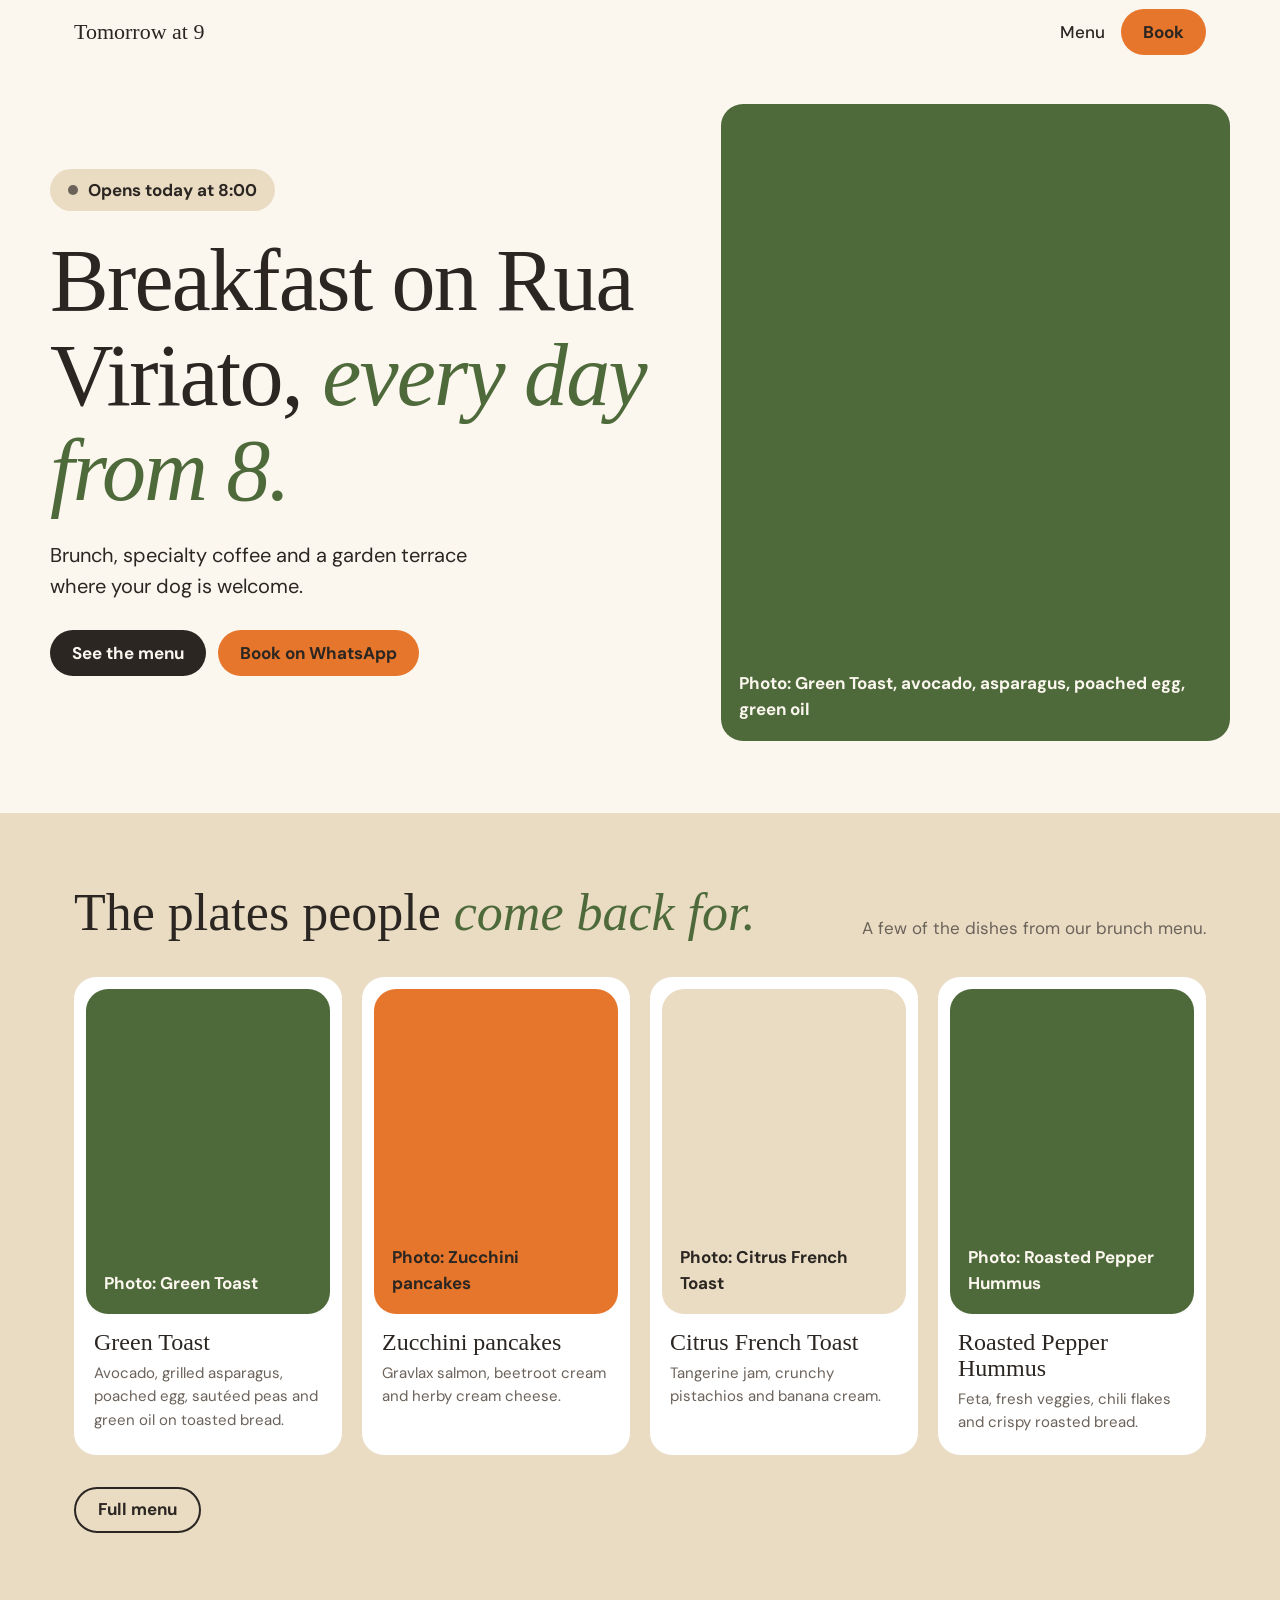
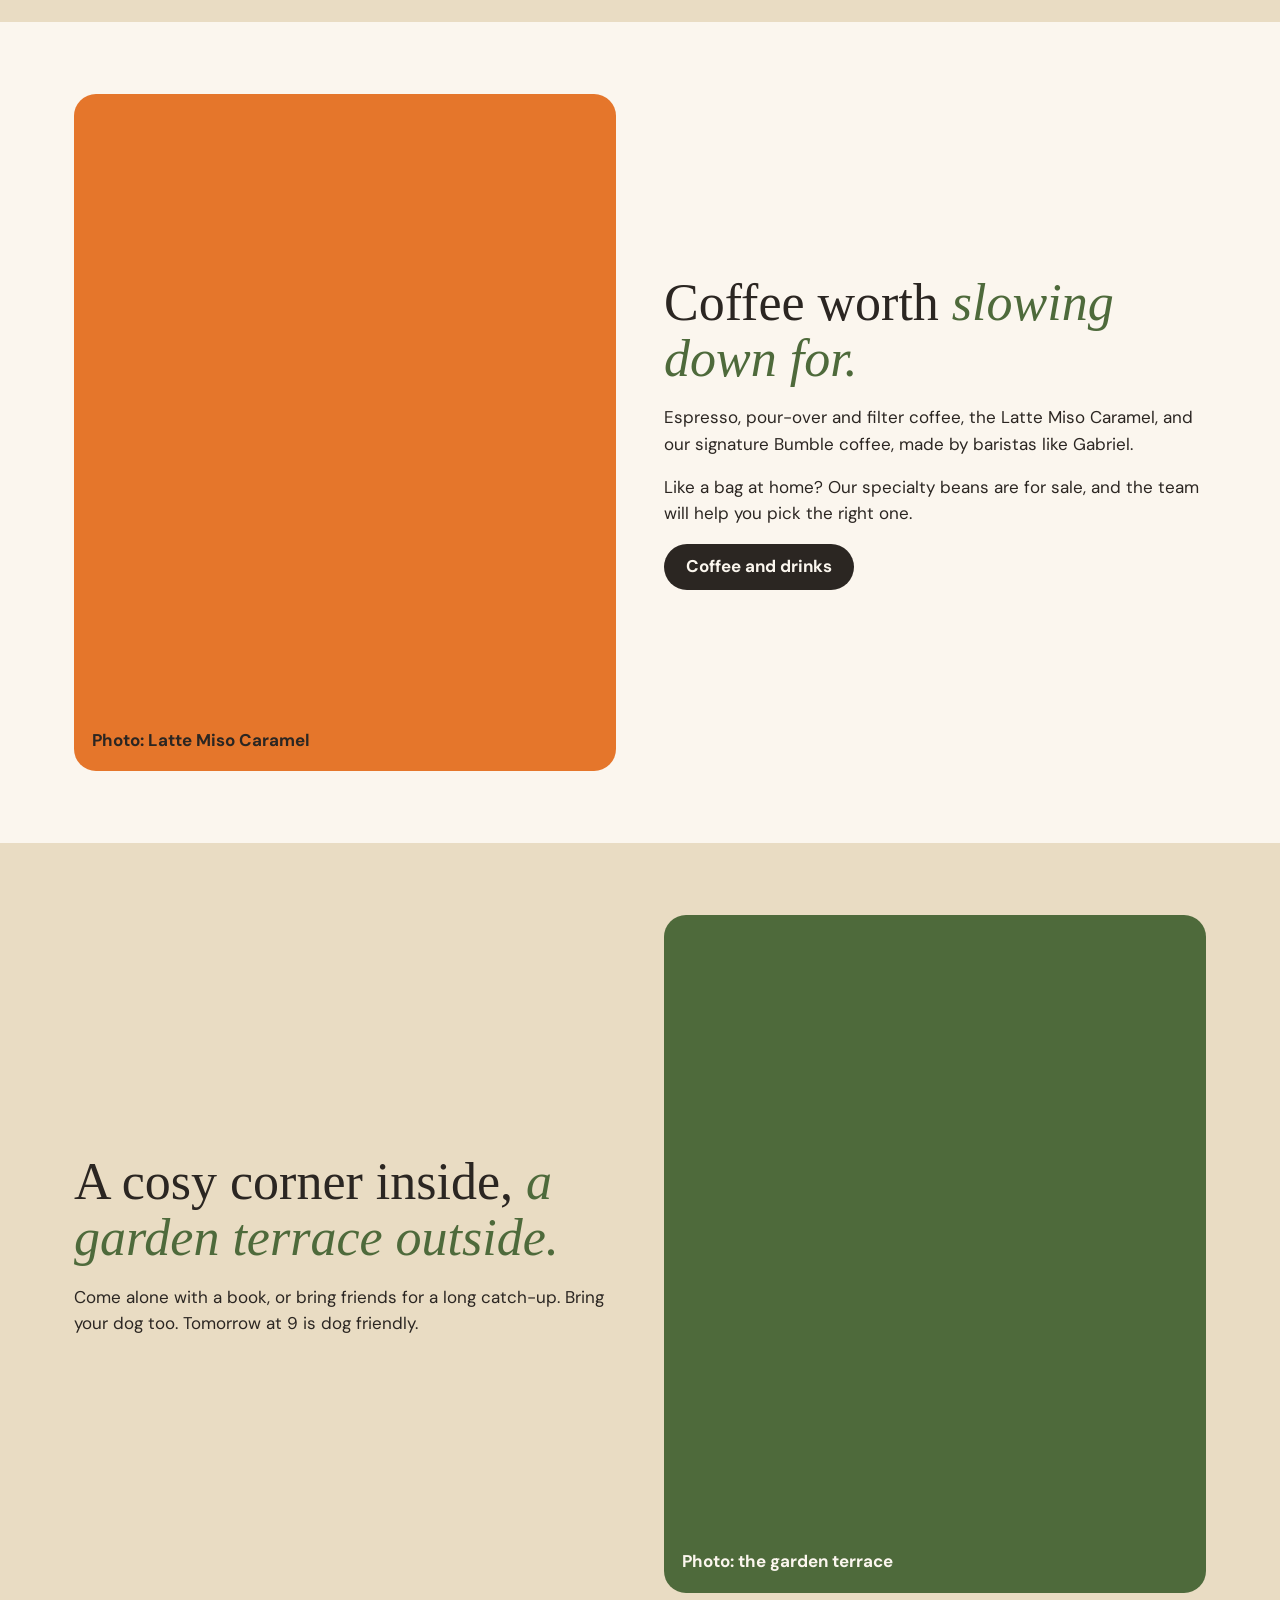
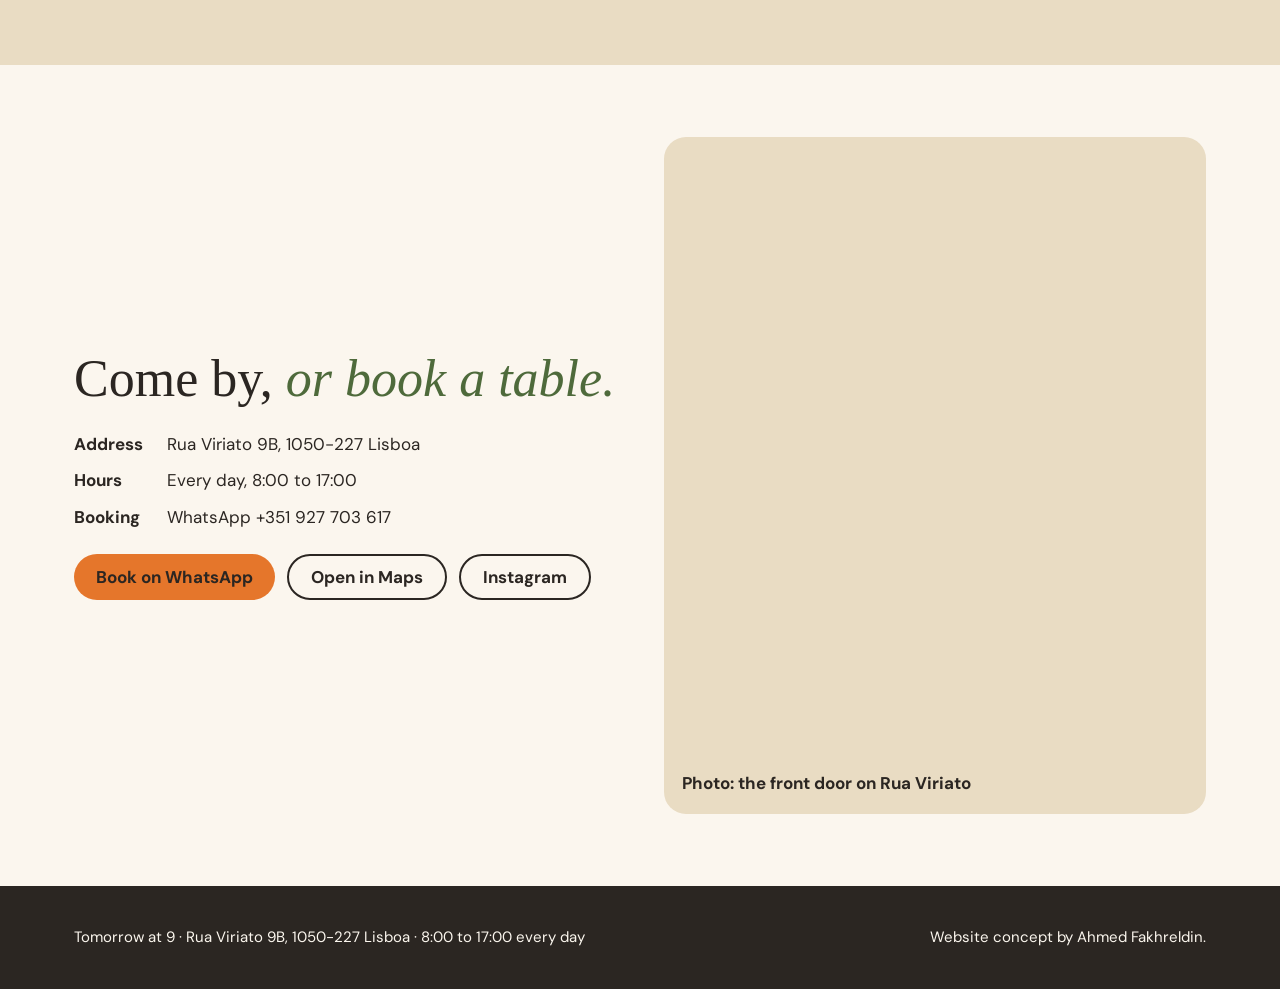
==== index.html @ 65bf5d7d "Tomorrow at 9 website concept Co-Authored-By: Claude Sonnet 5.5 <noreply@anthropic.com> Claude-Sessi" ====
<!doctype html><html lang="en"><head><meta charset="utf-8"><meta name="viewport" content="width=device-width,initial-scale=1,minimum-scale=1"><title>Tomorrow at 9, Lisbon</title><meta name="description" content="Breakfast, brunch and specialty coffee on Rua Viriato, Lisbon. Open every day 8:00 to 17:00."><link rel="preload" as="font" type="font/woff2" crossorigin href="fonts/Fraunces-normal-500.woff2"><link rel="preload" as="font" type="font/woff2" crossorigin href="fonts/DMSans-normal-400.woff2"><style>html.fl body{opacity:0}</style><script>document.documentElement.classList.add("fl");(function(){function d(){document.documentElement.classList.remove("fl")}setTimeout(d,1200);if(document.fonts)Promise.all([document.fonts.load("500 20px Fraunces"),document.fonts.load("400 16px \"DM Sans\""),document.fonts.load("700 16px \"DM Sans\"")]).then(d,d)})()</script><link rel="stylesheet" href="fonts.css?v=1"><link rel="stylesheet" href="style.css?v=1"></head><body>
<header class="top"><div class="wrap"><a class="brand" href="index.html">Tomorrow at 9</a><nav><a class="l" href="menu.html">Menu</a><a class="btn tang" href="https://wa.me/351927703617">Book</a></nav></div></header>
<main>
<div class="wrap hero">
 <div>
  <span class="status" id="status"><span class="dot"></span><span id="stxt">Open every day, 8:00 to 17:00</span></span>
  <h1>Breakfast on Rua Viriato, <em>every day from 8.</em></h1>
  <p class="lead">Brunch, specialty coffee and a garden terrace where your dog is welcome.</p>
  <div class="row"><a class="btn" href="menu.html">See the menu</a><a class="btn tang" href="https://wa.me/351927703617">Book on WhatsApp</a></div>
 </div>
 <div class="ph g tall" role="img" aria-label="Photo slot: Green Toast">Photo: Green Toast, avocado, asparagus, poached egg, green oil</div>
</div>

<section class="alt"><div class="wrap">
 <div class="head"><h2>The plates people <em>come back for.</em></h2><p>A few of the dishes from our brunch menu.</p></div>
 <div class="cards">
  <div class="card"><div class="ph g" role="img" aria-label="Photo slot">Photo: Green Toast</div><h3>Green Toast</h3><p>Avocado, grilled asparagus, poached egg, sautéed peas and green oil on toasted bread.</p></div>
  <div class="card"><div class="ph o" role="img" aria-label="Photo slot">Photo: Zucchini pancakes</div><h3>Zucchini pancakes</h3><p>Gravlax salmon, beetroot cream and herby cream cheese.</p></div>
  <div class="card"><div class="ph" role="img" aria-label="Photo slot">Photo: Citrus French Toast</div><h3>Citrus French Toast</h3><p>Tangerine jam, crunchy pistachios and banana cream.</p></div>
  <div class="card"><div class="ph g" role="img" aria-label="Photo slot">Photo: Roasted Pepper Hummus</div><h3>Roasted Pepper Hummus</h3><p>Feta, fresh veggies, chili flakes and crispy roasted bread.</p></div>
 </div>
 <p style="margin-top:32px"><a class="btn line" href="menu.html">Full menu</a></p>
</div></section>

<section><div class="wrap two">
 <div class="ph o tall" role="img" aria-label="Photo slot">Photo: Latte Miso Caramel</div>
 <div>
  <h2>Coffee worth <em>slowing down for.</em></h2>
  <p>Espresso, pour-over and filter coffee, the Latte Miso Caramel, and our signature Bumble coffee, made by baristas like Gabriel.</p>
  <p>Like a bag at home? Our specialty beans are for sale, and the team will help you pick the right one.</p>
  <a class="btn" href="menu.html#drinks">Coffee and drinks</a>
 </div>
</div></section>

<section class="alt"><div class="wrap two">
 <div>
  <h2>A cosy corner inside, <em>a garden terrace outside.</em></h2>
  <p>Come alone with a book, or bring friends for a long catch-up. Bring your dog too. Tomorrow at 9 is dog friendly.</p>
 </div>
 <div class="ph g tall" role="img" aria-label="Photo slot">Photo: the garden terrace</div>
</div></section>

<section class="visit"><div class="wrap two">
 <div>
  <h2>Come by, <em>or book a table.</em></h2>
  <dl><dt>Address</dt><dd>Rua Viriato 9B, 1050-227 Lisboa</dd><dt>Hours</dt><dd>Every day, 8:00 to 17:00</dd><dt>Booking</dt><dd>WhatsApp +351 927 703 617</dd></dl>
  <div class="row"><a class="btn tang" href="https://wa.me/351927703617">Book on WhatsApp</a><a class="btn line" href="https://www.google.com/maps/search/?api=1&query=Tomorrow+at+9+Rua+Viriato+9B+Lisboa">Open in Maps</a><a class="btn line" href="https://www.instagram.com/tomorrowat9_cafe/">Instagram</a></div>
 </div>
 <div class="ph tall" role="img" aria-label="Photo slot">Photo: the front door on Rua Viriato</div>
</div></section>
</main>
<footer><div class="wrap"><span>Tomorrow at 9 · Rua Viriato 9B, 1050-227 Lisboa · 8:00 to 17:00 every day</span><span>Website concept by Ahmed Fakhreldin.</span></div></footer>
<script src="app.js?v=1"></script></body></html>
---- fonts.css ----
@font-face{font-family:'DM Sans';font-style:normal;font-weight:400;font-display:block;src:url(fonts/DMSans-normal-400.woff2) format('woff2');unicode-range:U+0000-00FF, U+0131, U+0152-0153, U+02BB-02BC, U+02C6, U+02DA, U+02DC, U+0304, U+0308, U+0329, U+2000-206F, U+20AC, U+2122, U+2191, U+2193, U+2212, U+2215, U+FEFF, U+FFFD}
@font-face{font-family:'DM Sans';font-style:normal;font-weight:500;font-display:block;src:url(fonts/DMSans-normal-500.woff2) format('woff2');unicode-range:U+0000-00FF, U+0131, U+0152-0153, U+02BB-02BC, U+02C6, U+02DA, U+02DC, U+0304, U+0308, U+0329, U+2000-206F, U+20AC, U+2122, U+2191, U+2193, U+2212, U+2215, U+FEFF, U+FFFD}
@font-face{font-family:'DM Sans';font-style:normal;font-weight:700;font-display:block;src:url(fonts/DMSans-normal-700.woff2) format('woff2');unicode-range:U+0000-00FF, U+0131, U+0152-0153, U+02BB-02BC, U+02C6, U+02DA, U+02DC, U+0304, U+0308, U+0329, U+2000-206F, U+20AC, U+2122, U+2191, U+2193, U+2212, U+2215, U+FEFF, U+FFFD}
@font-face{font-family:'Fraunces';font-style:italic;font-weight:500;font-display:block;src:url(fonts/Fraunces-italic-500.woff2) format('woff2');unicode-range:U+0000-00FF, U+0131, U+0152-0153, U+02BB-02BC, U+02C6, U+02DA, U+02DC, U+0304, U+0308, U+0329, U+2000-206F, U+20AC, U+2122, U+2191, U+2193, U+2212, U+2215, U+FEFF, U+FFFD}
@font-face{font-family:'Fraunces';font-style:normal;font-weight:500;font-display:block;src:url(fonts/Fraunces-normal-500.woff2) format('woff2');unicode-range:U+0000-00FF, U+0131, U+0152-0153, U+02BB-02BC, U+02C6, U+02DA, U+02DC, U+0304, U+0308, U+0329, U+2000-206F, U+20AC, U+2122, U+2191, U+2193, U+2212, U+2215, U+FEFF, U+FFFD}
---- style.css ----
:root{--paper:#FBF6EE;--ink:#2B2622;--leaf:#4E6A3B;--tang:#E5762B;--tahini:#E9DCC3;--mute:#6B625A;--r:22px}
*{box-sizing:border-box}
html{scroll-behavior:smooth;overflow-x:clip}
body{margin:0;background:var(--paper);color:var(--ink);font:400 17px/1.55 'DM Sans',system-ui,sans-serif;overflow-x:clip;transition:opacity .25s ease}
h1,h2,h3{font-family:'Fraunces',Georgia,serif;font-weight:500;line-height:1.08;margin:0}
h1{font-size:clamp(40px,7vw,88px);letter-spacing:-.02em}
h1 em,h2 em{font-style:italic;color:var(--leaf)}
h2{font-size:clamp(30px,4.4vw,52px)}
h3{font-size:24px}
a{color:inherit}
img{max-width:100%;display:block}
.wrap{max-width:1180px;margin:0 auto;padding:0 24px}
header.top{position:sticky;top:0;z-index:20;background:var(--paper)}
header.top .wrap{display:flex;align-items:center;justify-content:space-between;gap:12px;height:64px}
.brand{font-family:'Fraunces',Georgia,serif;font-size:22px;text-decoration:none;white-space:nowrap}
nav{display:flex;align-items:center;gap:10px}
nav a.l{text-decoration:none;font-weight:500;padding:10px 6px}
.btn{display:inline-flex;align-items:center;justify-content:center;gap:8px;min-height:46px;padding:0 22px;border-radius:999px;background:var(--ink);color:var(--paper);font-weight:700;text-decoration:none;border:0;cursor:pointer;white-space:nowrap}
.btn.tang{background:var(--tang);color:var(--ink)}
.btn.line{background:transparent;color:var(--ink);border:2px solid var(--ink)}
.btn:focus-visible,a:focus-visible,.chip:focus-visible{outline:3px solid var(--leaf);outline-offset:3px}
.status{display:inline-flex;align-items:center;gap:10px;font-weight:700;background:var(--tahini);border-radius:999px;padding:8px 18px}
.dot{width:10px;height:10px;border-radius:50%;background:var(--mute)}
.status.open .dot{background:var(--leaf)}
.hero{padding:40px 0 72px;display:grid;grid-template-columns:minmax(0,1.1fr) minmax(0,.9fr);gap:48px;align-items:center}
.hero p.lead{font-size:20px;max-width:34ch;margin:22px 0 28px}
.hero h1{margin-top:22px}
.row{display:flex;flex-wrap:wrap;gap:12px}
.ph{border-radius:var(--r);display:flex;align-items:flex-end;padding:18px;font-weight:700;min-height:220px;background:var(--tahini);color:var(--ink)}
.ph.g{background:var(--leaf);color:var(--paper)}
.ph.o{background:var(--tang)}
.ph.tall{aspect-ratio:4/5;min-height:0}
section{padding:72px 0}
section.alt{background:var(--tahini)}
.head{display:flex;justify-content:space-between;align-items:end;gap:24px;flex-wrap:wrap;margin-bottom:36px}
.head p{margin:0;max-width:40ch;color:var(--mute)}
.cards{display:grid;grid-template-columns:repeat(4,minmax(0,1fr));gap:20px}
.card{background:#fff;border-radius:var(--r);padding:12px 12px 20px}
.card .ph{aspect-ratio:3/4;min-height:0}
.card h3{margin:16px 8px 6px}
.card p{margin:0 8px;color:var(--mute);font-size:15px}
.two{display:grid;grid-template-columns:minmax(0,1fr) minmax(0,1fr);gap:48px;align-items:center}
.two p{max-width:46ch}
.visit dl{display:grid;grid-template-columns:auto minmax(0,1fr);gap:10px 24px;margin:24px 0}
.visit dt{font-weight:700}
.visit dd{margin:0}
footer{background:var(--ink);color:var(--paper);padding:40px 0;font-size:15px}
footer .wrap{display:flex;flex-wrap:wrap;justify-content:space-between;gap:12px}
footer a{color:var(--tahini)}
/* menu */
.mhead{padding:40px 0 8px}
.chips{position:sticky;top:64px;z-index:15;background:var(--paper);padding:10px 0}
.chips .wrap{display:flex;gap:10px;overflow-x:auto;scrollbar-width:none}
.chips .wrap::-webkit-scrollbar{display:none}
.chip{flex:none;min-height:44px;display:inline-flex;align-items:center;padding:0 18px;border-radius:999px;background:var(--tahini);text-decoration:none;font-weight:700}
.chip.on{background:var(--ink);color:var(--paper)}
.cat{padding:48px 0 8px;scroll-margin-top:130px}
.items{display:grid;grid-template-columns:repeat(2,minmax(0,1fr));gap:20px;margin-top:24px}
.item{background:#fff;border-radius:var(--r);padding:12px;display:grid;grid-template-columns:120px minmax(0,1fr);gap:16px;align-items:center}
.item .ph{min-height:0;aspect-ratio:3/4;padding:10px;font-size:12px;line-height:1.2}
.item h3{font-size:22px;margin-bottom:4px}
.item p{margin:0;color:var(--mute);font-size:15px}
.item.plain{grid-template-columns:minmax(0,1fr);padding:18px 22px}
@media(max-width:860px){
 .hero,.two{grid-template-columns:minmax(0,1fr);gap:32px}
 .cards{grid-template-columns:repeat(2,minmax(0,1fr))}
 .items{grid-template-columns:minmax(0,1fr)}
 section{padding:56px 0}
}
@media(max-width:430px){
 .wrap{padding:0 16px}
 .brand{font-size:19px}
 nav .btn{padding:0 14px;min-height:42px}
 nav a.l{padding:10px 2px}
 .cards{gap:12px}
 .item{grid-template-columns:96px minmax(0,1fr)}
}
@media(prefers-reduced-motion:reduce){html{scroll-behavior:auto}body{transition:none}}
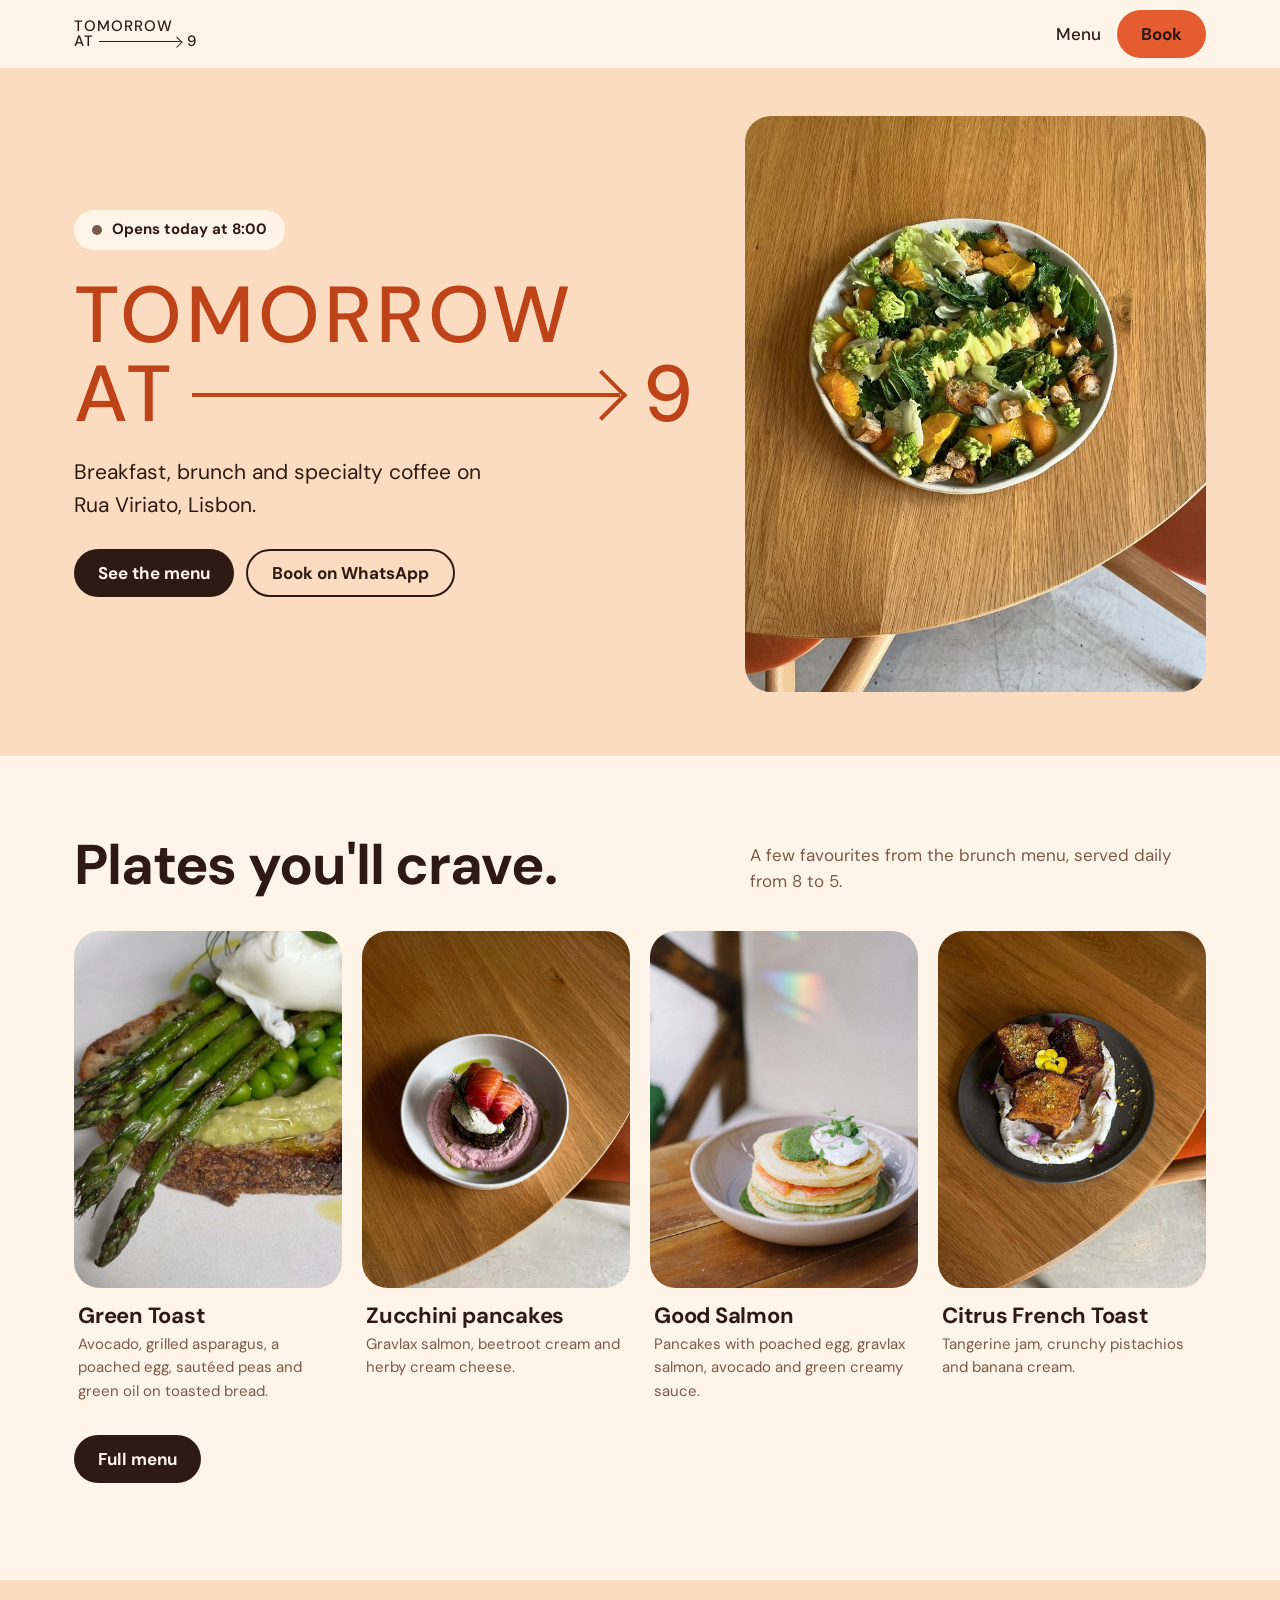
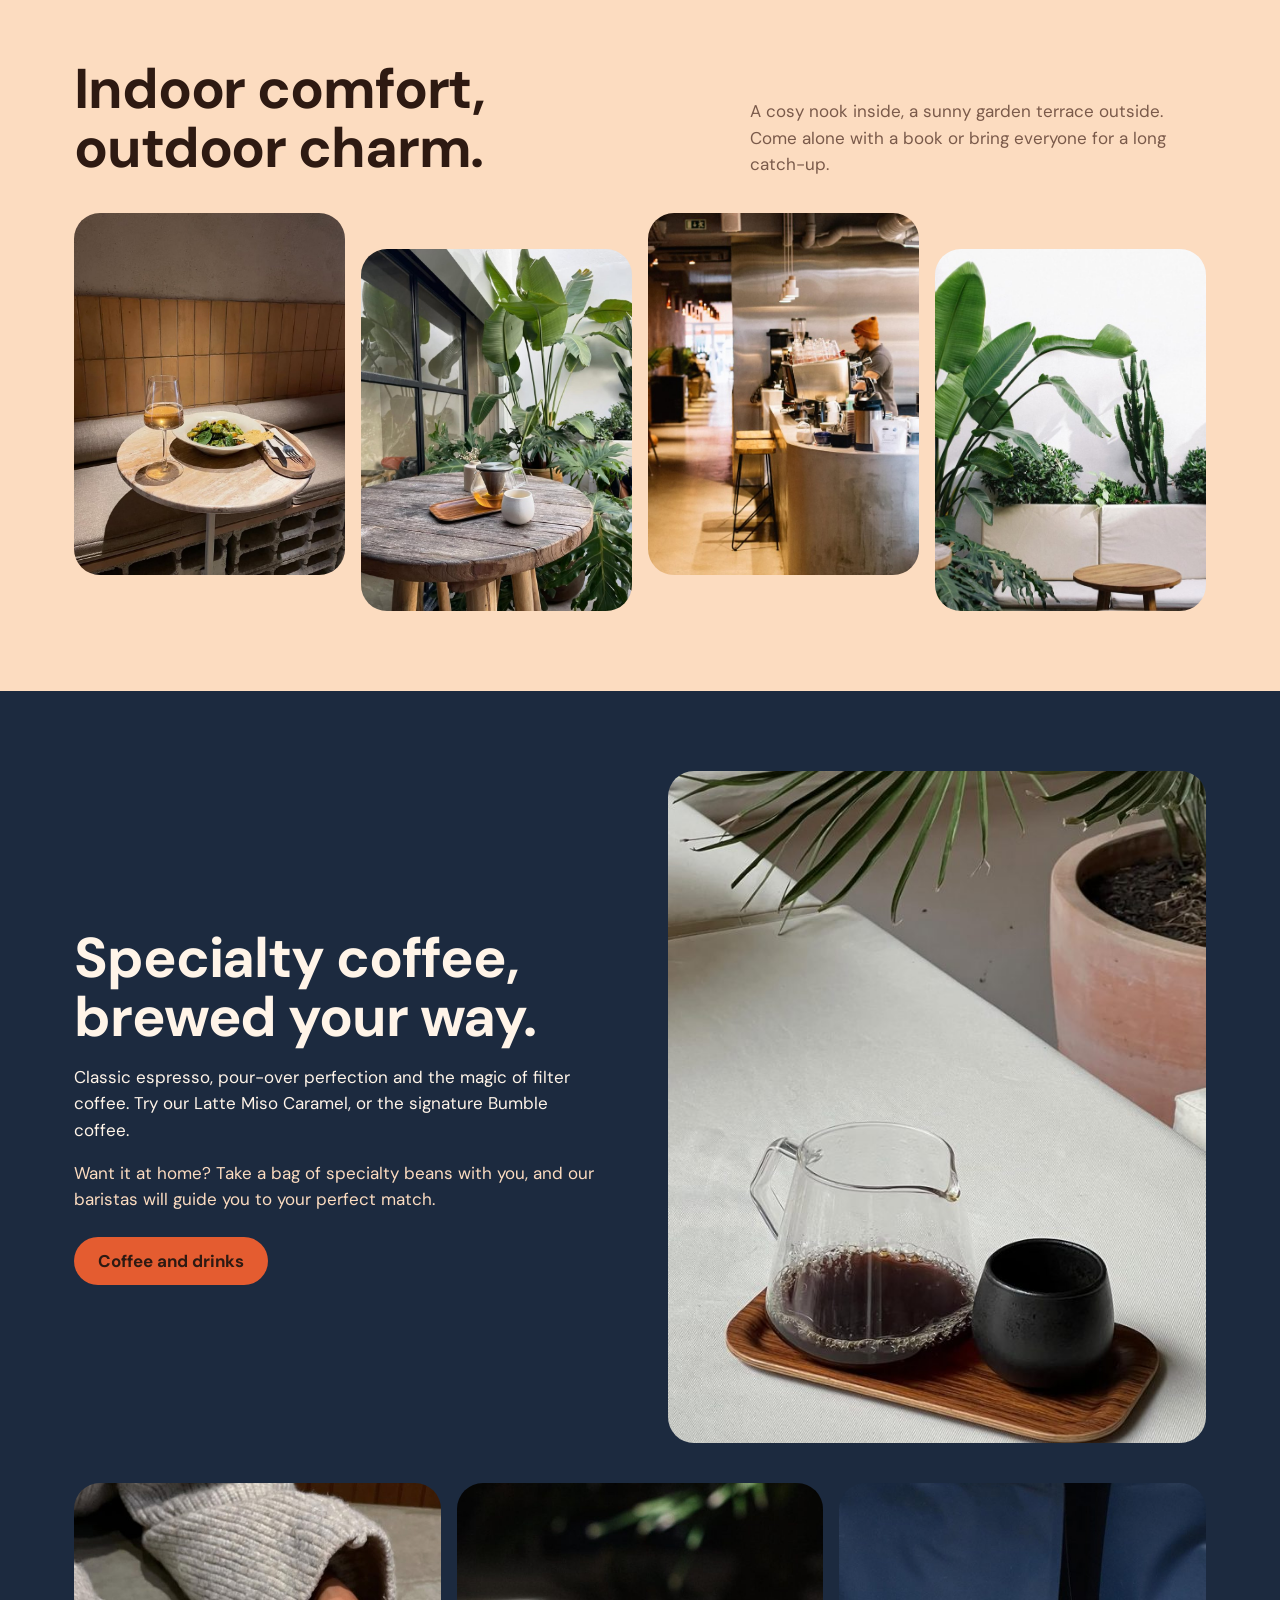
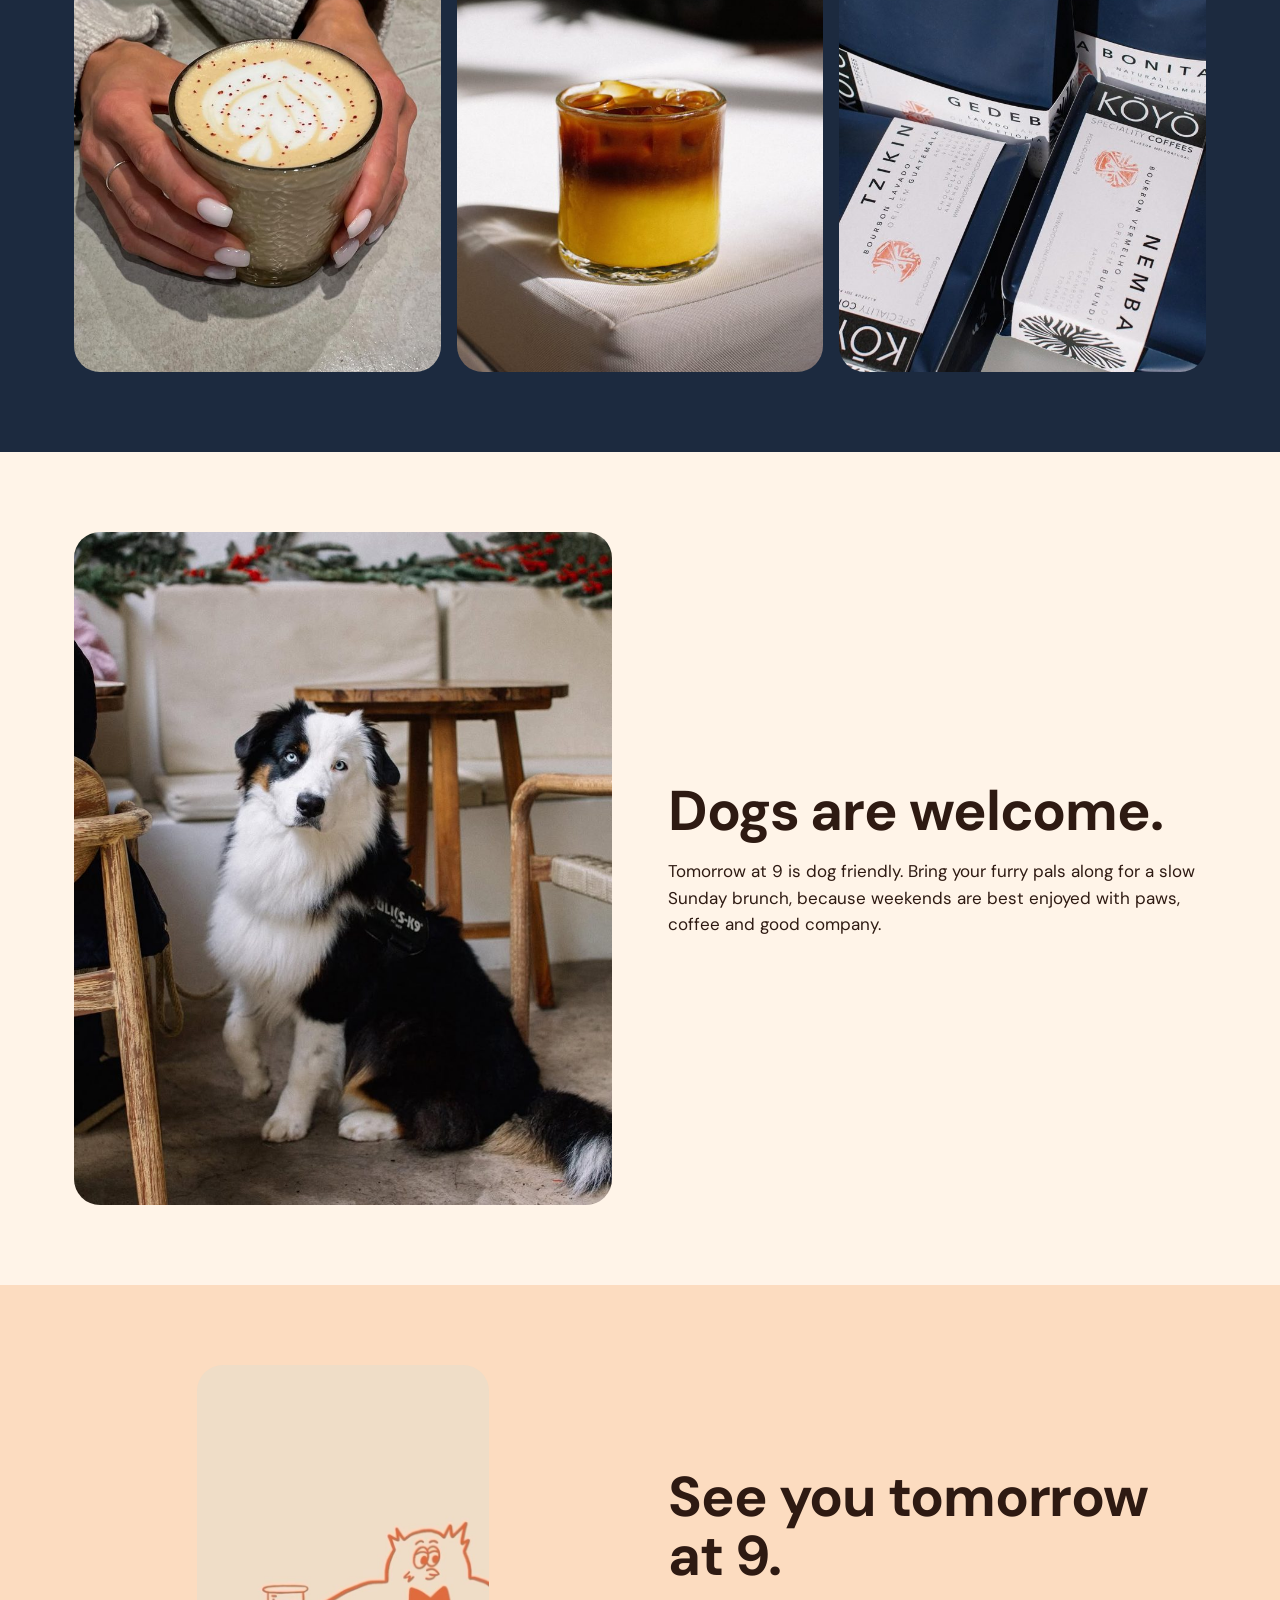
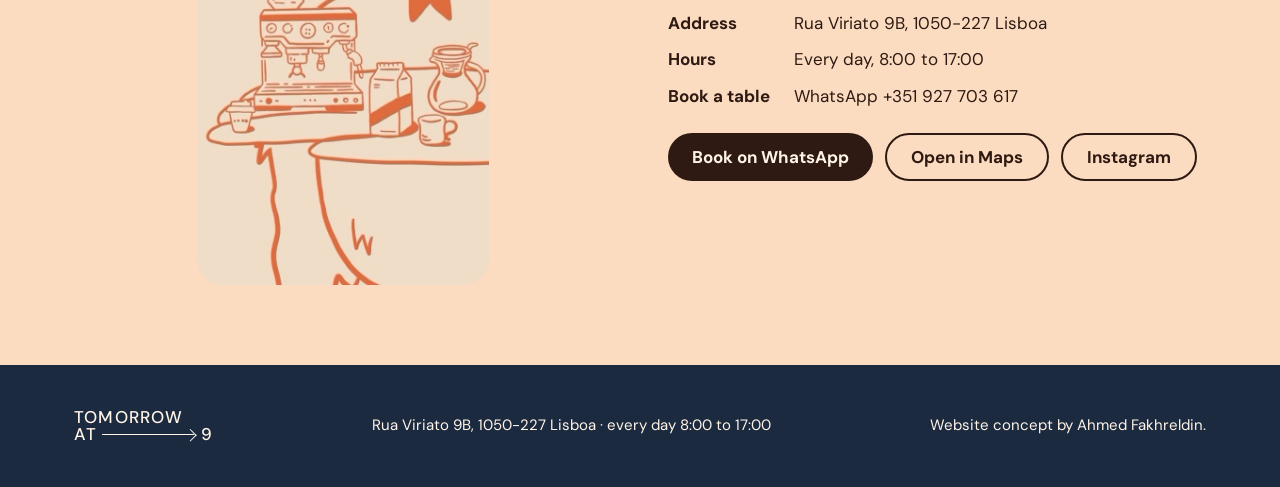
==== commit d5f7854b: "Rebuild around the cafe's own brand: real photos, peach and terracotta, wordmark, owl illustration C" ====
--- a/index.html
+++ b/index.html
@@ -1,53 +1,67 @@
-<!doctype html><html lang="en"><head><meta charset="utf-8"><meta name="viewport" content="width=device-width,initial-scale=1,minimum-scale=1"><title>Tomorrow at 9, Lisbon</title><meta name="description" content="Breakfast, brunch and specialty coffee on Rua Viriato, Lisbon. Open every day 8:00 to 17:00."><link rel="preload" as="font" type="font/woff2" crossorigin href="fonts/Fraunces-normal-500.woff2"><link rel="preload" as="font" type="font/woff2" crossorigin href="fonts/DMSans-normal-400.woff2"><style>html.fl body{opacity:0}</style><script>document.documentElement.classList.add("fl");(function(){function d(){document.documentElement.classList.remove("fl")}setTimeout(d,1200);if(document.fonts)Promise.all([document.fonts.load("500 20px Fraunces"),document.fonts.load("400 16px \"DM Sans\""),document.fonts.load("700 16px \"DM Sans\"")]).then(d,d)})()</script><link rel="stylesheet" href="fonts.css?v=1"><link rel="stylesheet" href="style.css?v=1"></head><body>
-<header class="top"><div class="wrap"><a class="brand" href="index.html">Tomorrow at 9</a><nav><a class="l" href="menu.html">Menu</a><a class="btn tang" href="https://wa.me/351927703617">Book</a></nav></div></header>
+<!doctype html><html lang="en"><head><meta charset="utf-8"><meta name="viewport" content="width=device-width,initial-scale=1,minimum-scale=1"><title>Tomorrow at 9 · Breakfast, brunch and coffee in Lisbon</title><meta name="description" content="Breakfast, brunch and specialty coffee on Rua Viriato, Lisbon. Open every day 8:00 to 17:00. Dog friendly."><meta name="theme-color" content="#FCDCC0"><link rel="preload" as="font" type="font/woff2" crossorigin href="fonts/DMSans-normal-400.woff2"><style>html.fl body{opacity:0}</style><script>document.documentElement.classList.add("fl");(function(){function d(){document.documentElement.classList.remove("fl")}setTimeout(d,1200);if(document.fonts)Promise.all([document.fonts.load("400 16px \"DM Sans\""),document.fonts.load("700 16px \"DM Sans\"")]).then(d,d)})()</script><link rel="stylesheet" href="fonts.css?v=3"><link rel="stylesheet" href="style.css?v=3"></head><body><header class="top"><div class="wrap"><a class="wm" href="index.html" aria-label="Tomorrow at 9, home"><span>Tomorrow</span><span class="w2"><span>At</span><i class="ar"></i><span>9</span></span></a><nav><a class="l" href="menu.html">Menu</a><a class="btn terra" href="https://wa.me/351927703617">Book</a></nav></div></header>
 <main>
-<div class="wrap hero">
+<div class="hero"><div class="wrap">
  <div>
   <span class="status" id="status"><span class="dot"></span><span id="stxt">Open every day, 8:00 to 17:00</span></span>
-  <h1>Breakfast on Rua Viriato, <em>every day from 8.</em></h1>
-  <p class="lead">Brunch, specialty coffee and a garden terrace where your dog is welcome.</p>
-  <div class="row"><a class="btn" href="menu.html">See the menu</a><a class="btn tang" href="https://wa.me/351927703617">Book on WhatsApp</a></div>
+  <h1 aria-label="Tomorrow at 9"><span>Tomorrow</span><span class="w2" aria-hidden="true"><span>At</span><i class="ar"></i><span>9</span></span></h1>
+  <p class="lead">Breakfast, brunch and specialty coffee on Rua Viriato, Lisbon.</p>
+  <div class="row"><a class="btn" href="menu.html">See the menu</a><a class="btn line" href="https://wa.me/351927703617">Book on WhatsApp</a></div>
  </div>
- <div class="ph g tall" role="img" aria-label="Photo slot: Green Toast">Photo: Green Toast, avocado, asparagus, poached egg, green oil</div>
-</div>
+ <div class="ph"><img src="img/pt-salad.jpg" alt="A salad with black cabbage, oranges and croutons on a round oak table"></div>
+</div></div>
 
-<section class="alt"><div class="wrap">
- <div class="head"><h2>The plates people <em>come back for.</em></h2><p>A few of the dishes from our brunch menu.</p></div>
+<section><div class="wrap">
+ <div class="head"><h2>Plates you'll crave.</h2><p>A few favourites from the brunch menu, served daily from 8 to 5.</p></div>
  <div class="cards">
-  <div class="card"><div class="ph g" role="img" aria-label="Photo slot">Photo: Green Toast</div><h3>Green Toast</h3><p>Avocado, grilled asparagus, poached egg, sautéed peas and green oil on toasted bread.</p></div>
-  <div class="card"><div class="ph o" role="img" aria-label="Photo slot">Photo: Zucchini pancakes</div><h3>Zucchini pancakes</h3><p>Gravlax salmon, beetroot cream and herby cream cheese.</p></div>
-  <div class="card"><div class="ph" role="img" aria-label="Photo slot">Photo: Citrus French Toast</div><h3>Citrus French Toast</h3><p>Tangerine jam, crunchy pistachios and banana cream.</p></div>
-  <div class="card"><div class="ph g" role="img" aria-label="Photo slot">Photo: Roasted Pepper Hummus</div><h3>Roasted Pepper Hummus</h3><p>Feta, fresh veggies, chili flakes and crispy roasted bread.</p></div>
+ <div class="card"><div class="ph"><img src="img/green-toast.jpg" alt="Green Toast with asparagus and a poached egg" loading="lazy"></div><h3>Green Toast</h3><p>Avocado, grilled asparagus, a poached egg, sautéed peas and green oil on toasted bread.</p></div>
+ <div class="card"><div class="ph"><img src="img/zucchini.jpg" alt="Zucchini pancakes topped with salmon" loading="lazy"></div><h3>Zucchini pancakes</h3><p>Gravlax salmon, beetroot cream and herby cream cheese.</p></div>
+ <div class="card"><div class="ph"><img src="img/good-salmon.jpg" alt="A stack of pancakes with salmon and a poached egg" loading="lazy"></div><h3>Good Salmon</h3><p>Pancakes with poached egg, gravlax salmon, avocado and green creamy sauce.</p></div>
+ <div class="card"><div class="ph"><img src="img/french-toast.jpg" alt="French toast with pistachios and a flower" loading="lazy"></div><h3>Citrus French Toast</h3><p>Tangerine jam, crunchy pistachios and banana cream.</p></div>
  </div>
- <p style="margin-top:32px"><a class="btn line" href="menu.html">Full menu</a></p>
+ <p style="margin-top:32px"><a class="btn" href="menu.html">Full menu</a></p>
 </div></section>
 
-<section><div class="wrap two">
- <div class="ph o tall" role="img" aria-label="Photo slot">Photo: Latte Miso Caramel</div>
- <div>
-  <h2>Coffee worth <em>slowing down for.</em></h2>
-  <p>Espresso, pour-over and filter coffee, the Latte Miso Caramel, and our signature Bumble coffee, made by baristas like Gabriel.</p>
-  <p>Like a bag at home? Our specialty beans are for sale, and the team will help you pick the right one.</p>
-  <a class="btn" href="menu.html#drinks">Coffee and drinks</a>
+<section class="peach"><div class="wrap">
+ <div class="head"><h2>Indoor comfort,<br>outdoor charm.</h2><p>A cosy nook inside, a sunny garden terrace outside. Come alone with a book or bring everyone for a long catch-up.</p></div>
+ <div class="mosaic">
+  <div class="ph"><img src="img/interior.jpg" alt="A round oak table on a cushioned bench" loading="lazy"></div>
+  <div class="ph"><img src="img/terrace.jpg" alt="A table on the terrace among palms and big green plants" loading="lazy"></div>
+  <div class="ph"><img src="img/counter.jpg" alt="The coffee counter inside the cafe" loading="lazy"></div>
+  <div class="ph"><img src="img/terrace2.jpg" alt="Plants and seating on the terrace" loading="lazy"></div>
  </div>
 </div></section>
 
-<section class="alt"><div class="wrap two">
- <div>
-  <h2>A cosy corner inside, <em>a garden terrace outside.</em></h2>
-  <p>Come alone with a book, or bring friends for a long catch-up. Bring your dog too. Tomorrow at 9 is dog friendly.</p>
+<section class="dark"><div class="wrap">
+ <div class="two">
+  <div>
+   <h2>Specialty coffee, brewed your way.</h2>
+   <p>Classic espresso, pour-over perfection and the magic of filter coffee. Try our Latte Miso Caramel, or the signature Bumble coffee.</p>
+   <p class="m">Want it at home? Take a bag of specialty beans with you, and our baristas will guide you to your perfect match.</p>
+   <div class="row" style="margin-top:24px"><a class="btn terra" href="menu.html#drinks">Coffee and drinks</a></div>
+  </div>
+  <div class="ph" style="aspect-ratio:4/5"><img src="img/pourover.jpg" alt="A pour-over carafe and a cup on a wooden tray" loading="lazy"></div>
  </div>
- <div class="ph g tall" role="img" aria-label="Photo slot">Photo: the garden terrace</div>
+ <div class="three">
+  <div class="ph"><img src="img/latte.jpg" alt="Hands holding a latte with latte art" loading="lazy"></div>
+  <div class="ph"><img src="img/bumble.jpg" alt="Bumble coffee, an iced orange and espresso drink" loading="lazy"></div>
+  <div class="ph"><img src="img/beans.jpg" alt="Bags of specialty coffee beans" loading="lazy"></div>
+ </div>
 </div></section>
 
-<section class="visit"><div class="wrap two">
+<section class="dog"><div class="wrap two">
+ <div class="ph"><img src="img/dog.jpg" alt="A black and white dog sitting beside a wooden table" loading="lazy"></div>
  <div>
-  <h2>Come by, <em>or book a table.</em></h2>
-  <dl><dt>Address</dt><dd>Rua Viriato 9B, 1050-227 Lisboa</dd><dt>Hours</dt><dd>Every day, 8:00 to 17:00</dd><dt>Booking</dt><dd>WhatsApp +351 927 703 617</dd></dl>
-  <div class="row"><a class="btn tang" href="https://wa.me/351927703617">Book on WhatsApp</a><a class="btn line" href="https://www.google.com/maps/search/?api=1&query=Tomorrow+at+9+Rua+Viriato+9B+Lisboa">Open in Maps</a><a class="btn line" href="https://www.instagram.com/tomorrowat9_cafe/">Instagram</a></div>
+  <h2>Dogs are welcome.</h2>
+  <p>Tomorrow at 9 is dog friendly. Bring your furry pals along for a slow Sunday brunch, because weekends are best enjoyed with paws, coffee and good company.</p>
  </div>
- <div class="ph tall" role="img" aria-label="Photo slot">Photo: the front door on Rua Viriato</div>
 </div></section>
-</main>
-<footer><div class="wrap"><span>Tomorrow at 9 · Rua Viriato 9B, 1050-227 Lisboa · 8:00 to 17:00 every day</span><span>Website concept by Ahmed Fakhreldin.</span></div></footer>
-<script src="app.js?v=1"></script></body></html>
+
+<section class="peach visit"><div class="wrap two">
+ <div class="owl"><img src="img/owl.jpg" alt="Illustration of the Tomorrow at 9 owl with a coffee machine and a milk jug" loading="lazy"></div>
+ <div>
+  <h2>See you tomorrow at 9.</h2>
+  <dl><dt>Address</dt><dd>Rua Viriato 9B, 1050-227 Lisboa</dd><dt>Hours</dt><dd>Every day, 8:00 to 17:00</dd><dt>Book a table</dt><dd>WhatsApp +351 927 703 617</dd></dl>
+  <div class="row"><a class="btn" href="https://wa.me/351927703617">Book on WhatsApp</a><a class="btn line" href="https://www.google.com/maps/search/?api=1&query=Tomorrow+at+9+Rua+Viriato+9B+Lisboa">Open in Maps</a><a class="btn line" href="https://www.instagram.com/tomorrowat9_cafe/">Instagram</a></div>
+ </div>
+</div></section>
+</main><footer><div class="wrap"><a class="wm" href="index.html" aria-label="Tomorrow at 9, home"><span>Tomorrow</span><span class="w2"><span>At</span><i class="ar"></i><span>9</span></span></a><span>Rua Viriato 9B, 1050-227 Lisboa · every day 8:00 to 17:00</span><span>Website concept by Ahmed Fakhreldin.</span></div></footer><script src="app.js?v=3"></script></body></html>
--- a/fonts.css
+++ b/fonts.css
@@ -1,5 +1,3 @@
 @font-face{font-family:'DM Sans';font-style:normal;font-weight:400;font-display:block;src:url(fonts/DMSans-normal-400.woff2) format('woff2');unicode-range:U+0000-00FF, U+0131, U+0152-0153, U+02BB-02BC, U+02C6, U+02DA, U+02DC, U+0304, U+0308, U+0329, U+2000-206F, U+20AC, U+2122, U+2191, U+2193, U+2212, U+2215, U+FEFF, U+FFFD}
 @font-face{font-family:'DM Sans';font-style:normal;font-weight:500;font-display:block;src:url(fonts/DMSans-normal-500.woff2) format('woff2');unicode-range:U+0000-00FF, U+0131, U+0152-0153, U+02BB-02BC, U+02C6, U+02DA, U+02DC, U+0304, U+0308, U+0329, U+2000-206F, U+20AC, U+2122, U+2191, U+2193, U+2212, U+2215, U+FEFF, U+FFFD}
 @font-face{font-family:'DM Sans';font-style:normal;font-weight:700;font-display:block;src:url(fonts/DMSans-normal-700.woff2) format('woff2');unicode-range:U+0000-00FF, U+0131, U+0152-0153, U+02BB-02BC, U+02C6, U+02DA, U+02DC, U+0304, U+0308, U+0329, U+2000-206F, U+20AC, U+2122, U+2191, U+2193, U+2212, U+2215, U+FEFF, U+FFFD}
-@font-face{font-family:'Fraunces';font-style:italic;font-weight:500;font-display:block;src:url(fonts/Fraunces-italic-500.woff2) format('woff2');unicode-range:U+0000-00FF, U+0131, U+0152-0153, U+02BB-02BC, U+02C6, U+02DA, U+02DC, U+0304, U+0308, U+0329, U+2000-206F, U+20AC, U+2122, U+2191, U+2193, U+2212, U+2215, U+FEFF, U+FFFD}
-@font-face{font-family:'Fraunces';font-style:normal;font-weight:500;font-display:block;src:url(fonts/Fraunces-normal-500.woff2) format('woff2');unicode-range:U+0000-00FF, U+0131, U+0152-0153, U+02BB-02BC, U+02C6, U+02DA, U+02DC, U+0304, U+0308, U+0329, U+2000-206F, U+20AC, U+2122, U+2191, U+2193, U+2212, U+2215, U+FEFF, U+FFFD}
--- a/style.css
+++ b/style.css
@@ -1,78 +1,99 @@
-:root{--paper:#FBF6EE;--ink:#2B2622;--leaf:#4E6A3B;--tang:#E5762B;--tahini:#E9DCC3;--mute:#6B625A;--r:22px}
+:root{--peach:#FCDCC0;--cream:#FFF4E8;--terra:#E45C30;--terra-d:#BF4318;--ink:#2E1A12;--navy:#1C2A3F;--mute:#7A5A4A;--r:26px}
 *{box-sizing:border-box}
 html{scroll-behavior:smooth;overflow-x:clip}
-body{margin:0;background:var(--paper);color:var(--ink);font:400 17px/1.55 'DM Sans',system-ui,sans-serif;overflow-x:clip;transition:opacity .25s ease}
-h1,h2,h3{font-family:'Fraunces',Georgia,serif;font-weight:500;line-height:1.08;margin:0}
-h1{font-size:clamp(40px,7vw,88px);letter-spacing:-.02em}
-h1 em,h2 em{font-style:italic;color:var(--leaf)}
-h2{font-size:clamp(30px,4.4vw,52px)}
-h3{font-size:24px}
+body{margin:0;background:var(--cream);color:var(--ink);font:400 17px/1.55 'DM Sans',system-ui,sans-serif;overflow-x:clip;transition:opacity .25s ease}
+h1,h2,h3{font-weight:700;line-height:1.05;letter-spacing:-.02em;margin:0}
+h2{font-size:clamp(32px,4.6vw,56px)}
+h3{font-size:22px;letter-spacing:-.01em}
 a{color:inherit}
 img{max-width:100%;display:block}
 .wrap{max-width:1180px;margin:0 auto;padding:0 24px}
-header.top{position:sticky;top:0;z-index:20;background:var(--paper)}
-header.top .wrap{display:flex;align-items:center;justify-content:space-between;gap:12px;height:64px}
-.brand{font-family:'Fraunces',Georgia,serif;font-size:22px;text-decoration:none;white-space:nowrap}
+.wm{display:inline-flex;flex-direction:column;text-decoration:none;font-weight:500;text-transform:uppercase;letter-spacing:.07em;line-height:1.02;font-size:15px;width:8.2em}
+.wm .w2{display:flex;align-items:center;gap:.3em}
+.wm .ar{flex:1;height:.07em;min-width:.5em;background:currentColor;position:relative;margin-right:.1em}
+.wm .ar::after{content:"";position:absolute;right:0;top:50%;width:.45em;height:.45em;border-top:.07em solid currentColor;border-right:.07em solid currentColor;transform:translateY(-50%) rotate(45deg);transform-origin:center}
+header.top{position:sticky;top:0;z-index:20;background:var(--cream)}
+header.top .wrap{display:flex;align-items:center;justify-content:space-between;gap:12px;height:68px}
 nav{display:flex;align-items:center;gap:10px}
 nav a.l{text-decoration:none;font-weight:500;padding:10px 6px}
-.btn{display:inline-flex;align-items:center;justify-content:center;gap:8px;min-height:46px;padding:0 22px;border-radius:999px;background:var(--ink);color:var(--paper);font-weight:700;text-decoration:none;border:0;cursor:pointer;white-space:nowrap}
-.btn.tang{background:var(--tang);color:var(--ink)}
-.btn.line{background:transparent;color:var(--ink);border:2px solid var(--ink)}
-.btn:focus-visible,a:focus-visible,.chip:focus-visible{outline:3px solid var(--leaf);outline-offset:3px}
-.status{display:inline-flex;align-items:center;gap:10px;font-weight:700;background:var(--tahini);border-radius:999px;padding:8px 18px}
+.btn{display:inline-flex;align-items:center;justify-content:center;min-height:48px;padding:0 24px;border-radius:999px;background:var(--ink);color:var(--cream);font-weight:700;text-decoration:none;white-space:nowrap}
+.btn.terra{background:var(--terra);color:var(--ink)}
+.btn.line{background:transparent;color:inherit;border:2px solid currentColor}
+.btn:focus-visible,a:focus-visible,.chip:focus-visible{outline:3px solid var(--ink);outline-offset:3px}
+.dark .btn:focus-visible,.dark a:focus-visible{outline-color:var(--cream)}
+.row{display:flex;flex-wrap:wrap;gap:12px}
+.status{display:inline-flex;align-items:center;gap:10px;font-weight:700;background:var(--cream);border-radius:999px;padding:8px 18px;font-size:15px}
 .dot{width:10px;height:10px;border-radius:50%;background:var(--mute)}
-.status.open .dot{background:var(--leaf)}
-.hero{padding:40px 0 72px;display:grid;grid-template-columns:minmax(0,1.1fr) minmax(0,.9fr);gap:48px;align-items:center}
-.hero p.lead{font-size:20px;max-width:34ch;margin:22px 0 28px}
-.hero h1{margin-top:22px}
-.row{display:flex;flex-wrap:wrap;gap:12px}
-.ph{border-radius:var(--r);display:flex;align-items:flex-end;padding:18px;font-weight:700;min-height:220px;background:var(--tahini);color:var(--ink)}
-.ph.g{background:var(--leaf);color:var(--paper)}
-.ph.o{background:var(--tang)}
-.ph.tall{aspect-ratio:4/5;min-height:0}
-section{padding:72px 0}
-section.alt{background:var(--tahini)}
+.status.open .dot{background:var(--terra)}
+.ph{border-radius:var(--r);overflow:hidden;background:var(--peach)}
+.ph img{width:100%;height:100%;object-fit:cover}
+.hero{background:var(--peach);color:var(--terra-d)}
+.hero .btn.line,.hero .status{color:var(--ink)}
+.hero .wrap{display:grid;grid-template-columns:minmax(0,1.15fr) minmax(0,.85fr);gap:48px;align-items:center;padding-top:48px;padding-bottom:64px}
+.hero h1{margin:26px 0 22px;font-size:clamp(40px,6.2vw,88px);font-weight:500;letter-spacing:.05em;line-height:1;text-transform:uppercase;display:flex;flex-direction:column}
+.hero h1 .w2{display:flex;align-items:center;gap:.22em}
+.hero h1 .ar{flex:1;height:.055em;background:currentColor;position:relative;margin-right:.08em;min-width:.5em}
+.hero h1 .ar::after{content:"";position:absolute;right:0;top:50%;width:.4em;height:.4em;border-top:.055em solid currentColor;border-right:.055em solid currentColor;transform:translateY(-50%) rotate(45deg)}
+.hero p.lead{font-size:21px;max-width:30ch;margin:0 0 28px;color:var(--ink)}
+.hero .ph{aspect-ratio:4/5}
+section{padding:80px 0}
 .head{display:flex;justify-content:space-between;align-items:end;gap:24px;flex-wrap:wrap;margin-bottom:36px}
-.head p{margin:0;max-width:40ch;color:var(--mute)}
+.head p{margin:0;max-width:38ch;color:var(--mute)}
 .cards{display:grid;grid-template-columns:repeat(4,minmax(0,1fr));gap:20px}
-.card{background:#fff;border-radius:var(--r);padding:12px 12px 20px}
-.card .ph{aspect-ratio:3/4;min-height:0}
-.card h3{margin:16px 8px 6px}
-.card p{margin:0 8px;color:var(--mute);font-size:15px}
-.two{display:grid;grid-template-columns:minmax(0,1fr) minmax(0,1fr);gap:48px;align-items:center}
-.two p{max-width:46ch}
+.card .ph{aspect-ratio:3/4}
+.card h3{margin:16px 4px 6px}
+.card p{margin:0 4px;color:var(--mute);font-size:15px}
+.peach{background:var(--peach)}
+.dark{background:var(--navy);color:var(--cream)}
+.dark .head p,.dark p.m{color:var(--peach)}
+.mosaic{display:grid;grid-template-columns:repeat(4,minmax(0,1fr));gap:16px}
+.mosaic .ph{aspect-ratio:3/4}
+.mosaic .ph:nth-child(even){margin-top:36px}
+.two{display:grid;grid-template-columns:minmax(0,1fr) minmax(0,1fr);gap:56px;align-items:center}
+.two p{max-width:44ch}
+.three{display:grid;grid-template-columns:repeat(3,minmax(0,1fr));gap:16px;margin-top:40px}
+.three .ph{aspect-ratio:3/4;background:#2c3c55}
+.dog .ph{aspect-ratio:4/5}
+.owl{aspect-ratio:9/16;max-height:520px;margin:0 auto;border-radius:var(--r);overflow:hidden;background:#ecdcc4}
+.owl img{width:100%;height:100%;object-fit:cover}
 .visit dl{display:grid;grid-template-columns:auto minmax(0,1fr);gap:10px 24px;margin:24px 0}
 .visit dt{font-weight:700}
 .visit dd{margin:0}
-footer{background:var(--ink);color:var(--paper);padding:40px 0;font-size:15px}
-footer .wrap{display:flex;flex-wrap:wrap;justify-content:space-between;gap:12px}
-footer a{color:var(--tahini)}
+footer{background:var(--navy);color:var(--cream);padding:44px 0;font-size:15px}
+footer .wrap{display:flex;flex-wrap:wrap;justify-content:space-between;align-items:center;gap:16px}
+footer .wm{font-size:17px}
 /* menu */
-.mhead{padding:40px 0 8px}
-.chips{position:sticky;top:64px;z-index:15;background:var(--paper);padding:10px 0}
+.mhead{background:var(--peach);padding:48px 0 40px}
+.mhead h1{font-size:clamp(40px,7vw,84px);color:var(--terra-d)}
+.mhead p{max-width:44ch;margin:16px 0 0}
+.chips{position:sticky;top:68px;z-index:15;background:var(--cream);padding:10px 0}
 .chips .wrap{display:flex;gap:10px;overflow-x:auto;scrollbar-width:none}
 .chips .wrap::-webkit-scrollbar{display:none}
-.chip{flex:none;min-height:44px;display:inline-flex;align-items:center;padding:0 18px;border-radius:999px;background:var(--tahini);text-decoration:none;font-weight:700}
-.chip.on{background:var(--ink);color:var(--paper)}
-.cat{padding:48px 0 8px;scroll-margin-top:130px}
-.items{display:grid;grid-template-columns:repeat(2,minmax(0,1fr));gap:20px;margin-top:24px}
-.item{background:#fff;border-radius:var(--r);padding:12px;display:grid;grid-template-columns:120px minmax(0,1fr);gap:16px;align-items:center}
-.item .ph{min-height:0;aspect-ratio:3/4;padding:10px;font-size:12px;line-height:1.2}
-.item h3{font-size:22px;margin-bottom:4px}
+.chip{flex:none;min-height:44px;display:inline-flex;align-items:center;padding:0 18px;border-radius:999px;background:var(--peach);text-decoration:none;font-weight:700}
+.chip.on{background:var(--ink);color:var(--cream)}
+.cat{padding:48px 0 8px;scroll-margin-top:136px}
+.items{display:grid;grid-template-columns:repeat(2,minmax(0,1fr));gap:16px;margin-top:24px}
+.item{background:#fff;border-radius:var(--r);padding:12px;display:grid;grid-template-columns:128px minmax(0,1fr);gap:18px;align-items:center}
+.item .ph{aspect-ratio:3/4;border-radius:18px}
+.item h3{margin-bottom:4px}
 .item p{margin:0;color:var(--mute);font-size:15px}
-.item.plain{grid-template-columns:minmax(0,1fr);padding:18px 22px}
+.item.plain{grid-template-columns:minmax(0,1fr);padding:20px 24px}
 @media(max-width:860px){
- .hero,.two{grid-template-columns:minmax(0,1fr);gap:32px}
- .cards{grid-template-columns:repeat(2,minmax(0,1fr))}
+ .hero .wrap,.two{grid-template-columns:minmax(0,1fr);gap:32px}
+ .cards,.mosaic{grid-template-columns:repeat(2,minmax(0,1fr))}
+ .mosaic .ph:nth-child(even){margin-top:0}
  .items{grid-template-columns:minmax(0,1fr)}
  section{padding:56px 0}
+ .owl{max-height:420px}
+ .hero h1{font-size:13vw}
 }
 @media(max-width:430px){
  .wrap{padding:0 16px}
- .brand{font-size:19px}
- nav .btn{padding:0 14px;min-height:42px}
+ .wm{font-size:13px}
+ nav .btn{padding:0 16px;min-height:42px}
  nav a.l{padding:10px 2px}
- .cards{gap:12px}
- .item{grid-template-columns:96px minmax(0,1fr)}
+ .cards,.mosaic{gap:12px}
+ .three{gap:10px}
+ .item{grid-template-columns:100px minmax(0,1fr);gap:14px}
 }
 @media(prefers-reduced-motion:reduce){html{scroll-behavior:auto}body{transition:none}}
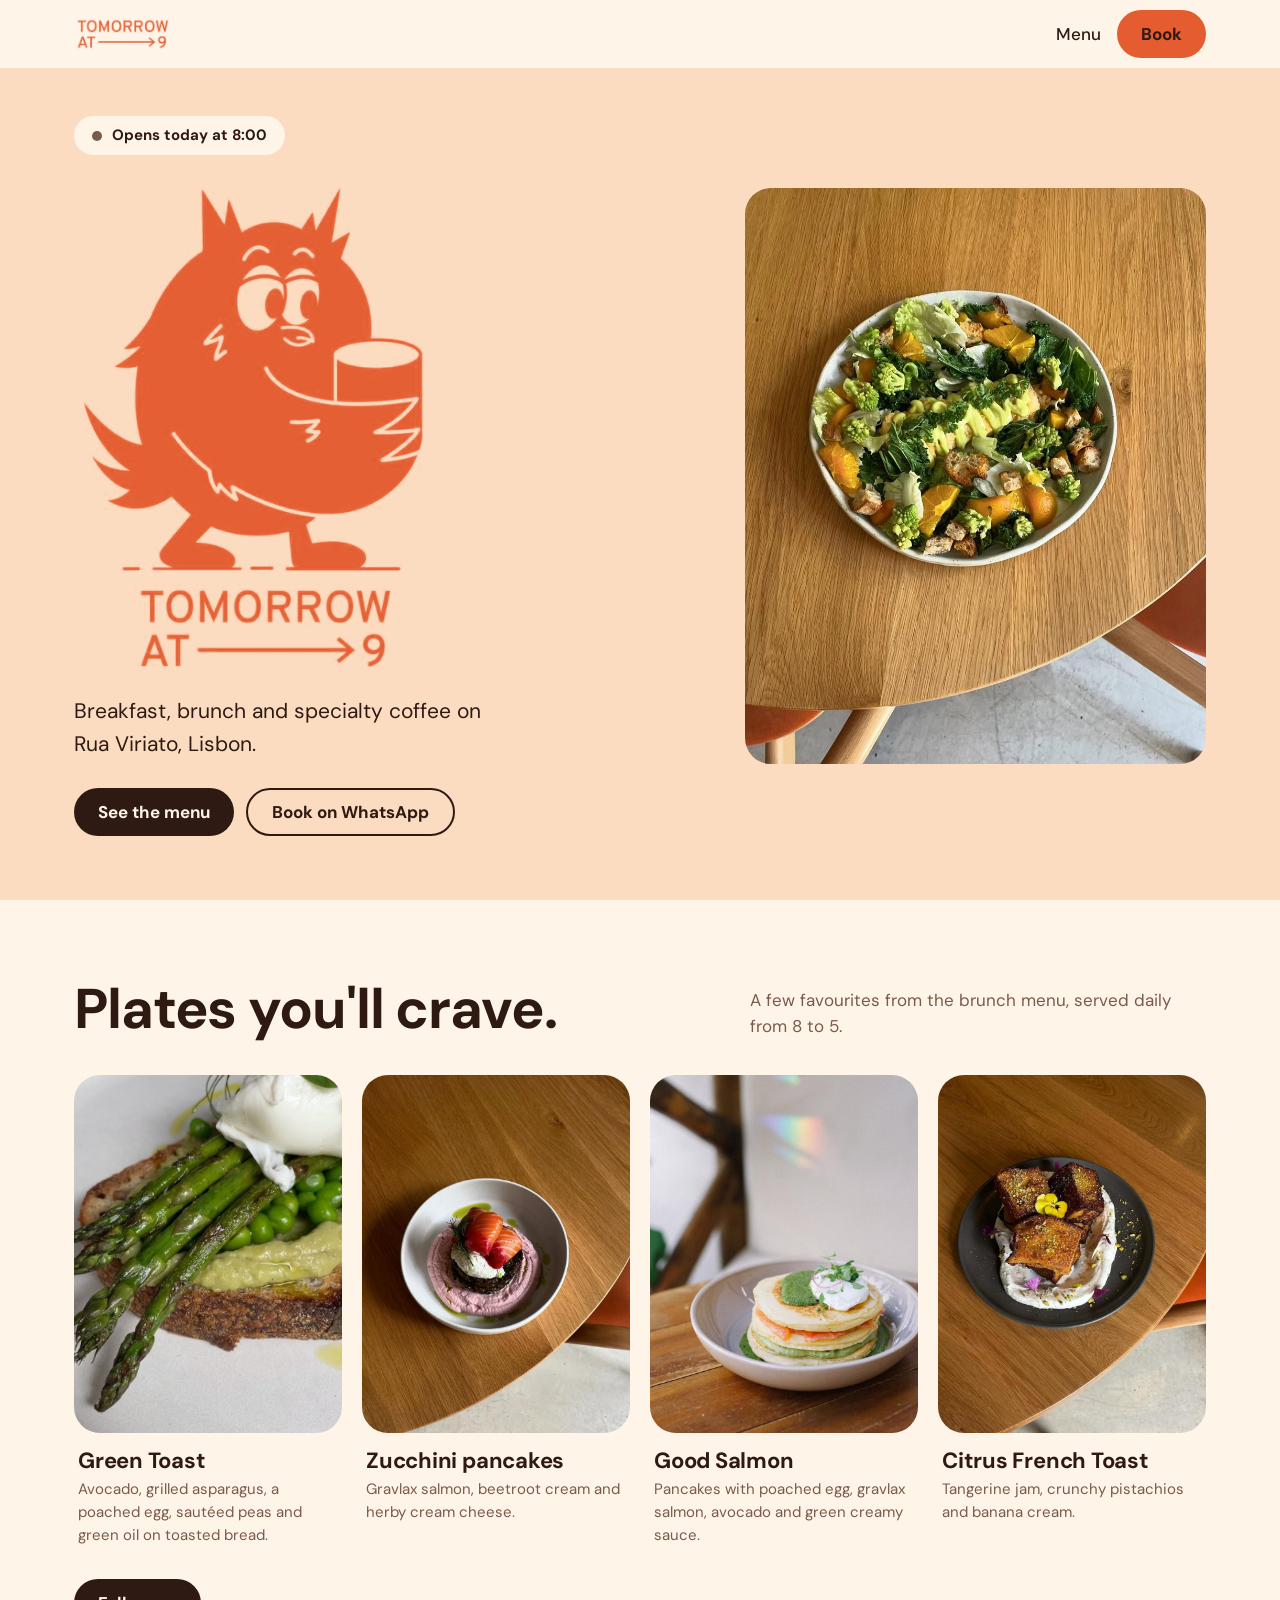
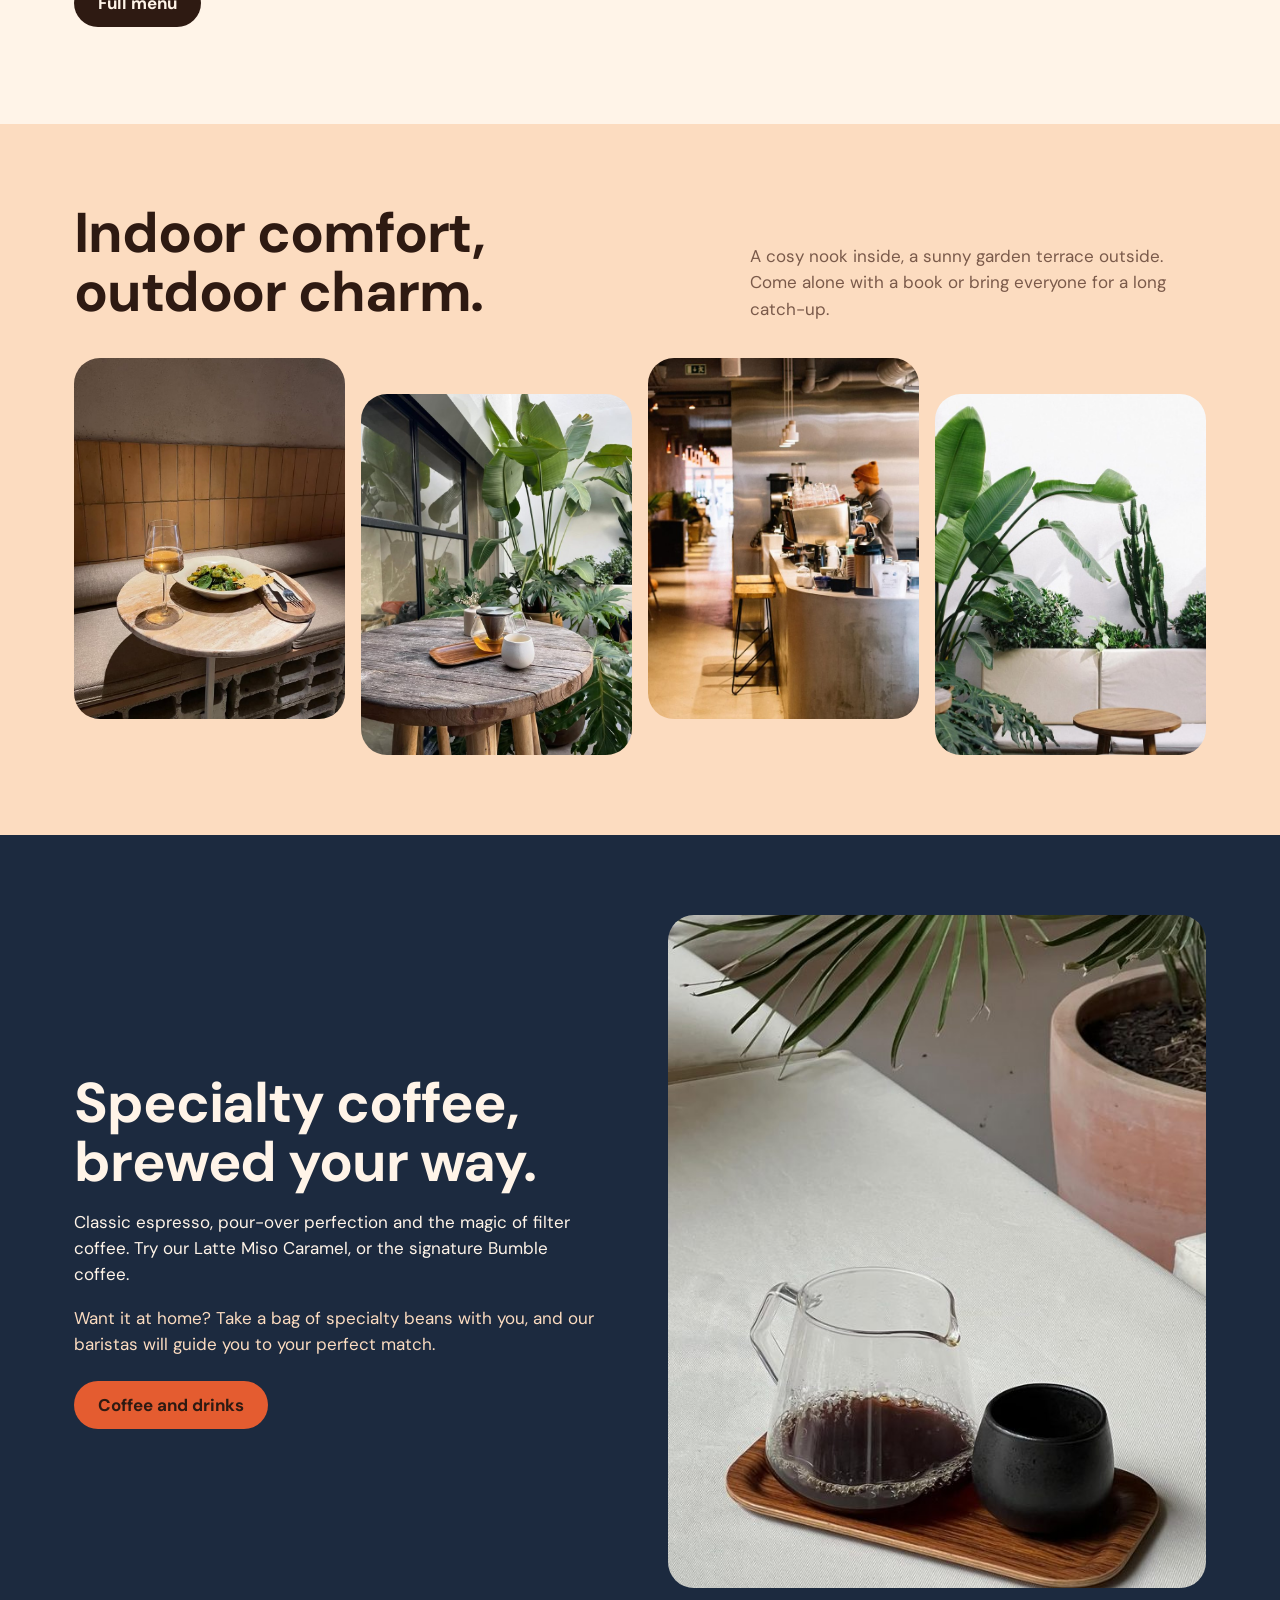
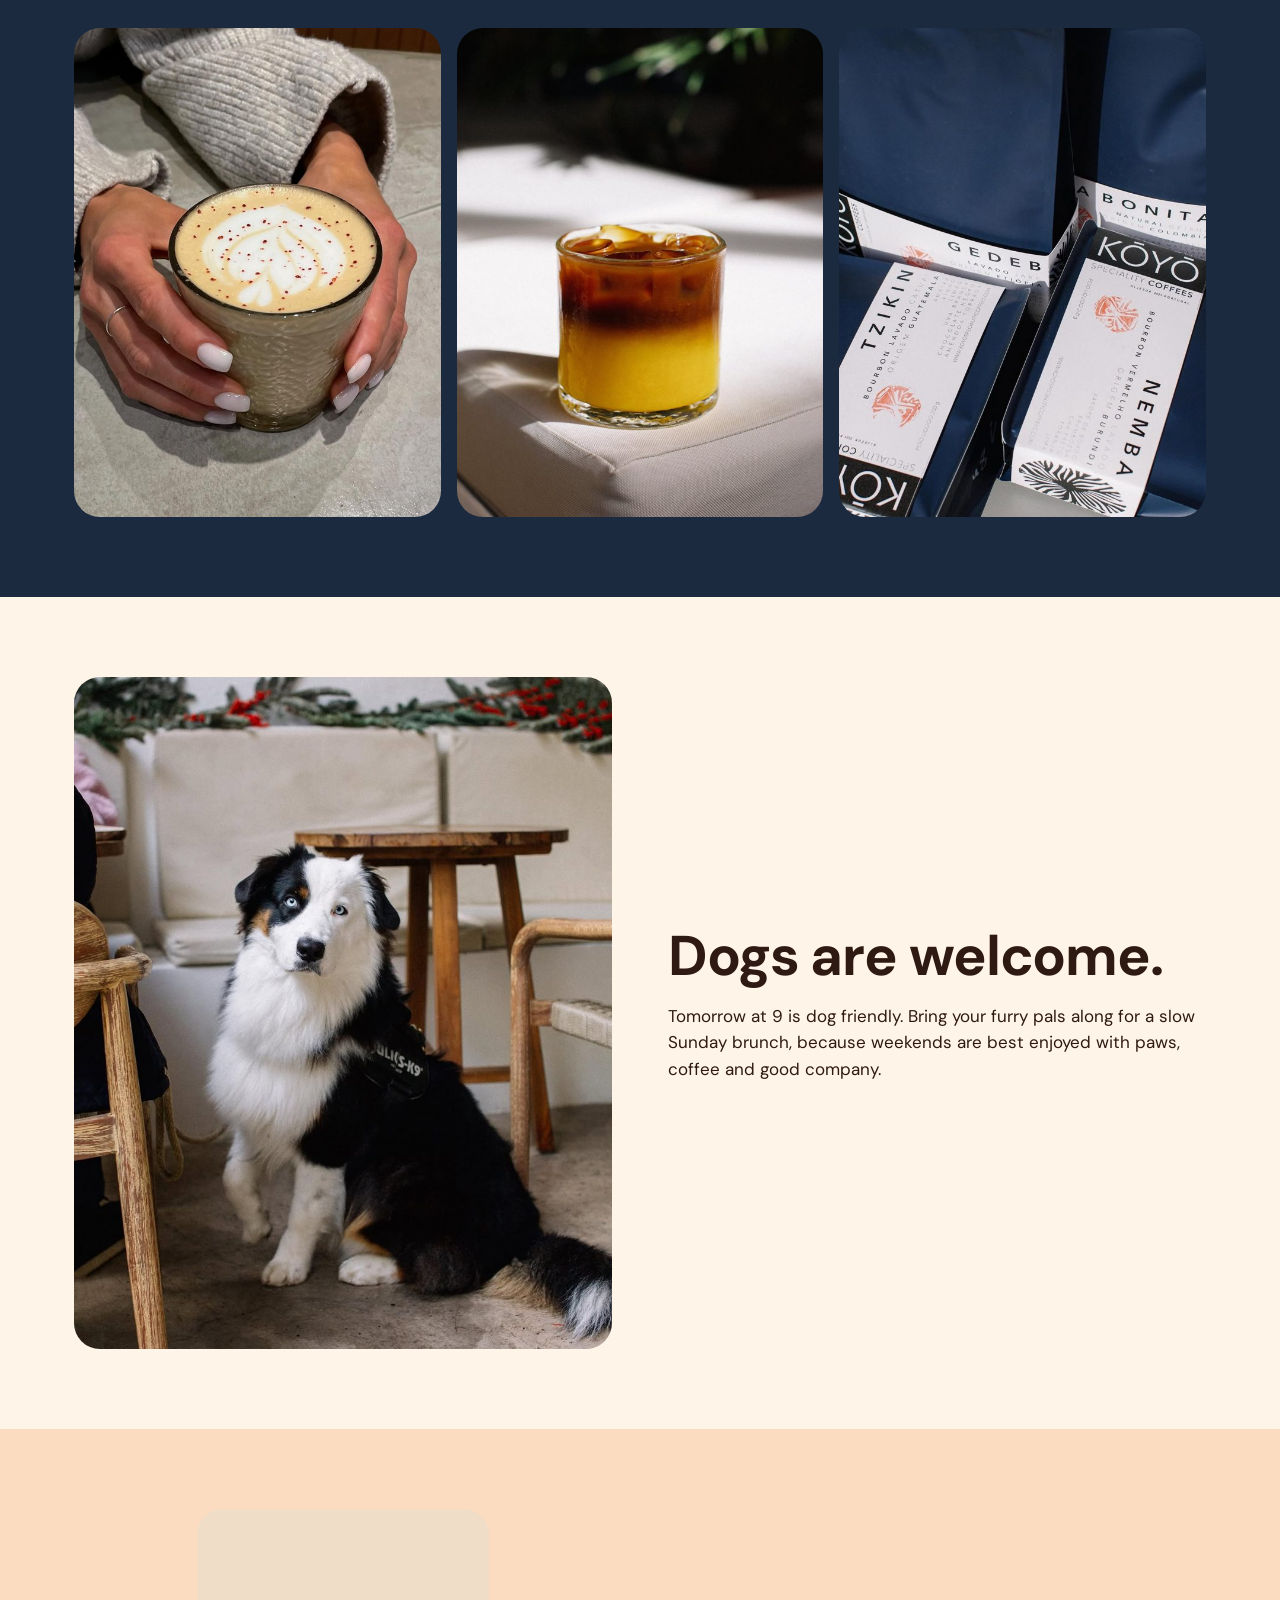
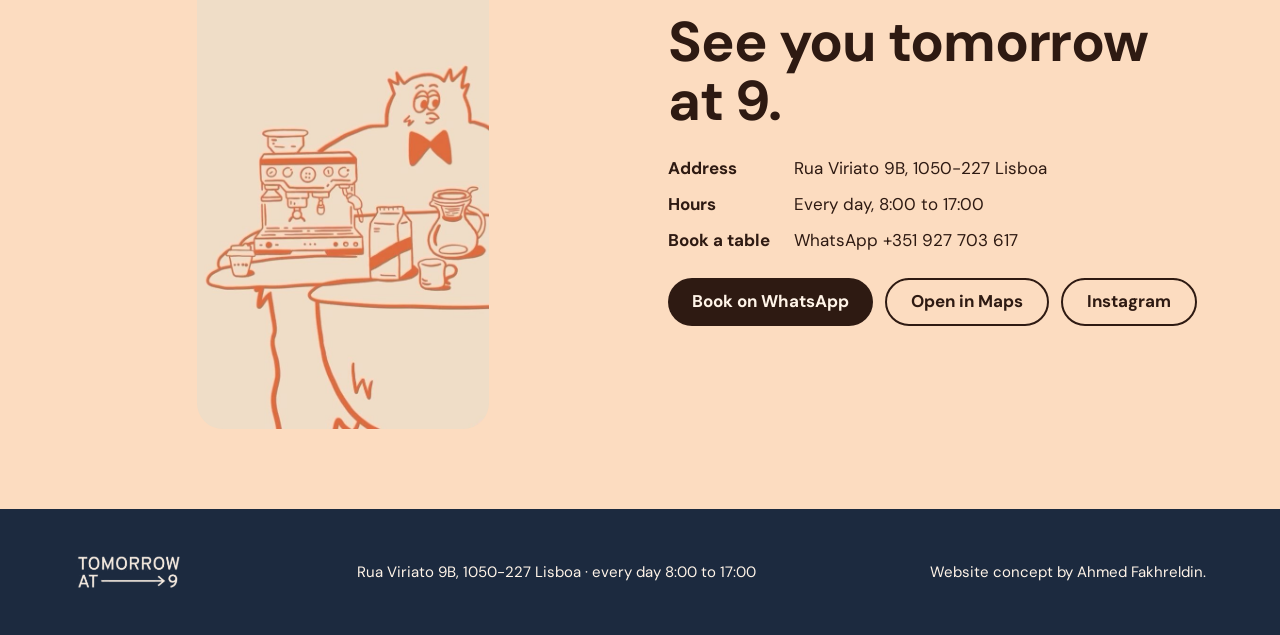
==== commit 6a456d8c: "Use the cafe's real logo in header, hero and footer Co-Authored-By: Claude Sonnet 5.5 <noreply@anthr" ====
--- a/index.html
+++ b/index.html
@@ -1,9 +1,9 @@
-<!doctype html><html lang="en"><head><meta charset="utf-8"><meta name="viewport" content="width=device-width,initial-scale=1,minimum-scale=1"><title>Tomorrow at 9 · Breakfast, brunch and coffee in Lisbon</title><meta name="description" content="Breakfast, brunch and specialty coffee on Rua Viriato, Lisbon. Open every day 8:00 to 17:00. Dog friendly."><meta name="theme-color" content="#FCDCC0"><link rel="preload" as="font" type="font/woff2" crossorigin href="fonts/DMSans-normal-400.woff2"><style>html.fl body{opacity:0}</style><script>document.documentElement.classList.add("fl");(function(){function d(){document.documentElement.classList.remove("fl")}setTimeout(d,1200);if(document.fonts)Promise.all([document.fonts.load("400 16px \"DM Sans\""),document.fonts.load("700 16px \"DM Sans\"")]).then(d,d)})()</script><link rel="stylesheet" href="fonts.css?v=3"><link rel="stylesheet" href="style.css?v=3"></head><body><header class="top"><div class="wrap"><a class="wm" href="index.html" aria-label="Tomorrow at 9, home"><span>Tomorrow</span><span class="w2"><span>At</span><i class="ar"></i><span>9</span></span></a><nav><a class="l" href="menu.html">Menu</a><a class="btn terra" href="https://wa.me/351927703617">Book</a></nav></div></header>
+<!doctype html><html lang="en"><head><meta charset="utf-8"><meta name="viewport" content="width=device-width,initial-scale=1,minimum-scale=1"><title>Tomorrow at 9 · Breakfast, brunch and coffee in Lisbon</title><meta name="description" content="Breakfast, brunch and specialty coffee on Rua Viriato, Lisbon. Open every day 8:00 to 17:00. Dog friendly."><meta name="theme-color" content="#FCDCC0"><link rel="preload" as="font" type="font/woff2" crossorigin href="fonts/DMSans-normal-400.woff2"><style>html.fl body{opacity:0}</style><script>document.documentElement.classList.add("fl");(function(){function d(){document.documentElement.classList.remove("fl")}setTimeout(d,1200);if(document.fonts)Promise.all([document.fonts.load("400 16px \"DM Sans\""),document.fonts.load("700 16px \"DM Sans\"")]).then(d,d)})()</script><link rel="stylesheet" href="fonts.css?v=4"><link rel="stylesheet" href="style.css?v=4"></head><body><header class="top"><div class="wrap"><a class="wm" href="index.html" aria-label="Tomorrow at 9, home"><img src="img/wordmark.png" alt="Tomorrow at 9" width="140" height="35"></a><nav><a class="l" href="menu.html">Menu</a><a class="btn terra" href="https://wa.me/351927703617">Book</a></nav></div></header>
 <main>
 <div class="hero"><div class="wrap">
  <div>
   <span class="status" id="status"><span class="dot"></span><span id="stxt">Open every day, 8:00 to 17:00</span></span>
-  <h1 aria-label="Tomorrow at 9"><span>Tomorrow</span><span class="w2" aria-hidden="true"><span>At</span><i class="ar"></i><span>9</span></span></h1>
+  <img class="logo" src="img/logo.png" alt="Tomorrow at 9: the owl logo holding a cup" width="620" height="640"><h1 class="sr">Tomorrow at 9, breakfast and brunch in Lisbon</h1>
   <p class="lead">Breakfast, brunch and specialty coffee on Rua Viriato, Lisbon.</p>
   <div class="row"><a class="btn" href="menu.html">See the menu</a><a class="btn line" href="https://wa.me/351927703617">Book on WhatsApp</a></div>
  </div>
@@ -64,4 +64,4 @@
   <div class="row"><a class="btn" href="https://wa.me/351927703617">Book on WhatsApp</a><a class="btn line" href="https://www.google.com/maps/search/?api=1&query=Tomorrow+at+9+Rua+Viriato+9B+Lisboa">Open in Maps</a><a class="btn line" href="https://www.instagram.com/tomorrowat9_cafe/">Instagram</a></div>
  </div>
 </div></section>
-</main><footer><div class="wrap"><a class="wm" href="index.html" aria-label="Tomorrow at 9, home"><span>Tomorrow</span><span class="w2"><span>At</span><i class="ar"></i><span>9</span></span></a><span>Rua Viriato 9B, 1050-227 Lisboa · every day 8:00 to 17:00</span><span>Website concept by Ahmed Fakhreldin.</span></div></footer><script src="app.js?v=3"></script></body></html>+</main><footer><div class="wrap"><a class="wm" href="index.html" aria-label="Tomorrow at 9, home"><img src="img/wordmark-cream.png" alt="Tomorrow at 9" width="140" height="35"></a><span>Rua Viriato 9B, 1050-227 Lisboa · every day 8:00 to 17:00</span><span>Website concept by Ahmed Fakhreldin.</span></div></footer><script src="app.js?v=4"></script></body></html>
--- a/style.css
+++ b/style.css
@@ -5,13 +5,13 @@
 h1,h2,h3{font-weight:700;line-height:1.05;letter-spacing:-.02em;margin:0}
 h2{font-size:clamp(32px,4.6vw,56px)}
 h3{font-size:22px;letter-spacing:-.01em}
+.wm{display:inline-block;line-height:0}
+.wm img{height:34px;width:auto}
+.sr{position:absolute;width:1px;height:1px;overflow:hidden;clip:rect(0 0 0 0);white-space:nowrap}
+.hero .logo{width:min(100%,400px);height:auto;margin:20px 0 4px -8px}
 a{color:inherit}
 img{max-width:100%;display:block}
 .wrap{max-width:1180px;margin:0 auto;padding:0 24px}
-.wm{display:inline-flex;flex-direction:column;text-decoration:none;font-weight:500;text-transform:uppercase;letter-spacing:.07em;line-height:1.02;font-size:15px;width:8.2em}
-.wm .w2{display:flex;align-items:center;gap:.3em}
-.wm .ar{flex:1;height:.07em;min-width:.5em;background:currentColor;position:relative;margin-right:.1em}
-.wm .ar::after{content:"";position:absolute;right:0;top:50%;width:.45em;height:.45em;border-top:.07em solid currentColor;border-right:.07em solid currentColor;transform:translateY(-50%) rotate(45deg);transform-origin:center}
 header.top{position:sticky;top:0;z-index:20;background:var(--cream)}
 header.top .wrap{display:flex;align-items:center;justify-content:space-between;gap:12px;height:68px}
 nav{display:flex;align-items:center;gap:10px}
@@ -30,10 +30,6 @@
 .hero{background:var(--peach);color:var(--terra-d)}
 .hero .btn.line,.hero .status{color:var(--ink)}
 .hero .wrap{display:grid;grid-template-columns:minmax(0,1.15fr) minmax(0,.85fr);gap:48px;align-items:center;padding-top:48px;padding-bottom:64px}
-.hero h1{margin:26px 0 22px;font-size:clamp(40px,6.2vw,88px);font-weight:500;letter-spacing:.05em;line-height:1;text-transform:uppercase;display:flex;flex-direction:column}
-.hero h1 .w2{display:flex;align-items:center;gap:.22em}
-.hero h1 .ar{flex:1;height:.055em;background:currentColor;position:relative;margin-right:.08em;min-width:.5em}
-.hero h1 .ar::after{content:"";position:absolute;right:0;top:50%;width:.4em;height:.4em;border-top:.055em solid currentColor;border-right:.055em solid currentColor;transform:translateY(-50%) rotate(45deg)}
 .hero p.lead{font-size:21px;max-width:30ch;margin:0 0 28px;color:var(--ink)}
 .hero .ph{aspect-ratio:4/5}
 section{padding:80px 0}
@@ -61,7 +57,7 @@
 .visit dd{margin:0}
 footer{background:var(--navy);color:var(--cream);padding:44px 0;font-size:15px}
 footer .wrap{display:flex;flex-wrap:wrap;justify-content:space-between;align-items:center;gap:16px}
-footer .wm{font-size:17px}
+footer .wm img{height:38px}
 /* menu */
 .mhead{background:var(--peach);padding:48px 0 40px}
 .mhead h1{font-size:clamp(40px,7vw,84px);color:var(--terra-d)}
@@ -85,11 +81,11 @@
  .items{grid-template-columns:minmax(0,1fr)}
  section{padding:56px 0}
  .owl{max-height:420px}
- .hero h1{font-size:13vw}
 }
 @media(max-width:430px){
  .wrap{padding:0 16px}
- .wm{font-size:13px}
+ .wm img{height:28px}
+ .hero .logo{width:min(86%,330px)}
  nav .btn{padding:0 16px;min-height:42px}
  nav a.l{padding:10px 2px}
  .cards,.mosaic{gap:12px}
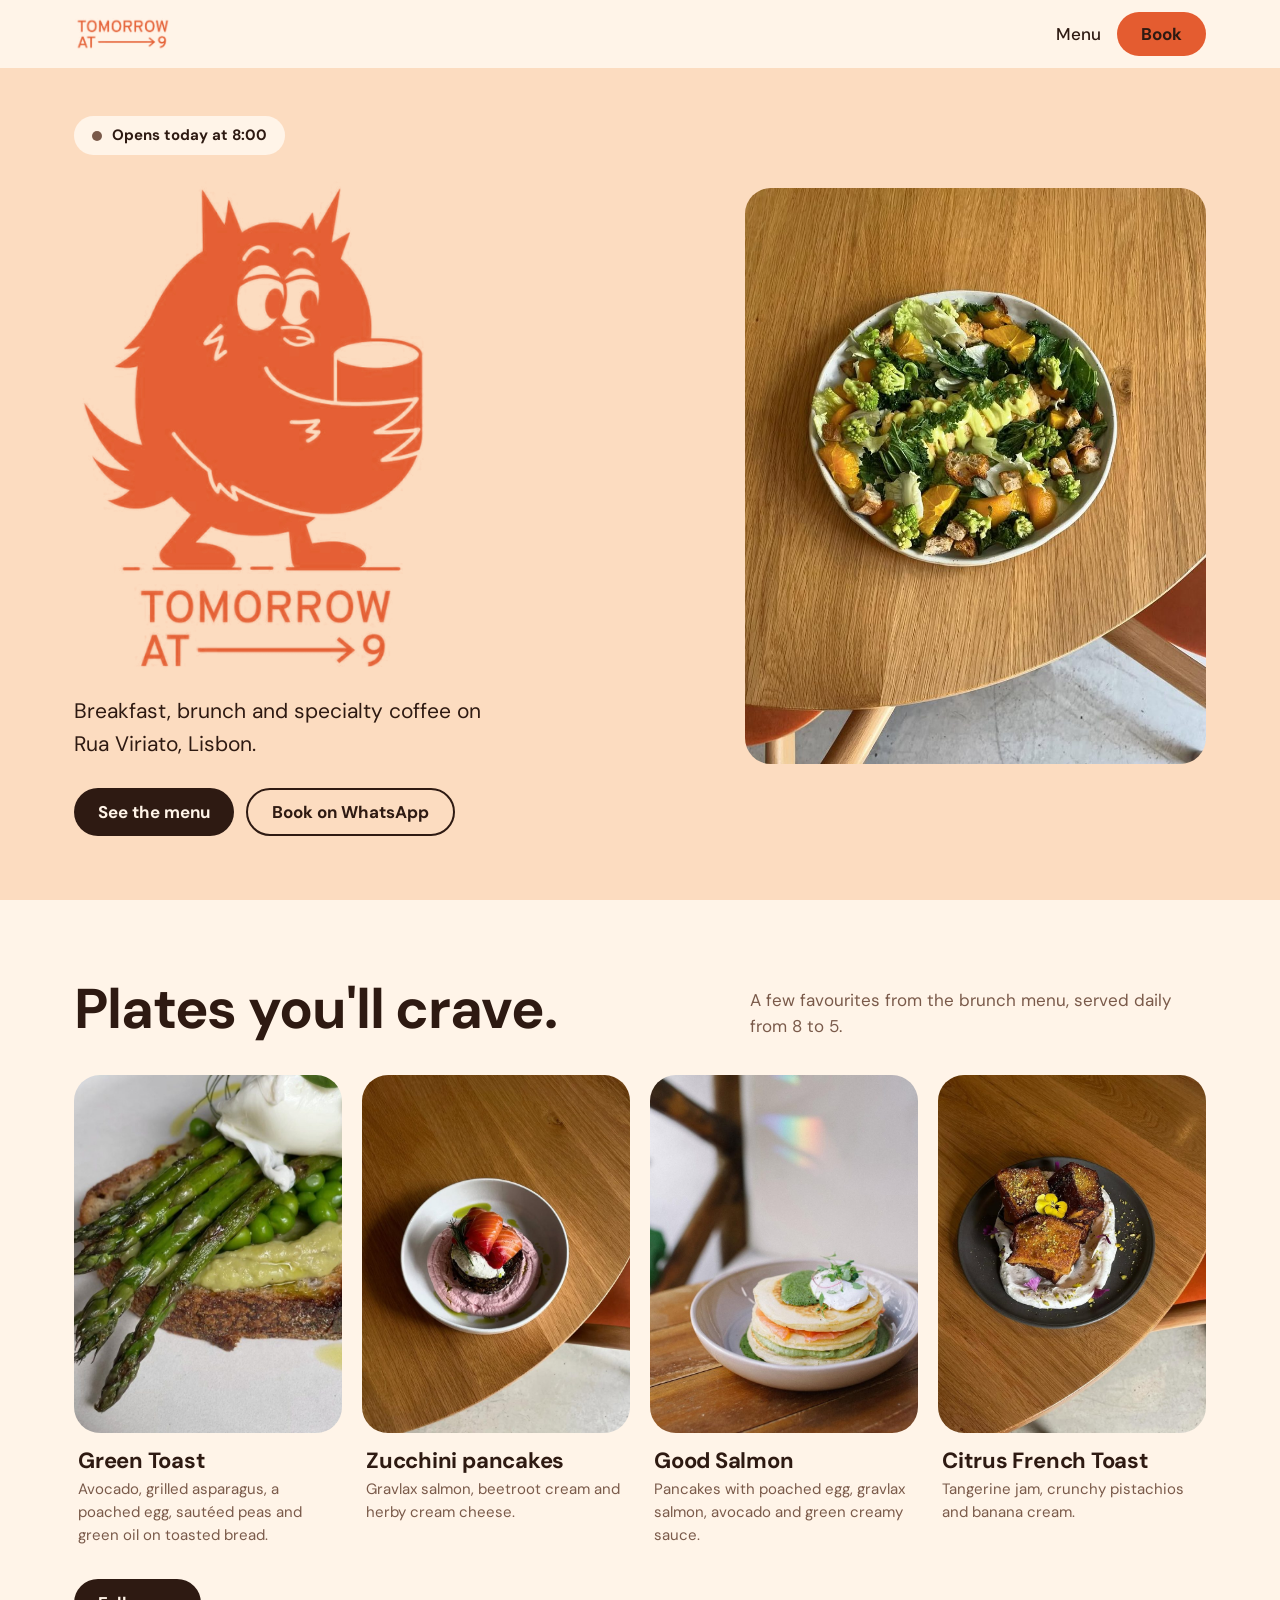
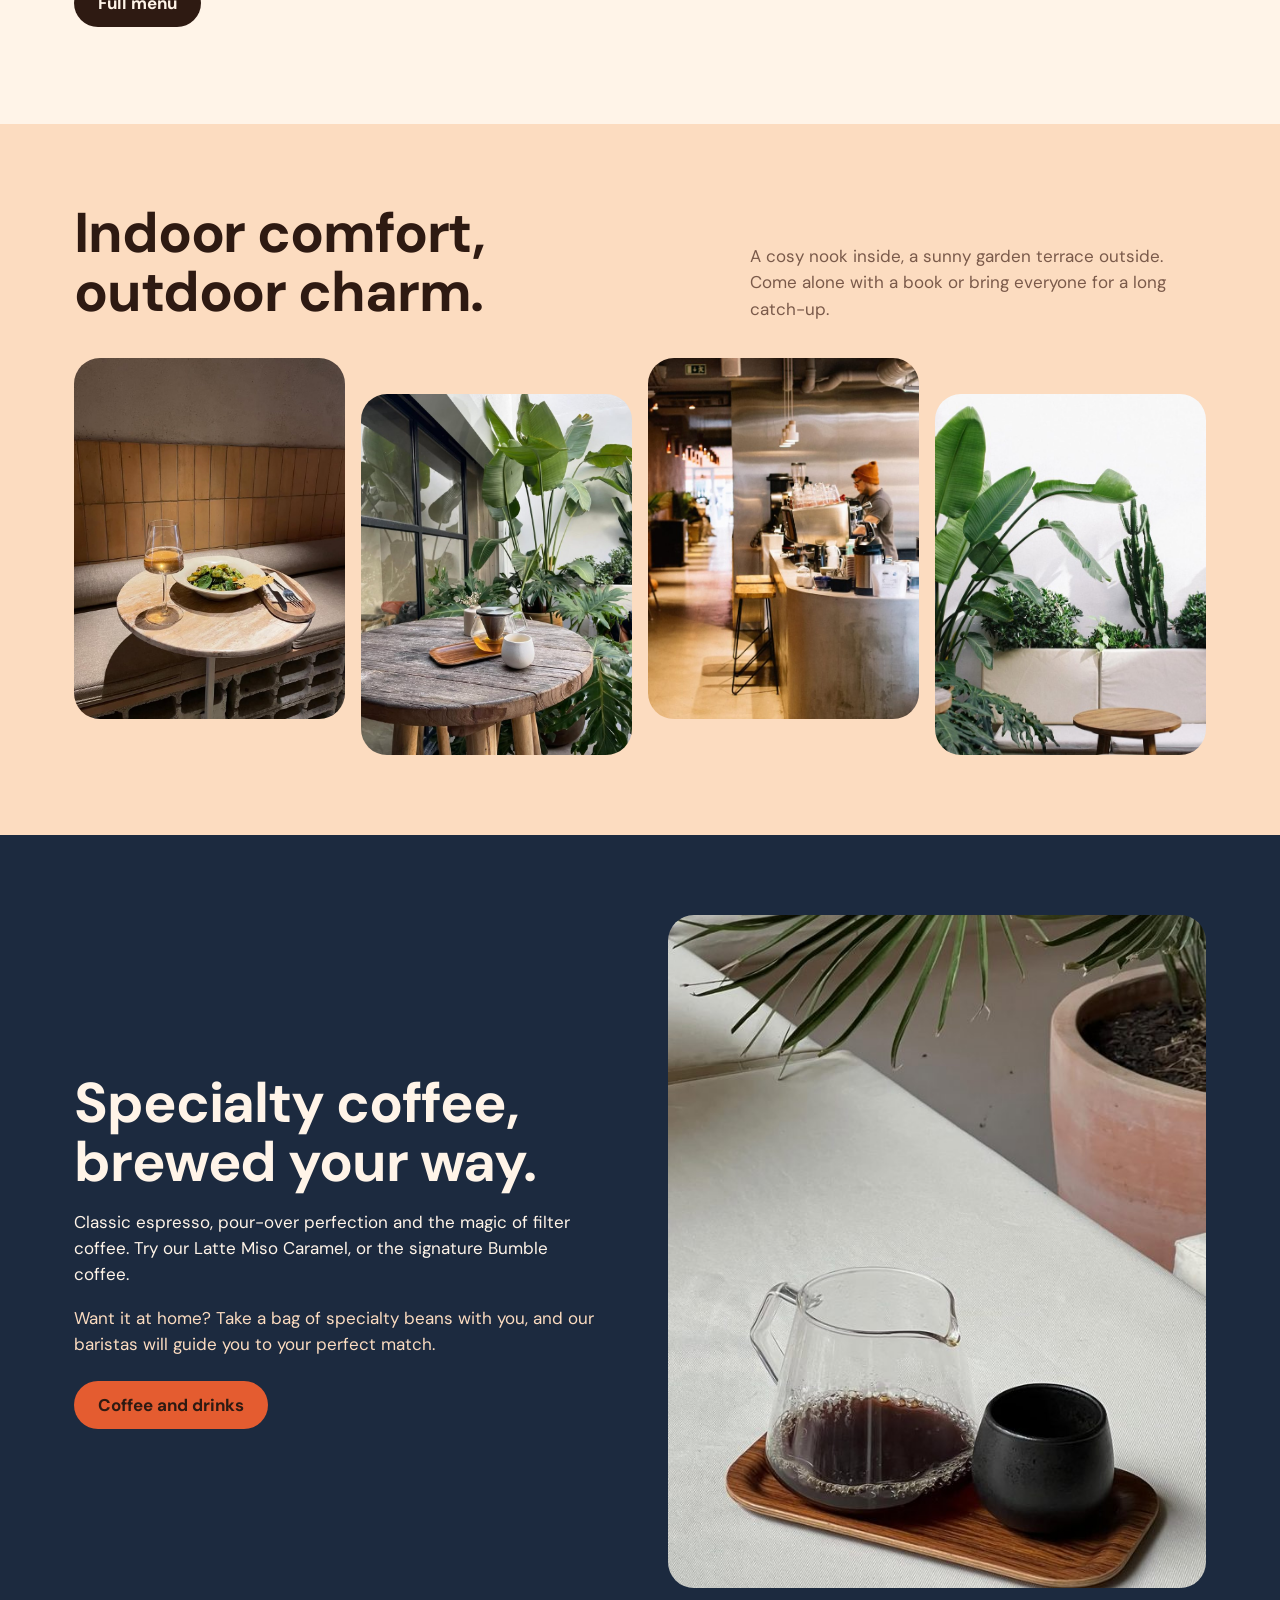
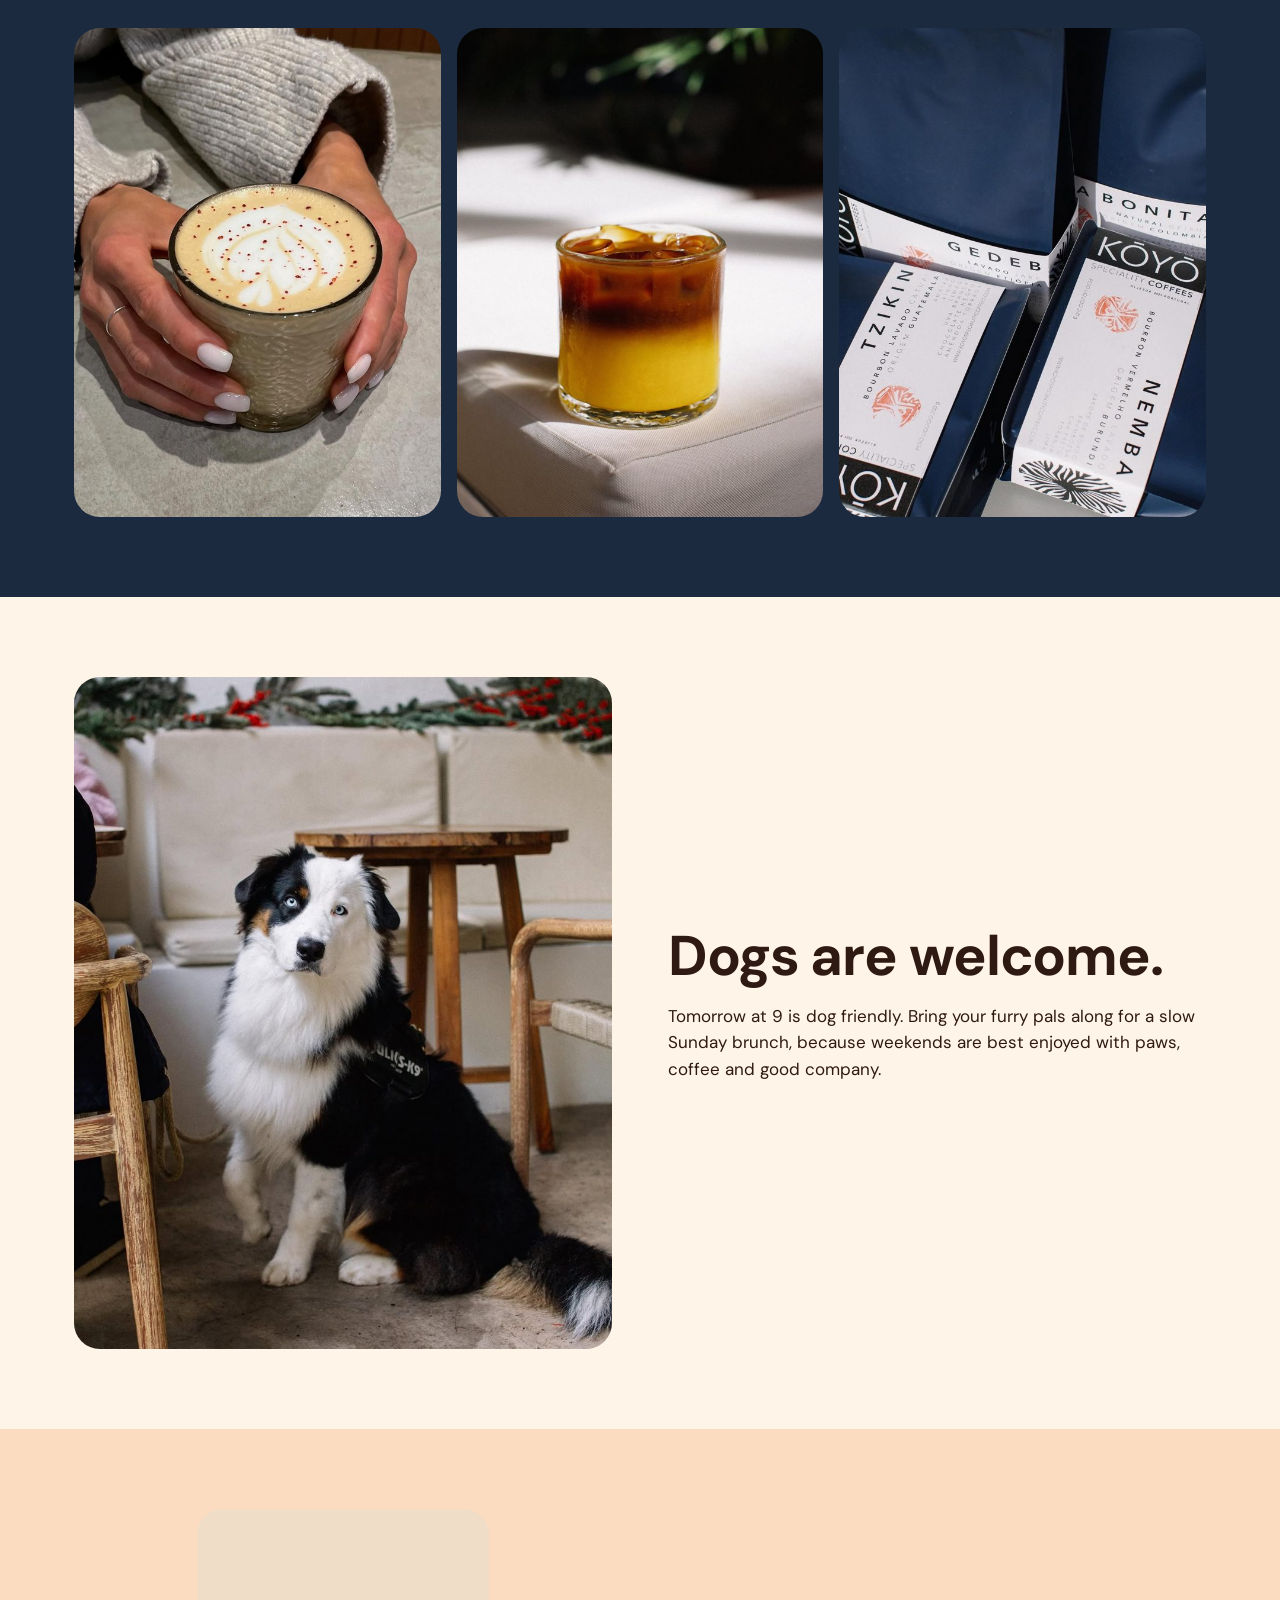
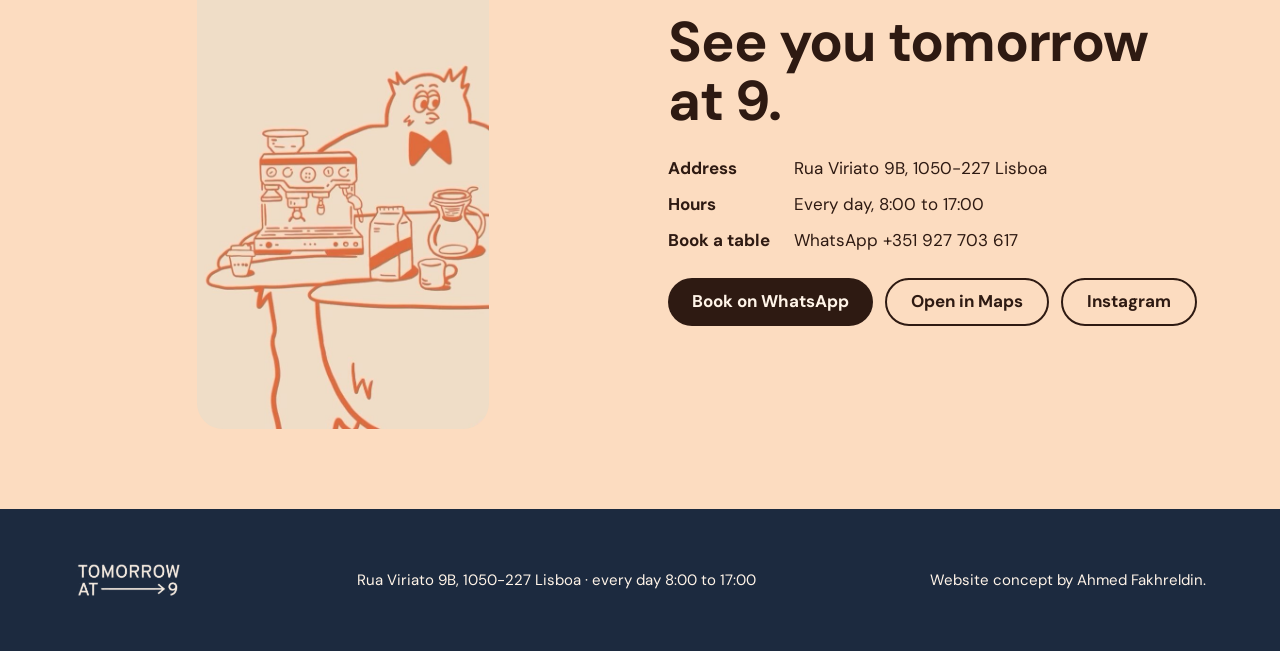
==== commit a522aa6a: "Accessibility and menu polish: skip link, Menu h1, aria-current chips, 44px targets, grouped plain i" ====
--- a/index.html
+++ b/index.html
@@ -1,5 +1,5 @@
-<!doctype html><html lang="en"><head><meta charset="utf-8"><meta name="viewport" content="width=device-width,initial-scale=1,minimum-scale=1"><title>Tomorrow at 9 · Breakfast, brunch and coffee in Lisbon</title><meta name="description" content="Breakfast, brunch and specialty coffee on Rua Viriato, Lisbon. Open every day 8:00 to 17:00. Dog friendly."><meta name="theme-color" content="#FCDCC0"><link rel="preload" as="font" type="font/woff2" crossorigin href="fonts/DMSans-normal-400.woff2"><style>html.fl body{opacity:0}</style><script>document.documentElement.classList.add("fl");(function(){function d(){document.documentElement.classList.remove("fl")}setTimeout(d,1200);if(document.fonts)Promise.all([document.fonts.load("400 16px \"DM Sans\""),document.fonts.load("700 16px \"DM Sans\"")]).then(d,d)})()</script><link rel="stylesheet" href="fonts.css?v=4"><link rel="stylesheet" href="style.css?v=4"></head><body><header class="top"><div class="wrap"><a class="wm" href="index.html" aria-label="Tomorrow at 9, home"><img src="img/wordmark.png" alt="Tomorrow at 9" width="140" height="35"></a><nav><a class="l" href="menu.html">Menu</a><a class="btn terra" href="https://wa.me/351927703617">Book</a></nav></div></header>
-<main>
+<!doctype html><html lang="en"><head><meta charset="utf-8"><meta name="viewport" content="width=device-width,initial-scale=1,minimum-scale=1"><title>Tomorrow at 9 · Breakfast, brunch and coffee in Lisbon</title><meta name="description" content="Breakfast, brunch and specialty coffee on Rua Viriato, Lisbon. Open every day 8:00 to 17:00. Dog friendly."><meta name="theme-color" content="#FCDCC0"><link rel="preload" as="font" type="font/woff2" crossorigin href="fonts/DMSans-normal-400.woff2"><style>html.fl body{opacity:0}</style><script>document.documentElement.classList.add("fl");(function(){function d(){document.documentElement.classList.remove("fl")}setTimeout(d,1200);if(document.fonts)Promise.all([document.fonts.load("400 16px \"DM Sans\""),document.fonts.load("700 16px \"DM Sans\"")]).then(d,d)})()</script><link rel="stylesheet" href="fonts.css?v=5"><link rel="stylesheet" href="style.css?v=5"></head><body><a class="skip" href="#main">Skip to content</a><header class="top"><div class="wrap"><a class="wm" href="index.html" aria-label="Tomorrow at 9, home"><img src="img/wordmark.png" alt="Tomorrow at 9" width="140" height="35"></a><nav><a class="l" href="menu.html">Menu</a><a class="btn terra" href="https://wa.me/351927703617">Book</a></nav></div></header>
+<main id="main">
 <div class="hero"><div class="wrap">
  <div>
   <span class="status" id="status"><span class="dot"></span><span id="stxt">Open every day, 8:00 to 17:00</span></span>
@@ -64,4 +64,4 @@
   <div class="row"><a class="btn" href="https://wa.me/351927703617">Book on WhatsApp</a><a class="btn line" href="https://www.google.com/maps/search/?api=1&query=Tomorrow+at+9+Rua+Viriato+9B+Lisboa">Open in Maps</a><a class="btn line" href="https://www.instagram.com/tomorrowat9_cafe/">Instagram</a></div>
  </div>
 </div></section>
-</main><footer><div class="wrap"><a class="wm" href="index.html" aria-label="Tomorrow at 9, home"><img src="img/wordmark-cream.png" alt="Tomorrow at 9" width="140" height="35"></a><span>Rua Viriato 9B, 1050-227 Lisboa · every day 8:00 to 17:00</span><span>Website concept by Ahmed Fakhreldin.</span></div></footer><script src="app.js?v=4"></script></body></html>+</main><footer><div class="wrap"><a class="wm" href="index.html" aria-label="Tomorrow at 9, home"><img src="img/wordmark-cream.png" alt="Tomorrow at 9" width="140" height="35"></a><span>Rua Viriato 9B, 1050-227 Lisboa · every day 8:00 to 17:00</span><span>Website concept by Ahmed Fakhreldin.</span></div></footer><script src="app.js?v=5"></script></body></html>
--- a/style.css
+++ b/style.css
@@ -93,3 +93,13 @@
  .item{grid-template-columns:100px minmax(0,1fr);gap:14px}
 }
 @media(prefers-reduced-motion:reduce){html{scroll-behavior:auto}body{transition:none}}
+
+.skip{position:absolute;left:12px;top:-60px;z-index:50;background:var(--ink);color:var(--cream);padding:12px 18px;border-radius:999px;font-weight:700;text-decoration:none}
+.skip:focus{top:10px}
+.wm{padding:8px 0}
+nav .btn{min-height:44px}
+.mhead .greet{margin:0 0 8px;font-weight:700;color:var(--ink);font-size:20px}
+.items.plains{grid-template-columns:repeat(auto-fill,minmax(210px,1fr));gap:12px;margin-top:12px}
+.item.plain{padding:16px 22px}
+.item.plain h3{margin:0;font-size:19px}
+@media(max-width:430px){nav .btn{padding:0 16px;min-height:44px}.items.plains{grid-template-columns:repeat(2,minmax(0,1fr))}.item.plain{padding:14px 16px}}
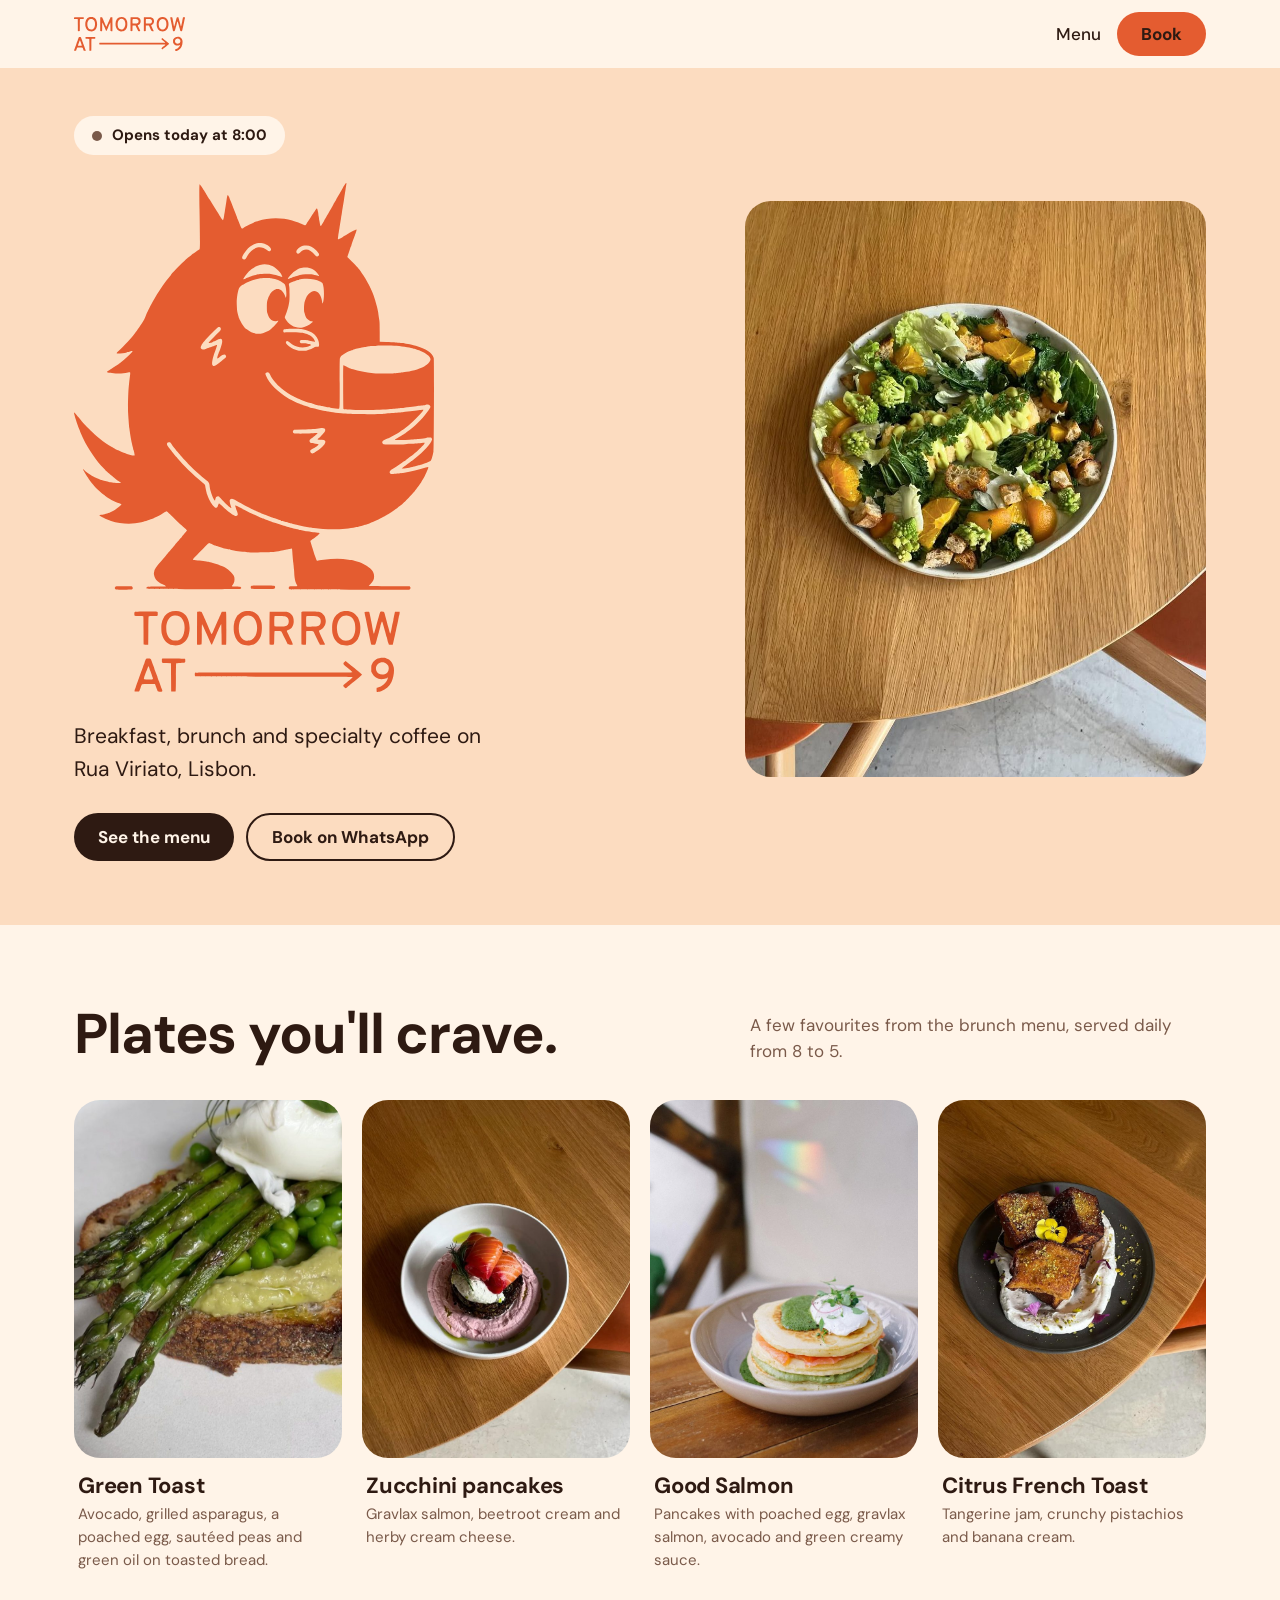
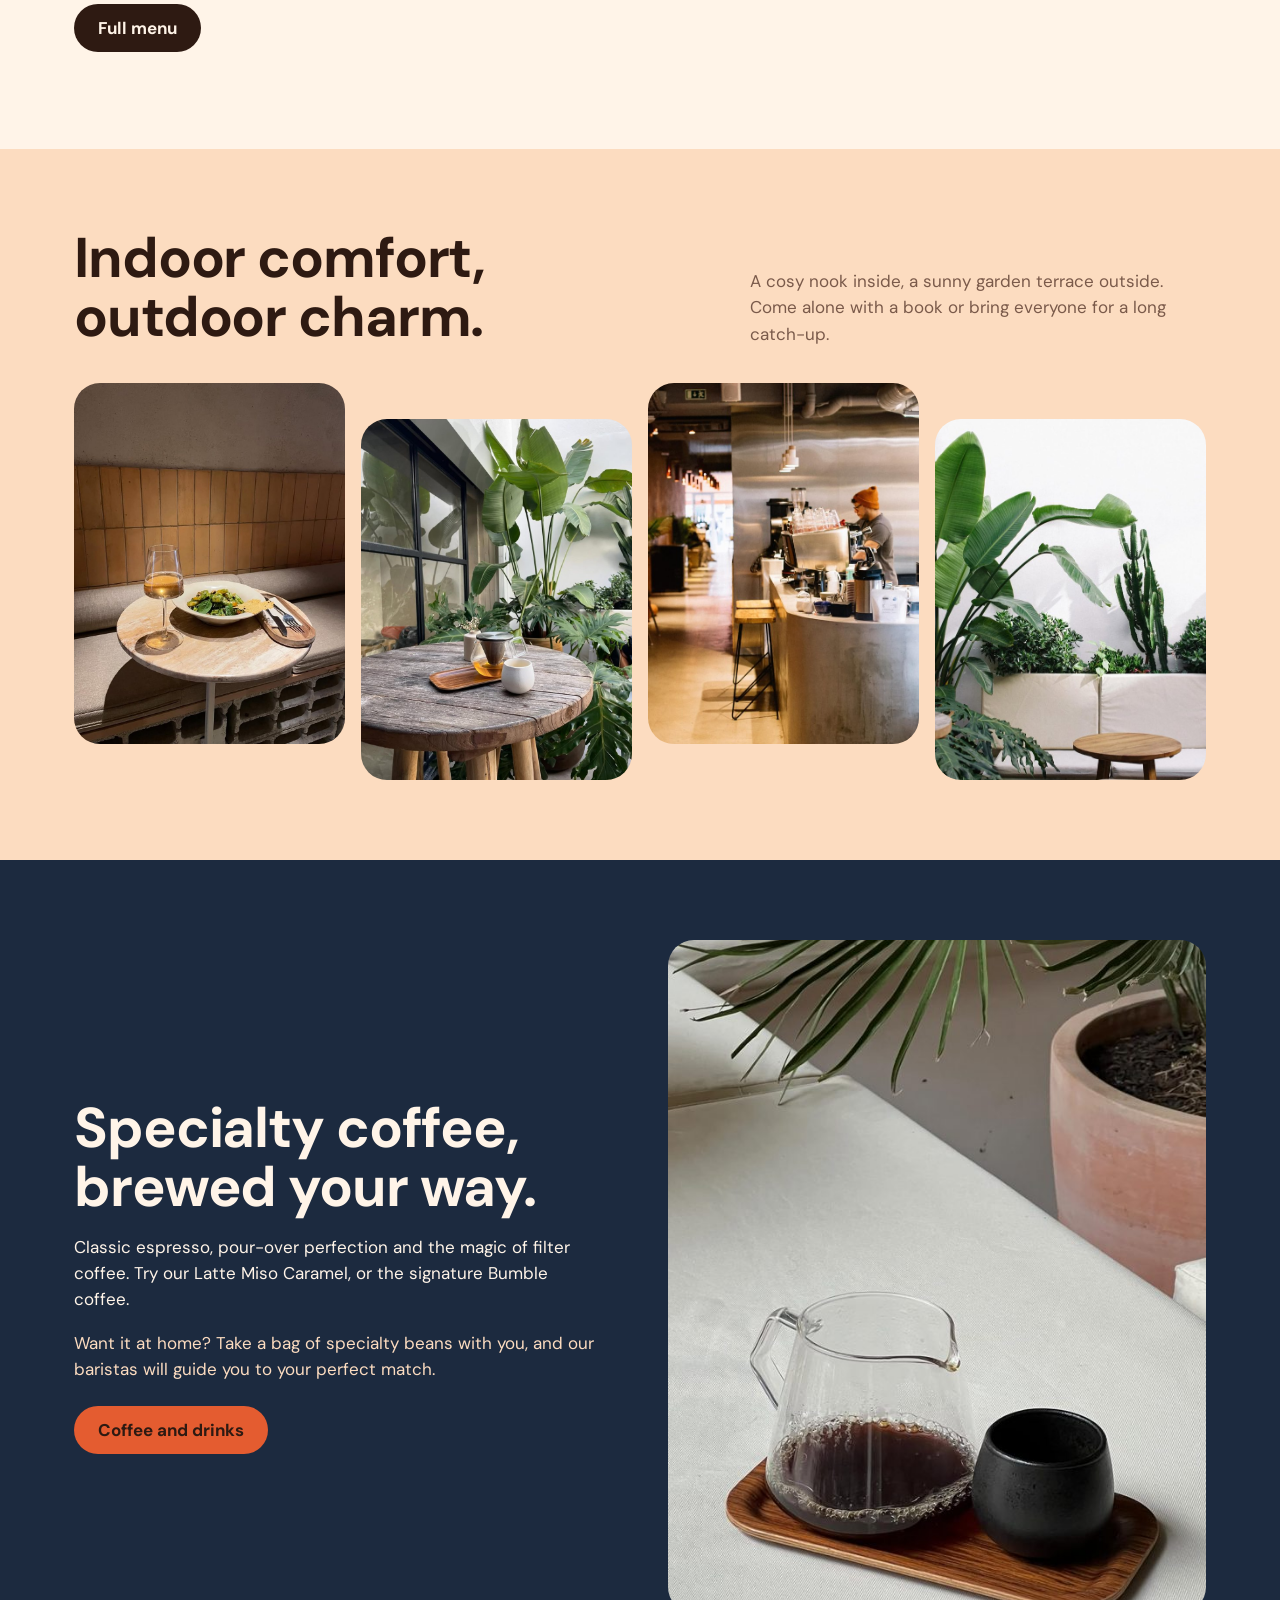
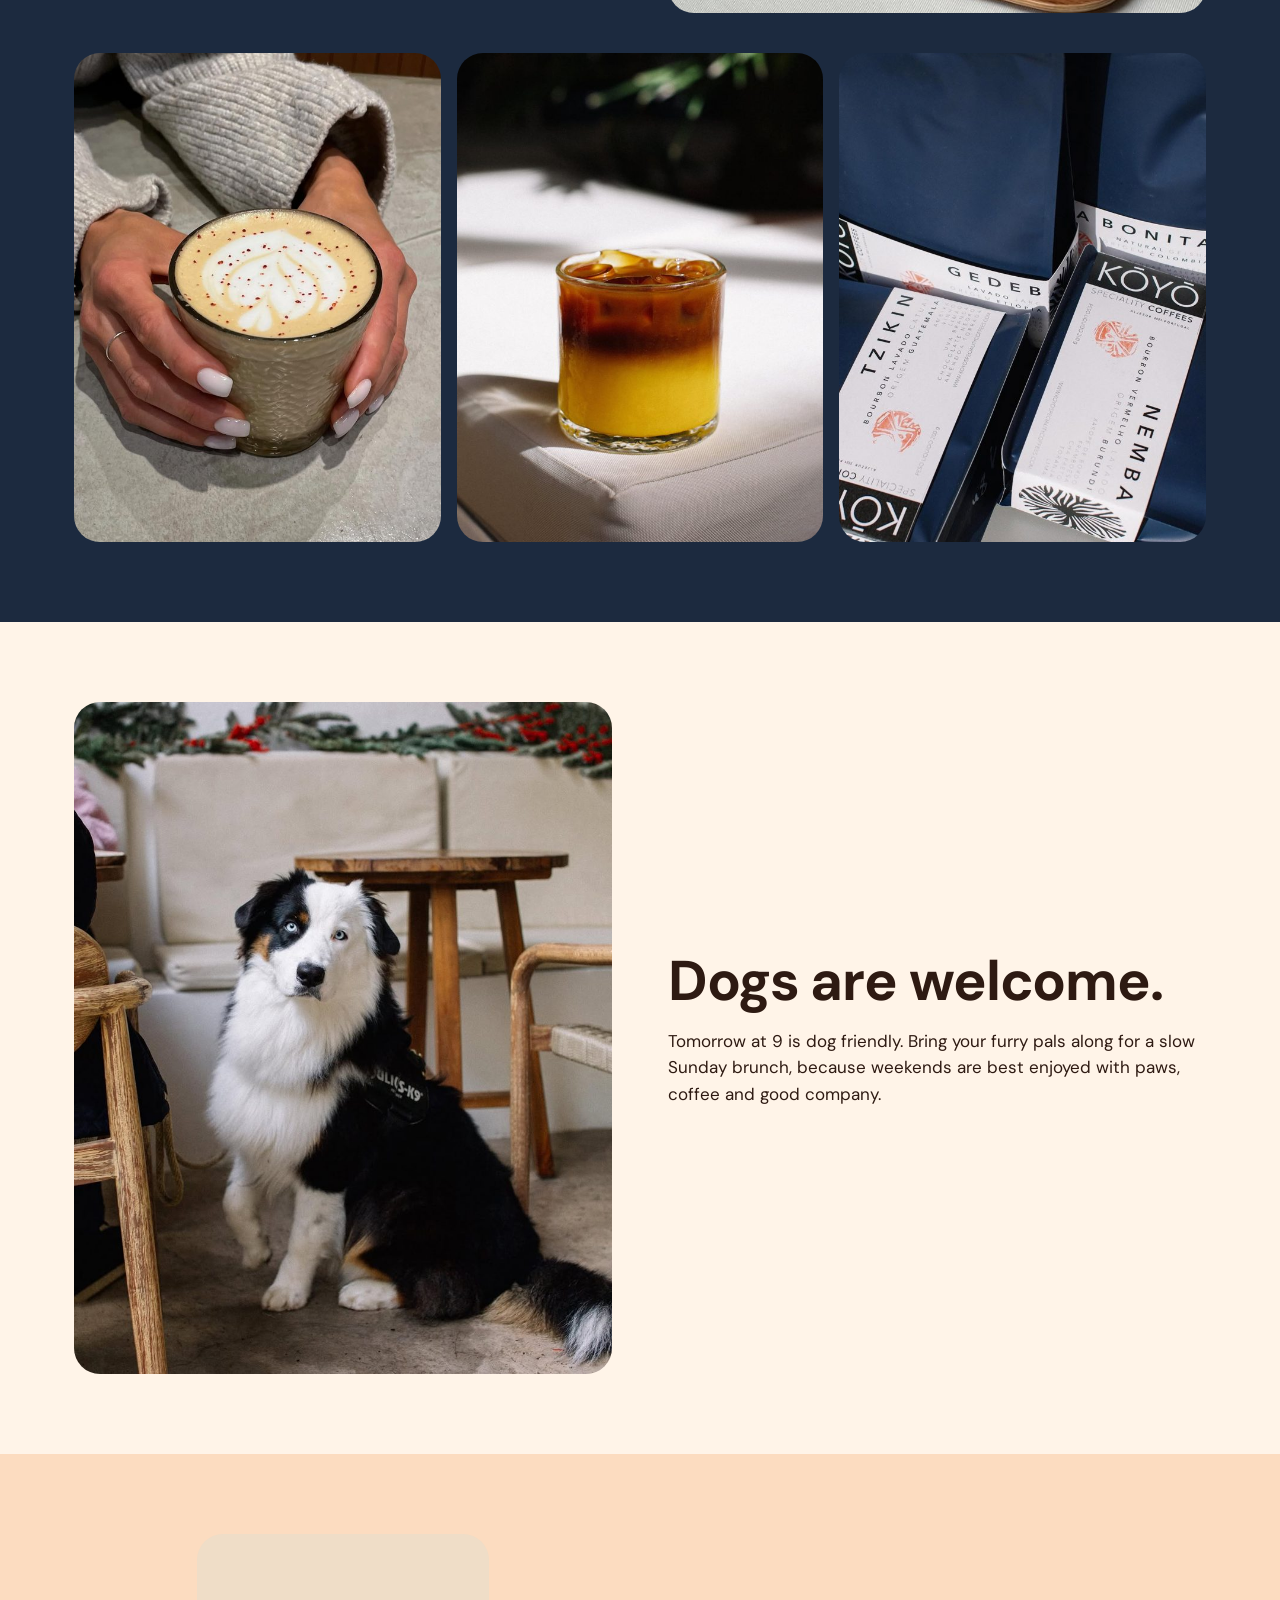
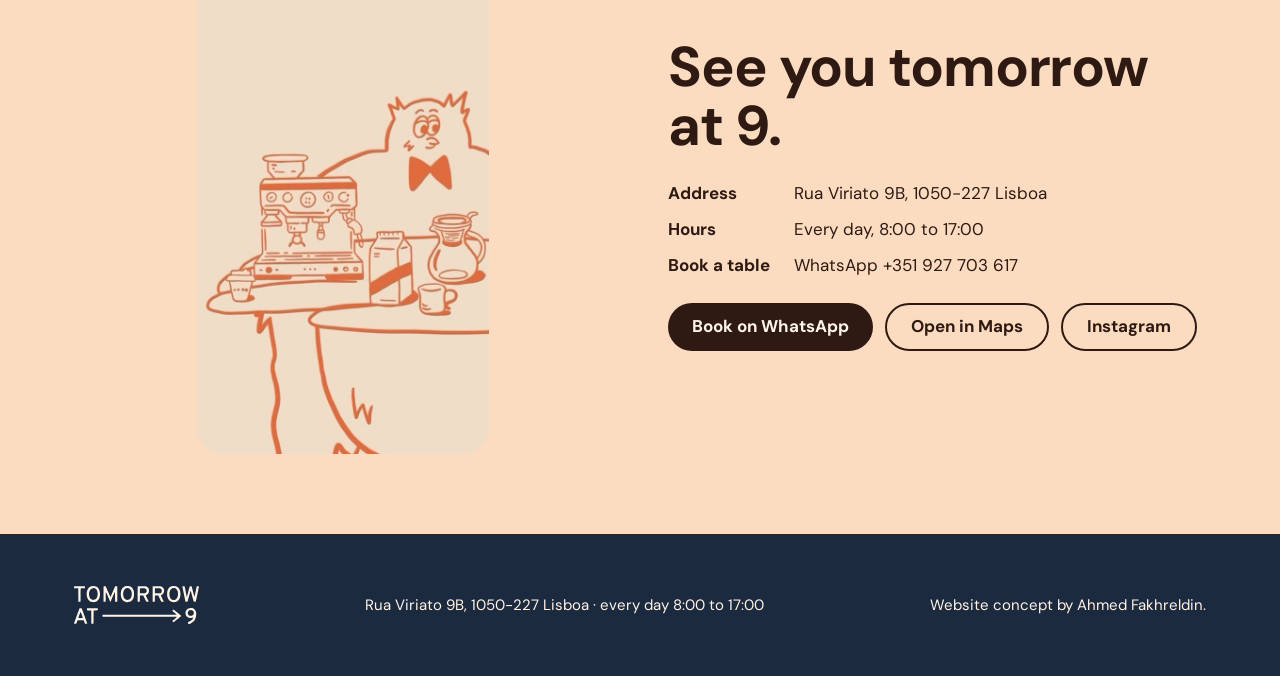
==== commit 138ec69f: "Crisp vector logo, tight crop, aligned to the text edge Co-Authored-By: Claude Sonnet 5.5 <noreply@a" ====
--- a/index.html
+++ b/index.html
@@ -1,9 +1,9 @@
-<!doctype html><html lang="en"><head><meta charset="utf-8"><meta name="viewport" content="width=device-width,initial-scale=1,minimum-scale=1"><title>Tomorrow at 9 · Breakfast, brunch and coffee in Lisbon</title><meta name="description" content="Breakfast, brunch and specialty coffee on Rua Viriato, Lisbon. Open every day 8:00 to 17:00. Dog friendly."><meta name="theme-color" content="#FCDCC0"><link rel="preload" as="font" type="font/woff2" crossorigin href="fonts/DMSans-normal-400.woff2"><style>html.fl body{opacity:0}</style><script>document.documentElement.classList.add("fl");(function(){function d(){document.documentElement.classList.remove("fl")}setTimeout(d,1200);if(document.fonts)Promise.all([document.fonts.load("400 16px \"DM Sans\""),document.fonts.load("700 16px \"DM Sans\"")]).then(d,d)})()</script><link rel="stylesheet" href="fonts.css?v=5"><link rel="stylesheet" href="style.css?v=5"></head><body><a class="skip" href="#main">Skip to content</a><header class="top"><div class="wrap"><a class="wm" href="index.html" aria-label="Tomorrow at 9, home"><img src="img/wordmark.png" alt="Tomorrow at 9" width="140" height="35"></a><nav><a class="l" href="menu.html">Menu</a><a class="btn terra" href="https://wa.me/351927703617">Book</a></nav></div></header>
+<!doctype html><html lang="en"><head><meta charset="utf-8"><meta name="viewport" content="width=device-width,initial-scale=1,minimum-scale=1"><title>Tomorrow at 9 · Breakfast, brunch and coffee in Lisbon</title><meta name="description" content="Breakfast, brunch and specialty coffee on Rua Viriato, Lisbon. Open every day 8:00 to 17:00. Dog friendly."><meta name="theme-color" content="#FCDCC0"><link rel="preload" as="font" type="font/woff2" crossorigin href="fonts/DMSans-normal-400.woff2"><style>html.fl body{opacity:0}</style><script>document.documentElement.classList.add("fl");(function(){function d(){document.documentElement.classList.remove("fl")}setTimeout(d,1200);if(document.fonts)Promise.all([document.fonts.load("400 16px \"DM Sans\""),document.fonts.load("700 16px \"DM Sans\"")]).then(d,d)})()</script><link rel="stylesheet" href="fonts.css?v=6"><link rel="stylesheet" href="style.css?v=6"></head><body><a class="skip" href="#main">Skip to content</a><header class="top"><div class="wrap"><a class="wm" href="index.html" aria-label="Tomorrow at 9, home"><img src="img/wordmark.svg" alt="Tomorrow at 9" width="111" height="34"></a><nav><a class="l" href="menu.html">Menu</a><a class="btn terra" href="https://wa.me/351927703617">Book</a></nav></div></header>
 <main id="main">
 <div class="hero"><div class="wrap">
  <div>
   <span class="status" id="status"><span class="dot"></span><span id="stxt">Open every day, 8:00 to 17:00</span></span>
-  <img class="logo" src="img/logo.png" alt="Tomorrow at 9: the owl logo holding a cup" width="620" height="640"><h1 class="sr">Tomorrow at 9, breakfast and brunch in Lisbon</h1>
+  <img class="logo" src="img/logo.svg" alt="Tomorrow at 9: the owl logo holding a cup" width="680" height="962"><h1 class="sr">Tomorrow at 9, breakfast and brunch in Lisbon</h1>
   <p class="lead">Breakfast, brunch and specialty coffee on Rua Viriato, Lisbon.</p>
   <div class="row"><a class="btn" href="menu.html">See the menu</a><a class="btn line" href="https://wa.me/351927703617">Book on WhatsApp</a></div>
  </div>
@@ -64,4 +64,4 @@
   <div class="row"><a class="btn" href="https://wa.me/351927703617">Book on WhatsApp</a><a class="btn line" href="https://www.google.com/maps/search/?api=1&query=Tomorrow+at+9+Rua+Viriato+9B+Lisboa">Open in Maps</a><a class="btn line" href="https://www.instagram.com/tomorrowat9_cafe/">Instagram</a></div>
  </div>
 </div></section>
-</main><footer><div class="wrap"><a class="wm" href="index.html" aria-label="Tomorrow at 9, home"><img src="img/wordmark-cream.png" alt="Tomorrow at 9" width="140" height="35"></a><span>Rua Viriato 9B, 1050-227 Lisboa · every day 8:00 to 17:00</span><span>Website concept by Ahmed Fakhreldin.</span></div></footer><script src="app.js?v=5"></script></body></html>+</main><footer><div class="wrap"><a class="wm" href="index.html" aria-label="Tomorrow at 9, home"><img src="img/wordmark-cream.svg" alt="Tomorrow at 9" width="111" height="34"></a><span>Rua Viriato 9B, 1050-227 Lisboa · every day 8:00 to 17:00</span><span>Website concept by Ahmed Fakhreldin.</span></div></footer><script src="app.js?v=6"></script></body></html>
--- a/style.css
+++ b/style.css
@@ -8,7 +8,7 @@
 .wm{display:inline-block;line-height:0}
 .wm img{height:34px;width:auto}
 .sr{position:absolute;width:1px;height:1px;overflow:hidden;clip:rect(0 0 0 0);white-space:nowrap}
-.hero .logo{width:min(100%,400px);height:auto;margin:20px 0 4px -8px}
+.hero .logo{width:min(100%,360px);height:auto;margin:28px 0 28px}
 a{color:inherit}
 img{max-width:100%;display:block}
 .wrap{max-width:1180px;margin:0 auto;padding:0 24px}
@@ -85,7 +85,7 @@
 @media(max-width:430px){
  .wrap{padding:0 16px}
  .wm img{height:28px}
- .hero .logo{width:min(86%,330px)}
+ .hero .logo{width:min(78%,290px)}
  nav .btn{padding:0 16px;min-height:42px}
  nav a.l{padding:10px 2px}
  .cards,.mosaic{gap:12px}
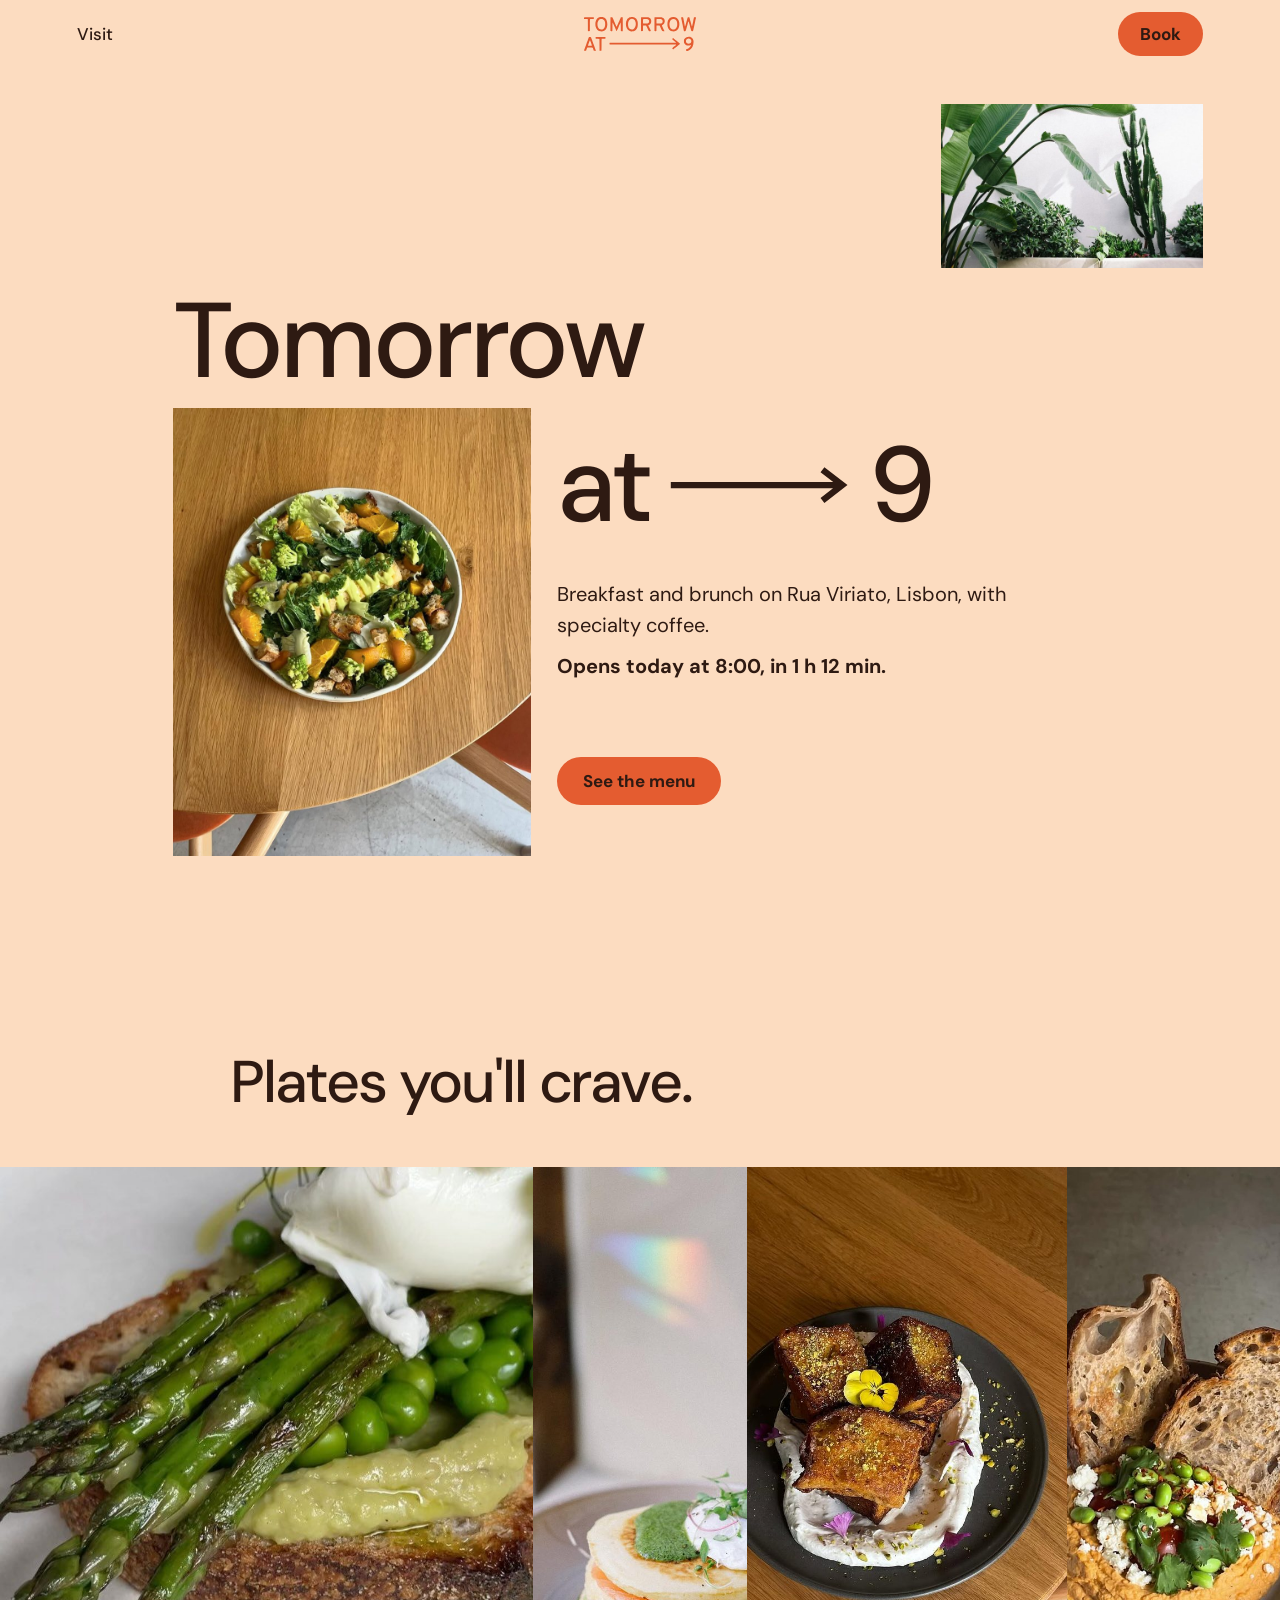
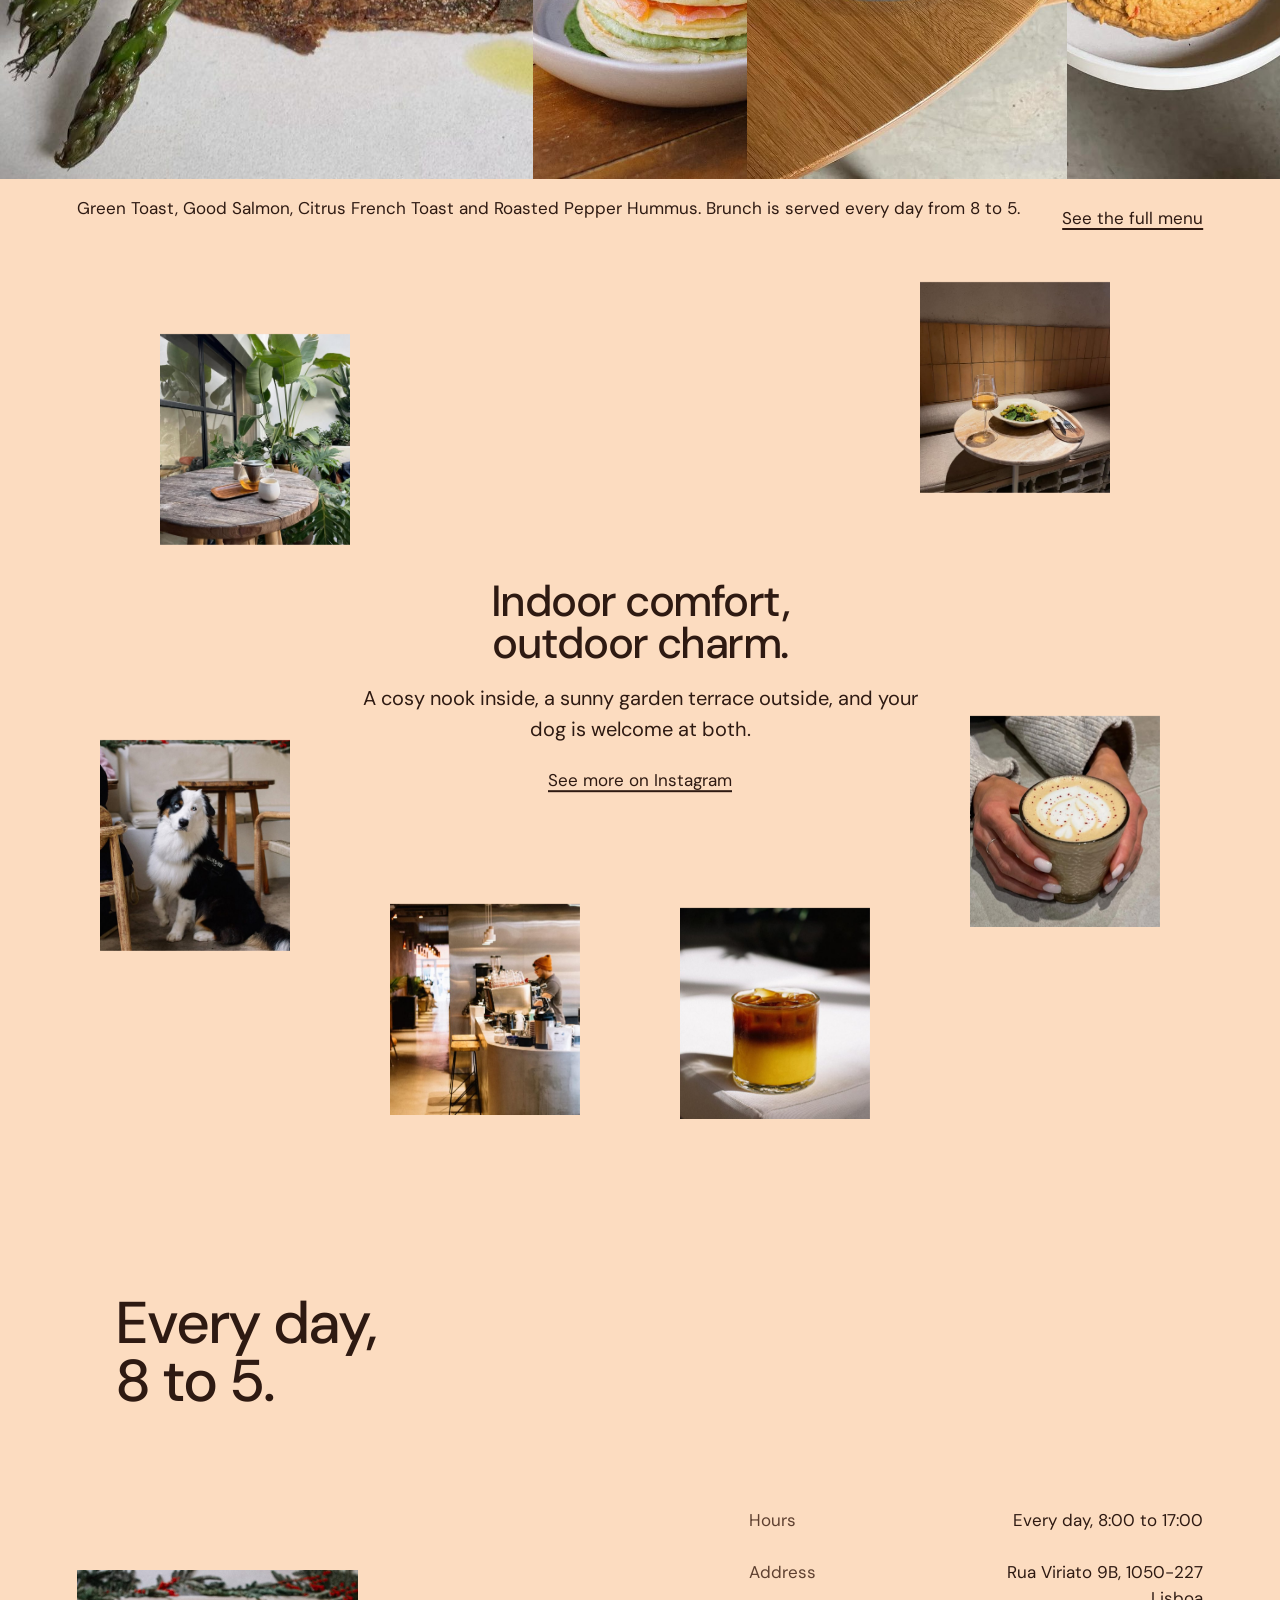
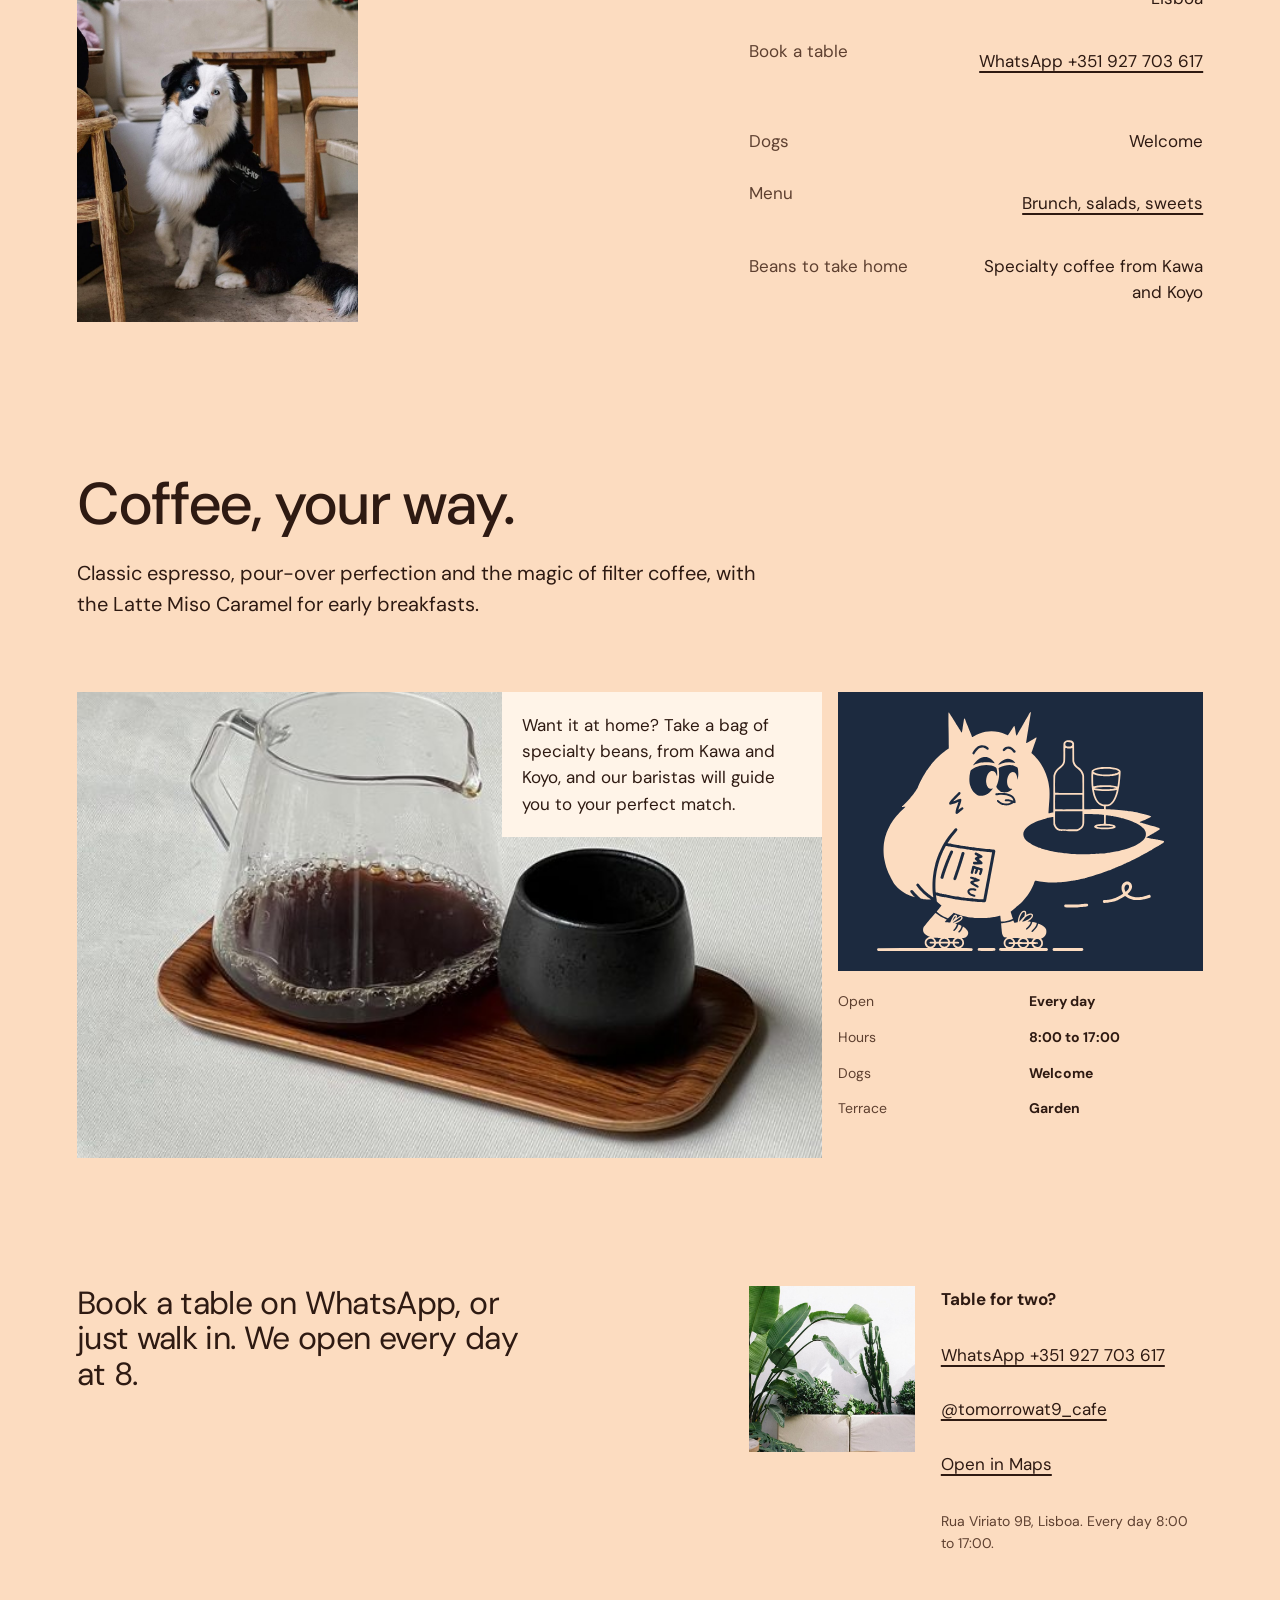
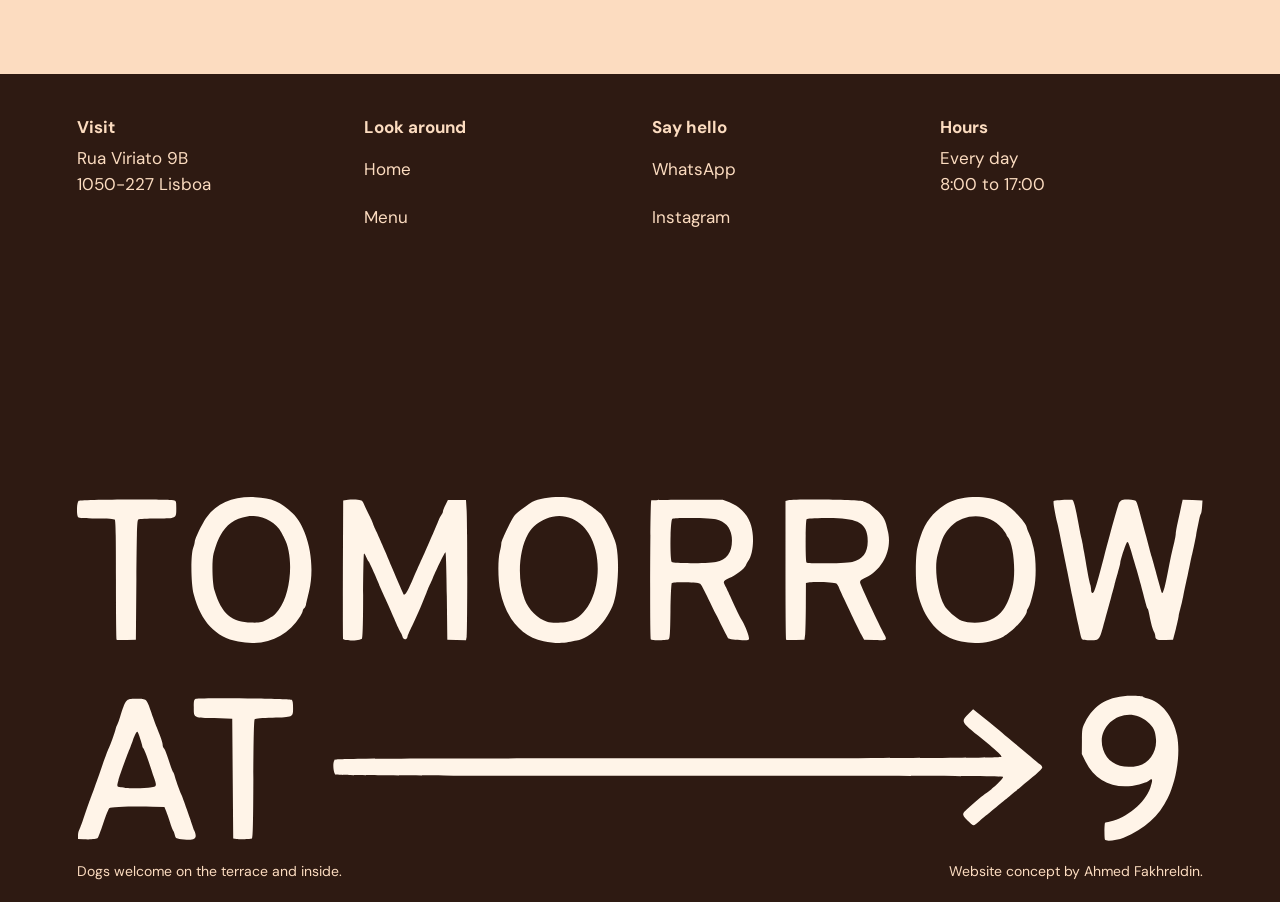
==== commit 65f17fb4: "Rebuild from the cafe's identity: stepped Tomorrow at 9 title, live opening countdown, photo band, g" ====
--- a/index.html
+++ b/index.html
@@ -1,67 +1,66 @@
-<!doctype html><html lang="en"><head><meta charset="utf-8"><meta name="viewport" content="width=device-width,initial-scale=1,minimum-scale=1"><title>Tomorrow at 9 · Breakfast, brunch and coffee in Lisbon</title><meta name="description" content="Breakfast, brunch and specialty coffee on Rua Viriato, Lisbon. Open every day 8:00 to 17:00. Dog friendly."><meta name="theme-color" content="#FCDCC0"><link rel="preload" as="font" type="font/woff2" crossorigin href="fonts/DMSans-normal-400.woff2"><style>html.fl body{opacity:0}</style><script>document.documentElement.classList.add("fl");(function(){function d(){document.documentElement.classList.remove("fl")}setTimeout(d,1200);if(document.fonts)Promise.all([document.fonts.load("400 16px \"DM Sans\""),document.fonts.load("700 16px \"DM Sans\"")]).then(d,d)})()</script><link rel="stylesheet" href="fonts.css?v=6"><link rel="stylesheet" href="style.css?v=6"></head><body><a class="skip" href="#main">Skip to content</a><header class="top"><div class="wrap"><a class="wm" href="index.html" aria-label="Tomorrow at 9, home"><img src="img/wordmark.svg" alt="Tomorrow at 9" width="111" height="34"></a><nav><a class="l" href="menu.html">Menu</a><a class="btn terra" href="https://wa.me/351927703617">Book</a></nav></div></header>
+<!doctype html><html lang="en"><head><meta charset="utf-8"><meta name="viewport" content="width=device-width,initial-scale=1,minimum-scale=1"><title>Tomorrow at 9 - Breakfast and brunch in Lisbon</title><meta name="description" content="Breakfast, brunch and specialty coffee on Rua Viriato, Lisbon. Open every day 8:00 to 17:00. Dog friendly."><meta name="theme-color" content="#FCDCC0"><link rel="icon" href="favicon.svg" type="image/svg+xml"><link rel="icon" href="favicon.ico" sizes="32x32"><link rel="apple-touch-icon" href="apple-touch-icon.png"><link rel="preload" as="font" type="font/woff2" crossorigin href="fonts/DMSans-normal-400.woff2"><style>html.fl body{opacity:0}</style><script>document.documentElement.classList.add("fl","js");(function(){function d(){document.documentElement.classList.remove("fl")}setTimeout(d,1200);if(document.fonts)Promise.all([document.fonts.load("400 16px \"DM Sans\""),document.fonts.load("500 16px \"DM Sans\""),document.fonts.load("700 16px \"DM Sans\"")]).then(d,d)})()</script><link rel="stylesheet" href="fonts.css?v=22"><link rel="stylesheet" href="style.css?v=22"></head><body><a class="skip" href="#main">Skip to content</a><header class="nav"><a class="nl" href="#visit">Visit</a><a class="wm" href="index.html" aria-label="Tomorrow at 9, home"><img src="img/wordmark.svg" alt="Tomorrow at 9" width="111" height="34"></a><a class="btn" href="https://wa.me/351927703617">Book</a></header>
 <main id="main">
-<div class="hero"><div class="wrap">
- <div>
-  <span class="status" id="status"><span class="dot"></span><span id="stxt">Open every day, 8:00 to 17:00</span></span>
-  <img class="logo" src="img/logo.svg" alt="Tomorrow at 9: the owl logo holding a cup" width="680" height="962"><h1 class="sr">Tomorrow at 9, breakfast and brunch in Lisbon</h1>
-  <p class="lead">Breakfast, brunch and specialty coffee on Rua Viriato, Lisbon.</p>
-  <div class="row"><a class="btn" href="menu.html">See the menu</a><a class="btn line" href="https://wa.me/351927703617">Book on WhatsApp</a></div>
+<section class="hero">
+ <figure class="small"><img src="img/terrace2.jpg" alt="Plants and seating on the terrace" width="720" height="900"></figure>
+ <h1><span class="l1">Tomorrow</span><span class="l2">at <svg viewBox="0 0 200 40" aria-hidden="true"><path d="M2 20H192M170 3L192 20L170 37" fill="none" stroke="currentColor" stroke-width="7" stroke-linecap="butt" stroke-linejoin="miter"/></svg> 9</span></h1>
+ <figure class="big" id="xf">
+  <img class="on" src="img/pt-salad.jpg" alt="A salad with black cabbage and oranges on a round oak table" width="720" height="900">
+  <img src="img/pepper-salad.jpg" alt="A citrus pepper salad in a white bowl on an oak table" width="720" height="900" loading="lazy">
+  <img src="img/zucchini.jpg" alt="Zucchini pancakes with salmon in a bowl on an oak table" width="720" height="900" loading="lazy">
+ </figure>
+ <p class="lead">Breakfast and brunch on Rua Viriato, Lisbon, with specialty coffee. <b id="live">Open every day, 8:00 to 17:00.</b></p>
+ <p class="cta"><a class="btn" href="menu.html">See the menu</a></p>
+</section>
+
+<section class="sec sc">
+ <h2 class="rv">Plates you'll crave.</h2>
+ <div class="band">
+  <div class="p" style="--g:5"><img src="img/green-toast.jpg" alt="Green Toast with asparagus and a poached egg" width="720" height="900" loading="lazy"></div>
+  <div class="p" style="--g:2"><img src="img/good-salmon.jpg" alt="Pancakes with salmon, avocado and a poached egg" width="720" height="900" loading="lazy"></div>
+  <div class="p" style="--g:3"><img src="img/french-toast.jpg" alt="Citrus French Toast with pistachios" width="720" height="900" loading="lazy"></div>
+  <div class="p" style="--g:2"><img src="img/hummus.jpg" alt="Roasted pepper hummus with bread" width="720" height="900" loading="lazy"></div>
  </div>
- <div class="ph"><img src="img/pt-salad.jpg" alt="A salad with black cabbage, oranges and croutons on a round oak table"></div>
-</div></div>
+ <p class="cap rv"><span>Green Toast, Good Salmon, Citrus French Toast and Roasted Pepper Hummus. Brunch is served every day from 8 to 5.</span><a class="ul" href="menu.html">See the full menu</a></p>
+</section>
 
-<section><div class="wrap">
- <div class="head"><h2>Plates you'll crave.</h2><p>A few favourites from the brunch menu, served daily from 8 to 5.</p></div>
- <div class="cards">
- <div class="card"><div class="ph"><img src="img/green-toast.jpg" alt="Green Toast with asparagus and a poached egg" loading="lazy"></div><h3>Green Toast</h3><p>Avocado, grilled asparagus, a poached egg, sautéed peas and green oil on toasted bread.</p></div>
- <div class="card"><div class="ph"><img src="img/zucchini.jpg" alt="Zucchini pancakes topped with salmon" loading="lazy"></div><h3>Zucchini pancakes</h3><p>Gravlax salmon, beetroot cream and herby cream cheese.</p></div>
- <div class="card"><div class="ph"><img src="img/good-salmon.jpg" alt="A stack of pancakes with salmon and a poached egg" loading="lazy"></div><h3>Good Salmon</h3><p>Pancakes with poached egg, gravlax salmon, avocado and green creamy sauce.</p></div>
- <div class="card"><div class="ph"><img src="img/french-toast.jpg" alt="French toast with pistachios and a flower" loading="lazy"></div><h3>Citrus French Toast</h3><p>Tangerine jam, crunchy pistachios and banana cream.</p></div>
+<section class="sec gal">
+ <figure class="g1" style="--dy:20px"><img src="img/terrace.jpg" alt="A table on the terrace among palms" width="720" height="800" loading="lazy"></figure>
+ <figure class="g2" style="--dy:-14px"><img src="img/interior.jpg" alt="A round oak table on a cushioned bench" width="720" height="800" loading="lazy"></figure>
+ <div class="c"><div class="rv"><h2>Indoor comfort, outdoor charm.</h2><p>A cosy nook inside, a sunny garden terrace outside, and your dog is welcome at both.</p><a class="ul" href="https://www.instagram.com/tomorrowat9_cafe/">See more on Instagram</a></div></div>
+ <figure class="g3" style="--dy:-24px"><img src="img/dog.jpg" alt="A black and white dog sitting beside a wooden table" width="720" height="800" loading="lazy"></figure>
+ <figure class="g4" style="--dy:14px"><img src="img/counter.jpg" alt="The coffee counter inside the cafe" width="720" height="800" loading="lazy"></figure>
+ <figure class="g5" style="--dy:24px"><img src="img/latte.jpg" alt="Hands holding a latte with latte art" width="720" height="800" loading="lazy"></figure>
+ <figure class="g6" style="--dy:-18px"><img src="img/bumble.jpg" alt="Bumble coffee, an iced orange and espresso drink" width="720" height="800" loading="lazy"></figure>
+</section>
+
+<section class="sec li">
+ <h2 class="rv">Every day,<br>8 to 5.</h2>
+  <ul class="rows rv">
+  <li><span>Hours</span><span>Every day, 8:00 to 17:00</span></li>
+  <li><span>Address</span><span>Rua Viriato 9B, 1050-227 Lisboa</span></li>
+  <li><span>Book a table</span><span><a class="ul" href="https://wa.me/351927703617">WhatsApp +351 927 703 617</a></span></li>
+  <li class="gp"><span>Dogs</span><span>Welcome</span></li>
+  <li><span>Menu</span><span><a class="ul" href="menu.html">Brunch, salads, sweets</a></span></li>
+  <li><span>Beans to take home</span><span>Specialty coffee from Kawa and Koyo</span></li>
+ </ul>
+ <figure class="pic rv"><img src="img/dog.jpg" alt="A black and white dog waiting at the table" width="720" height="900" loading="lazy"></figure>
+</section>
+
+<section class="sec ab">
+ <h2 class="rv">Coffee, your way.</h2>
+ <p class="lead rv">Classic espresso, pour-over perfection and the magic of filter coffee, with the Latte Miso Caramel for early breakfasts.</p>
+ <div class="tiles">
+  <div class="ph rv"><img src="img/pourover.jpg" alt="A pour-over carafe and a cup on a wooden tray" width="720" height="900" loading="lazy"><p class="note">Want it at home? Take a bag of specialty beans, from Kawa and Koyo, and our baristas will guide you to your perfect match.</p></div>
+  <div class="tile rv">
+   <div class="ol"><img src="img/owl-waiter-peach.svg" alt="Illustration: the Tomorrow at 9 owl on roller skates, carrying a menu, a bottle and a glass" width="268" height="224" loading="lazy"></div>
+   <dl><dt>Open</dt><dd>Every day</dd><dt>Hours</dt><dd>8:00 to 17:00</dd><dt>Dogs</dt><dd>Welcome</dd><dt>Terrace</dt><dd>Garden</dd></dl>
+  </div>
  </div>
- <p style="margin-top:32px"><a class="btn" href="menu.html">Full menu</a></p>
-</div></section>
+</section>
 
-<section class="peach"><div class="wrap">
- <div class="head"><h2>Indoor comfort,<br>outdoor charm.</h2><p>A cosy nook inside, a sunny garden terrace outside. Come alone with a book or bring everyone for a long catch-up.</p></div>
- <div class="mosaic">
-  <div class="ph"><img src="img/interior.jpg" alt="A round oak table on a cushioned bench" loading="lazy"></div>
-  <div class="ph"><img src="img/terrace.jpg" alt="A table on the terrace among palms and big green plants" loading="lazy"></div>
-  <div class="ph"><img src="img/counter.jpg" alt="The coffee counter inside the cafe" loading="lazy"></div>
-  <div class="ph"><img src="img/terrace2.jpg" alt="Plants and seating on the terrace" loading="lazy"></div>
- </div>
-</div></section>
-
-<section class="dark"><div class="wrap">
- <div class="two">
-  <div>
-   <h2>Specialty coffee, brewed your way.</h2>
-   <p>Classic espresso, pour-over perfection and the magic of filter coffee. Try our Latte Miso Caramel, or the signature Bumble coffee.</p>
-   <p class="m">Want it at home? Take a bag of specialty beans with you, and our baristas will guide you to your perfect match.</p>
-   <div class="row" style="margin-top:24px"><a class="btn terra" href="menu.html#drinks">Coffee and drinks</a></div>
-  </div>
-  <div class="ph" style="aspect-ratio:4/5"><img src="img/pourover.jpg" alt="A pour-over carafe and a cup on a wooden tray" loading="lazy"></div>
- </div>
- <div class="three">
-  <div class="ph"><img src="img/latte.jpg" alt="Hands holding a latte with latte art" loading="lazy"></div>
-  <div class="ph"><img src="img/bumble.jpg" alt="Bumble coffee, an iced orange and espresso drink" loading="lazy"></div>
-  <div class="ph"><img src="img/beans.jpg" alt="Bags of specialty coffee beans" loading="lazy"></div>
- </div>
-</div></section>
-
-<section class="dog"><div class="wrap two">
- <div class="ph"><img src="img/dog.jpg" alt="A black and white dog sitting beside a wooden table" loading="lazy"></div>
- <div>
-  <h2>Dogs are welcome.</h2>
-  <p>Tomorrow at 9 is dog friendly. Bring your furry pals along for a slow Sunday brunch, because weekends are best enjoyed with paws, coffee and good company.</p>
- </div>
-</div></section>
-
-<section class="peach visit"><div class="wrap two">
- <div class="owl"><img src="img/owl.jpg" alt="Illustration of the Tomorrow at 9 owl with a coffee machine and a milk jug" loading="lazy"></div>
- <div>
-  <h2>See you tomorrow at 9.</h2>
-  <dl><dt>Address</dt><dd>Rua Viriato 9B, 1050-227 Lisboa</dd><dt>Hours</dt><dd>Every day, 8:00 to 17:00</dd><dt>Book a table</dt><dd>WhatsApp +351 927 703 617</dd></dl>
-  <div class="row"><a class="btn" href="https://wa.me/351927703617">Book on WhatsApp</a><a class="btn line" href="https://www.google.com/maps/search/?api=1&query=Tomorrow+at+9+Rua+Viriato+9B+Lisboa">Open in Maps</a><a class="btn line" href="https://www.instagram.com/tomorrowat9_cafe/">Instagram</a></div>
- </div>
-</div></section>
-</main><footer><div class="wrap"><a class="wm" href="index.html" aria-label="Tomorrow at 9, home"><img src="img/wordmark-cream.svg" alt="Tomorrow at 9" width="111" height="34"></a><span>Rua Viriato 9B, 1050-227 Lisboa · every day 8:00 to 17:00</span><span>Website concept by Ahmed Fakhreldin.</span></div></footer><script src="app.js?v=6"></script></body></html>+<section class="ct" id="visit">
+ <p class="s rv">Book a table on WhatsApp, or just walk in. We open every day at 8.</p>
+ <figure class="ph2 rv"><img src="img/terrace2.jpg" alt="Plants and seating on the terrace" width="720" height="900" loading="lazy"></figure>
+ <div class="lk rv"><strong>Table for two?</strong><a class="ul" href="https://wa.me/351927703617">WhatsApp +351 927 703 617</a><a class="ul" href="https://www.instagram.com/tomorrowat9_cafe/">@tomorrowat9_cafe</a><a class="ul" href="https://www.google.com/maps/search/?api=1&query=Tomorrow+at+9+Rua+Viriato+9B+Lisboa">Open in Maps</a><small>Rua Viriato 9B, Lisboa. Every day 8:00 to 17:00.</small></div>
+</section>
+</main><footer class="ft"><div class="cols"><div><b>Visit</b><p>Rua Viriato 9B<br>1050-227 Lisboa</p></div><div><b>Look around</b><a href="index.html">Home</a><a href="menu.html">Menu</a></div><div><b>Say hello</b><a href="https://wa.me/351927703617">WhatsApp</a><a href="https://www.instagram.com/tomorrowat9_cafe/">Instagram</a></div><div><b>Hours</b><p>Every day<br>8:00 to 17:00</p></div></div><div></div><div><a class="big" href="index.html" aria-label="Tomorrow at 9, home" style="display:block"><img src="img/wordmark-cream.svg" alt="Tomorrow at 9" width="1157" height="353"></a><div class="legal"><span>Dogs welcome on the terrace and inside.</span><span>Website concept by Ahmed Fakhreldin.</span></div></div></footer><script src="app.js?v=22"></script></body></html>
--- a/style.css
+++ b/style.css
@@ -1,105 +1,187 @@
-:root{--peach:#FCDCC0;--cream:#FFF4E8;--terra:#E45C30;--terra-d:#BF4318;--ink:#2E1A12;--navy:#1C2A3F;--mute:#7A5A4A;--r:26px}
+:root{--bg:#FCDCC0;--field:#FFF4E8;--ink:#2E1A12;--soft:#5E4030;--accent:#E45C30;--night:#1C2A3F;--m:clamp(16px,6vw,96px)}
 *{box-sizing:border-box}
 html{scroll-behavior:smooth;overflow-x:clip}
-body{margin:0;background:var(--cream);color:var(--ink);font:400 17px/1.55 'DM Sans',system-ui,sans-serif;overflow-x:clip;transition:opacity .25s ease}
-h1,h2,h3{font-weight:700;line-height:1.05;letter-spacing:-.02em;margin:0}
-h2{font-size:clamp(32px,4.6vw,56px)}
-h3{font-size:22px;letter-spacing:-.01em}
-.wm{display:inline-block;line-height:0}
-.wm img{height:34px;width:auto}
+body{margin:0;background:var(--bg);color:var(--ink);font:400 17px/1.55 'DM Sans',system-ui,sans-serif;overflow-x:clip;transition:opacity .25s ease}
+h1,h2,h3,p{margin:0}
+h1,h2,h3{text-wrap:balance}
+p{text-wrap:pretty}
+h1,h2{font-weight:500;letter-spacing:-.035em;line-height:.98}
+h2{font-size:clamp(38px,4.6vw,66px)}
+h3{font-size:20px;font-weight:700;letter-spacing:-.01em}
+a{color:inherit}
+img,svg{display:block;max-width:100%}
+figure{margin:0}
+img{object-fit:cover}
 .sr{position:absolute;width:1px;height:1px;overflow:hidden;clip:rect(0 0 0 0);white-space:nowrap}
-.hero .logo{width:min(100%,360px);height:auto;margin:28px 0 28px}
-a{color:inherit}
-img{max-width:100%;display:block}
-.wrap{max-width:1180px;margin:0 auto;padding:0 24px}
-header.top{position:sticky;top:0;z-index:20;background:var(--cream)}
-header.top .wrap{display:flex;align-items:center;justify-content:space-between;gap:12px;height:68px}
-nav{display:flex;align-items:center;gap:10px}
-nav a.l{text-decoration:none;font-weight:500;padding:10px 6px}
-.btn{display:inline-flex;align-items:center;justify-content:center;min-height:48px;padding:0 24px;border-radius:999px;background:var(--ink);color:var(--cream);font-weight:700;text-decoration:none;white-space:nowrap}
-.btn.terra{background:var(--terra);color:var(--ink)}
-.btn.line{background:transparent;color:inherit;border:2px solid currentColor}
-.btn:focus-visible,a:focus-visible,.chip:focus-visible{outline:3px solid var(--ink);outline-offset:3px}
-.dark .btn:focus-visible,.dark a:focus-visible{outline-color:var(--cream)}
-.row{display:flex;flex-wrap:wrap;gap:12px}
-.status{display:inline-flex;align-items:center;gap:10px;font-weight:700;background:var(--cream);border-radius:999px;padding:8px 18px;font-size:15px}
-.dot{width:10px;height:10px;border-radius:50%;background:var(--mute)}
-.status.open .dot{background:var(--terra)}
-.ph{border-radius:var(--r);overflow:hidden;background:var(--peach)}
-.ph img{width:100%;height:100%;object-fit:cover}
-.hero{background:var(--peach);color:var(--terra-d)}
-.hero .btn.line,.hero .status{color:var(--ink)}
-.hero .wrap{display:grid;grid-template-columns:minmax(0,1.15fr) minmax(0,.85fr);gap:48px;align-items:center;padding-top:48px;padding-bottom:64px}
-.hero p.lead{font-size:21px;max-width:30ch;margin:0 0 28px;color:var(--ink)}
-.hero .ph{aspect-ratio:4/5}
-section{padding:80px 0}
-.head{display:flex;justify-content:space-between;align-items:end;gap:24px;flex-wrap:wrap;margin-bottom:36px}
-.head p{margin:0;max-width:38ch;color:var(--mute)}
-.cards{display:grid;grid-template-columns:repeat(4,minmax(0,1fr));gap:20px}
-.card .ph{aspect-ratio:3/4}
-.card h3{margin:16px 4px 6px}
-.card p{margin:0 4px;color:var(--mute);font-size:15px}
-.peach{background:var(--peach)}
-.dark{background:var(--navy);color:var(--cream)}
-.dark .head p,.dark p.m{color:var(--peach)}
-.mosaic{display:grid;grid-template-columns:repeat(4,minmax(0,1fr));gap:16px}
-.mosaic .ph{aspect-ratio:3/4}
-.mosaic .ph:nth-child(even){margin-top:36px}
-.two{display:grid;grid-template-columns:minmax(0,1fr) minmax(0,1fr);gap:56px;align-items:center}
-.two p{max-width:44ch}
-.three{display:grid;grid-template-columns:repeat(3,minmax(0,1fr));gap:16px;margin-top:40px}
-.three .ph{aspect-ratio:3/4;background:#2c3c55}
-.dog .ph{aspect-ratio:4/5}
-.owl{aspect-ratio:9/16;max-height:520px;margin:0 auto;border-radius:var(--r);overflow:hidden;background:#ecdcc4}
-.owl img{width:100%;height:100%;object-fit:cover}
-.visit dl{display:grid;grid-template-columns:auto minmax(0,1fr);gap:10px 24px;margin:24px 0}
-.visit dt{font-weight:700}
-.visit dd{margin:0}
-footer{background:var(--navy);color:var(--cream);padding:44px 0;font-size:15px}
-footer .wrap{display:flex;flex-wrap:wrap;justify-content:space-between;align-items:center;gap:16px}
-footer .wm img{height:38px}
-/* menu */
-.mhead{background:var(--peach);padding:48px 0 40px}
-.mhead h1{font-size:clamp(40px,7vw,84px);color:var(--terra-d)}
-.mhead p{max-width:44ch;margin:16px 0 0}
-.chips{position:sticky;top:68px;z-index:15;background:var(--cream);padding:10px 0}
-.chips .wrap{display:flex;gap:10px;overflow-x:auto;scrollbar-width:none}
-.chips .wrap::-webkit-scrollbar{display:none}
-.chip{flex:none;min-height:44px;display:inline-flex;align-items:center;padding:0 18px;border-radius:999px;background:var(--peach);text-decoration:none;font-weight:700}
-.chip.on{background:var(--ink);color:var(--cream)}
-.cat{padding:48px 0 8px;scroll-margin-top:136px}
-.items{display:grid;grid-template-columns:repeat(2,minmax(0,1fr));gap:16px;margin-top:24px}
-.item{background:#fff;border-radius:var(--r);padding:12px;display:grid;grid-template-columns:128px minmax(0,1fr);gap:18px;align-items:center}
-.item .ph{aspect-ratio:3/4;border-radius:18px}
-.item h3{margin-bottom:4px}
-.item p{margin:0;color:var(--mute);font-size:15px}
-.item.plain{grid-template-columns:minmax(0,1fr);padding:20px 24px}
-@media(max-width:860px){
- .hero .wrap,.two{grid-template-columns:minmax(0,1fr);gap:32px}
- .cards,.mosaic{grid-template-columns:repeat(2,minmax(0,1fr))}
- .mosaic .ph:nth-child(even){margin-top:0}
+.skip{position:absolute;left:-9999px;top:10px;z-index:50;background:var(--ink);color:var(--bg);padding:12px 18px;border-radius:999px;font-weight:700;text-decoration:none}
+.skip:focus{left:12px}
+:focus-visible{outline:3px solid var(--ink);outline-offset:3px}
+.btn{display:inline-flex;align-items:center;justify-content:center;min-height:48px;padding:0 26px;border-radius:999px;background:var(--accent);color:var(--ink);font-weight:700;text-decoration:none;border:0;cursor:pointer;white-space:nowrap;transition:transform .2s ease,background .2s ease}
+.btn:active{transform:scale(.97)}
+@media(hover:hover) and (pointer:fine){.btn:hover{transform:translateY(-2px)}.btn:active{transform:scale(.97)}}
+.ul{display:inline-block;padding:10px 0;text-decoration:underline;text-underline-offset:4px;text-decoration-thickness:2px}
+/* nav */
+.nav{position:sticky;top:0;z-index:30;background:var(--bg);display:grid;grid-template-columns:1fr auto 1fr;align-items:center;padding:0 var(--m);height:68px}
+.nav .nl{justify-self:start;padding:0 10px;margin-left:-10px;font-weight:500;text-decoration:none;min-height:44px;display:inline-flex;align-items:center}
+.nav .wm{justify-self:center;display:inline-block;line-height:0;padding:8px 0}
+.nav .wm img{height:34px;width:auto}
+.nav .btn{justify-self:end;min-height:44px;padding:0 22px}
+/* hero */
+.hero{display:grid;grid-template-columns:repeat(12,minmax(0,1fr));column-gap:2vw;padding:0 var(--m);min-height:calc(100svh - 68px);overflow:hidden;align-content:start}
+.hero .small{grid-column:10/13;grid-row:1;aspect-ratio:16/10;margin-top:4vh}
+.hero .small img{width:100%;height:100%}
+.hero h1{grid-column:1/-1;grid-row:2/4;display:grid;grid-template-columns:subgrid;grid-template-rows:auto auto;font-size:clamp(72px,8.3vw,128px);line-height:1;pointer-events:none}
+.hero .l1{grid-column:2/10;grid-row:1;margin-top:20px}
+.hero .l2{grid-column:6/13;grid-row:2;display:flex;align-items:center;gap:.18em;white-space:nowrap}
+.hero .l2 svg{height:.34em;width:auto;flex:none;overflow:visible}
+.hero .big{grid-column:2/6;grid-row:3/6;aspect-ratio:4/5;position:relative;margin-top:24px;align-self:start}
+.hero .big img{position:absolute;inset:0;width:100%;height:100%;opacity:0;transition:opacity 1.6s ease}
+.hero .big img.on{opacity:1}
+.hero .lead{grid-column:6/13;grid-row:4;max-width:36ch;font-size:20px;margin-top:28px}
+.hero .lead b{display:block;margin-top:10px;font-weight:700}
+.hero .cta{grid-column:6/13;grid-row:5;margin-top:24px}
+/* showcase */
+.sec{padding:clamp(88px,12vw,200px) 0 0}
+.sc h2{padding:0 var(--m) 0 calc(var(--m) + 12vw);margin-bottom:56px}
+.band{display:flex;height:68svh;min-height:420px}
+.band .p{position:relative;overflow:hidden;transition:flex-grow .5s ease;flex:var(--g) 1 0;min-width:0}
+@media(hover:hover) and (pointer:fine){.band .p:hover{flex-grow:6}}
+.band img{width:100%;height:100%}
+.cap{padding:16px var(--m) 0;font-size:17px;display:flex;justify-content:space-between;gap:16px;flex-wrap:wrap}
+/* gallery */
+.gal{position:relative;height:max(100svh,760px);background:var(--bg)}
+.gal .c{position:absolute;left:50%;top:50%;transform:translate(-50%,-50%);text-align:center;width:min(560px,86%);z-index:2}
+.gal .c h2{font-size:clamp(36px,3.4vw,52px)}
+.gal .c p{margin:18px 0 12px;font-size:20px}
+.gal figure{position:absolute;width:190px;aspect-ratio:9/10}
+@keyframes drift{from{transform:translateY(var(--dy))}to{transform:translateY(calc(var(--dy) * -1))}}
+@supports (animation-timeline:view()){@media(min-width:901px) and (prefers-reduced-motion:no-preference){.gal figure{animation:drift linear both;animation-timeline:view()}}}
+.gal img{width:100%;height:100%}
+.g1{left:calc(50% - 480px);top:8%}.g2{left:calc(50% + 280px);top:6%}.g3{left:calc(50% - 540px);top:58%}.g4{left:calc(50% - 250px);top:72%}.g5{left:calc(50% + 330px);top:50%}.g6{left:calc(50% + 40px);top:76%}
+/* list */
+.li{padding-left:var(--m);padding-right:var(--m);display:grid;grid-template-columns:repeat(12,minmax(0,1fr));column-gap:2vw}
+.li h2{grid-column:1/13;padding-left:3vw}
+.li .pic{grid-column:1/5;grid-row:2;align-self:end;margin-top:96px}
+.li .pic img{width:22vw;aspect-ratio:4/5;height:auto}
+.li .rows{grid-column:8/13;grid-row:2;margin-top:96px;list-style:none;padding:0;display:grid;gap:26px}
+.li .rows li{display:grid;grid-template-columns:minmax(0,.9fr) minmax(0,1.2fr);gap:12px;font-size:17px}
+.li .rows li.gp{margin-top:18px}
+.li .rows span:first-child{color:var(--soft)}
+.li .rows span:last-child{text-align:right}
+/* about */
+.ab{padding-left:var(--m);padding-right:var(--m)}
+.ab .lead{margin-top:24px;font-size:20px;max-width:34em}
+.ab .tiles{display:grid;grid-template-columns:repeat(12,minmax(0,1fr));gap:16px;margin-top:72px}
+.ab .ph{grid-column:1/9;position:relative;aspect-ratio:16/10}
+.ab .ph>img{width:100%;height:100%;object-position:50% 80%}
+.ab .note{position:absolute;right:0;top:0;width:320px;padding:20px;background:var(--field);font-size:17px}
+.ab .tile{grid-column:9/13;display:flex;flex-direction:column;gap:20px}
+.ab .tile .ol{background:var(--night);aspect-ratio:auto;height:60%;min-height:240px;display:flex;align-items:center;justify-content:center;padding:20px}
+.ab .tile .ol img{width:100%;height:100%;object-fit:contain}
+.ab dl{display:grid;grid-template-columns:1fr 1fr;gap:14px 16px;margin:0;font-size:14px}
+.ab dt{color:var(--soft)}
+.ab dd{margin:0;font-weight:700}
+/* contact */
+.ct{padding:clamp(120px,10vw,160px) var(--m) 120px;display:grid;grid-template-columns:repeat(12,minmax(0,1fr));column-gap:2vw;align-items:start}
+.ct p.s{grid-column:1/6;font-size:clamp(22px,2.5vw,36px);line-height:1.12;letter-spacing:-.02em}
+.ct .ph2{grid-column:8/10}
+.ct .ph2 img{width:100%;aspect-ratio:1;height:auto}
+.ct .lk{grid-column:10/13;display:grid;gap:8px;font-size:17px}
+.ct .lk strong{font-weight:700;margin-bottom:12px}
+.ct .lk small{font-size:14px;color:var(--soft);margin-top:16px}
+/* footer */
+footer.ft{background:var(--ink);color:var(--bg);min-height:92svh;display:grid;grid-template-rows:auto 1fr auto;padding:40px var(--m) 20px}
+.ft .cols{display:grid;grid-template-columns:repeat(4,minmax(0,1fr));gap:24px;font-size:17px}
+.ft .cols p{color:var(--bg)}
+.ft .cols b{display:block;color:var(--bg);font-weight:700;margin-bottom:4px}
+.ft .cols a{display:block;text-decoration:none;padding:11px 0}
+.ft .big{align-self:end;padding-bottom:20px}
+.ft .big img{width:100%;height:auto}
+.ft .legal{font-size:14px;display:flex;justify-content:space-between;gap:16px;flex-wrap:wrap;color:var(--bg)}
+/* menu page */
+.mhead{padding:clamp(56px,8vw,120px) var(--m) 40px;display:grid;grid-template-columns:repeat(12,minmax(0,1fr));column-gap:2vw;align-items:end}
+.mhead .tx{grid-column:1/8}
+.mhead h1{font-size:clamp(64px,9vw,140px)}
+.mhead .tx p.d{margin-top:20px;max-width:36ch;font-size:20px}
+.mhead .ow{grid-column:9/13}
+.mhead .ow img{width:100%;height:auto;object-fit:contain}
+.chips{position:sticky;top:68px;z-index:25;background:var(--bg);padding:10px var(--m)}
+.chips .in{display:flex;gap:10px;overflow-x:auto;scrollbar-width:none}
+.chips .in::-webkit-scrollbar{display:none}
+.chip{flex:none;min-height:44px;display:inline-flex;align-items:center;padding:0 18px;border-radius:999px;background:#F5C9A6;text-decoration:none;font-weight:700}
+.chip.on{background:var(--ink);color:var(--bg)}
+.mn{padding:0 var(--m)}
+.cat{padding:72px 0 0;scroll-margin-top:130px}
+.items{display:grid;grid-template-columns:repeat(2,minmax(0,1fr));gap:16px;margin-top:28px}
+.item{padding:0;display:grid;grid-template-columns:132px minmax(0,1fr);gap:18px;align-items:center}
+.item img{width:100%;aspect-ratio:3/4;height:auto}
+.item p{margin-top:4px;font-size:17px}
+.plains{grid-template-columns:repeat(auto-fill,minmax(210px,1fr));gap:4px 24px;margin-top:28px}
+.item.plain{grid-template-columns:minmax(0,1fr);padding:10px 0}
+
+.mend{padding:clamp(88px,10vw,160px) var(--m)}
+/* reveal */
+.js .rv{opacity:0;transform:translateY(24px);transition:opacity .5s cubic-bezier(.23,1,.32,1),transform .5s cubic-bezier(.23,1,.32,1);transition-delay:var(--d,0ms)}
+.js .rv.in{opacity:1;transform:none}
+@media(max-width:900px){
+ body{font-size:17px}
+ .hero{display:flex;flex-direction:column;padding-bottom:0;min-height:0}
+ .hero .small{order:1;width:46%;margin:3vh 0 0 auto}
+ .hero h1{order:2;display:block;font-size:15vw;margin-top:20px}
+ .hero .l1{display:block;margin:0}
+ .hero .l2{display:flex;margin-left:22vw}
+ .hero .big{order:5;width:72%;margin:8px 0 0;height:auto;aspect-ratio:4/5;flex:none}
+ .hero .lead{order:3;margin-top:24px;font-size:20px;max-width:none;padding-bottom:0}
+ .hero .cta{order:4;display:block;margin:20px 0 32px}
+ .hero .big{margin-bottom:0}
+ .sec{padding-top:88px}
+ .sc h2{padding-left:var(--m);margin-bottom:32px}
+ .band{display:grid;grid-template-columns:repeat(100,minmax(0,1fr));grid-template-rows:42svh 42svh;height:84svh}
+ .band .p{flex:none}
+ .band .p:nth-child(1){grid-column:span 64}.band .p:nth-child(2){grid-column:span 36}.band .p:nth-child(3){grid-column:span 36}.band .p:nth-child(4){grid-column:span 64}
+ .gal{height:auto;padding:80px var(--m) 80px;display:grid;grid-template-columns:repeat(6,minmax(0,1fr));gap:14px;align-items:center}
+ .gal figure{position:static;width:auto;grid-column:span 3;transform:none!important}
+ .gal .g3,.gal .g4,.gal .g5{grid-column:span 2}
+ .gal figure:nth-of-type(2n){margin-top:28px}
+ .gal .c{position:static;transform:none;grid-column:1/-1;grid-row:2;width:auto;padding:36px 0;order:0}
+ .gal .c h2{font-size:clamp(30px,7.6vw,40px)}
+ .gal .g1,.gal .g2{grid-row:1}
+ .gal .g3,.gal .g4,.gal .g5,.gal .g6{grid-row:3}
+ .gal .g6{display:none}
+ .li{display:block}
+ .li h2{padding-left:0}
+ .li .tw{display:none}
+ .li .rows{margin-top:40px}
+ .li .rows li{grid-template-columns:1fr auto}
+ .li .rows li span:first-child{grid-column:1/-1}
+ .li .rows li span:last-child{grid-column:1/-1;text-align:left;font-weight:700}
+ .li .pic{margin:40px 0 0 auto;width:60%}
+ .li .pic img{width:100%}
+  .ab .tiles{display:block;margin-top:40px}
+ .ab .ph{aspect-ratio:4/3}
+ .ab .note{position:static;width:auto;margin-top:0}
+ .ab .tile{margin-top:16px}
+ .ab .tile .ol{aspect-ratio:3/2;height:auto}
+ .ct{display:block;padding-bottom:88px}
+ .ct p.s{font-size:24px}
+ .ct .ph2{width:96px;float:left;margin:32px 16px 0 0}
+ .ct .lk{margin-top:32px;font-size:17px}
+ .ct .lk small{clear:both}
+ footer.ft{min-height:80svh}
+ .ft .cols{grid-template-columns:repeat(2,minmax(0,1fr));gap:32px 16px;font-size:15px}
+ .mhead{display:block}
+ .mhead .ow{width:70%;margin:24px auto 0}
  .items{grid-template-columns:minmax(0,1fr)}
- section{padding:56px 0}
- .owl{max-height:420px}
+ .item{grid-template-columns:100px minmax(0,1fr);gap:14px}
 }
 @media(max-width:430px){
- .wrap{padding:0 16px}
- .wm img{height:28px}
- .hero .logo{width:min(78%,290px)}
- nav .btn{padding:0 16px;min-height:42px}
- nav a.l{padding:10px 2px}
- .cards,.mosaic{gap:12px}
- .three{gap:10px}
- .item{grid-template-columns:100px minmax(0,1fr);gap:14px}
+ .nav .btn{padding:0 16px}
+ .nav .wm img{height:28px}
+ .plains{grid-template-columns:repeat(2,minmax(0,1fr))}
+ .item.plain{padding:8px 0}
+ .chip{padding:0 12px;font-size:14px}
+ .chips .in{gap:4px}
 }
-@media(prefers-reduced-motion:reduce){html{scroll-behavior:auto}body{transition:none}}
+@media(prefers-reduced-motion:reduce){html{scroll-behavior:auto}body{transition:none}.js .rv{opacity:1;transform:none;transition:none}.hero .big img{transition:none}.band .p{transition:none}}
 
-.skip{position:absolute;left:12px;top:-60px;z-index:50;background:var(--ink);color:var(--cream);padding:12px 18px;border-radius:999px;font-weight:700;text-decoration:none}
-.skip:focus{top:10px}
-.wm{padding:8px 0}
-nav .btn{min-height:44px}
-.mhead .greet{margin:0 0 8px;font-weight:700;color:var(--ink);font-size:20px}
-.items.plains{grid-template-columns:repeat(auto-fill,minmax(210px,1fr));gap:12px;margin-top:12px}
-.item.plain{padding:16px 22px}
-.item.plain h3{margin:0;font-size:19px}
-@media(max-width:430px){nav .btn{padding:0 16px;min-height:44px}.items.plains{grid-template-columns:repeat(2,minmax(0,1fr))}.item.plain{padding:14px 16px}}
+@media(max-width:360px){.chips .in{flex-wrap:wrap}.chips{padding-top:6px;padding-bottom:6px}}
